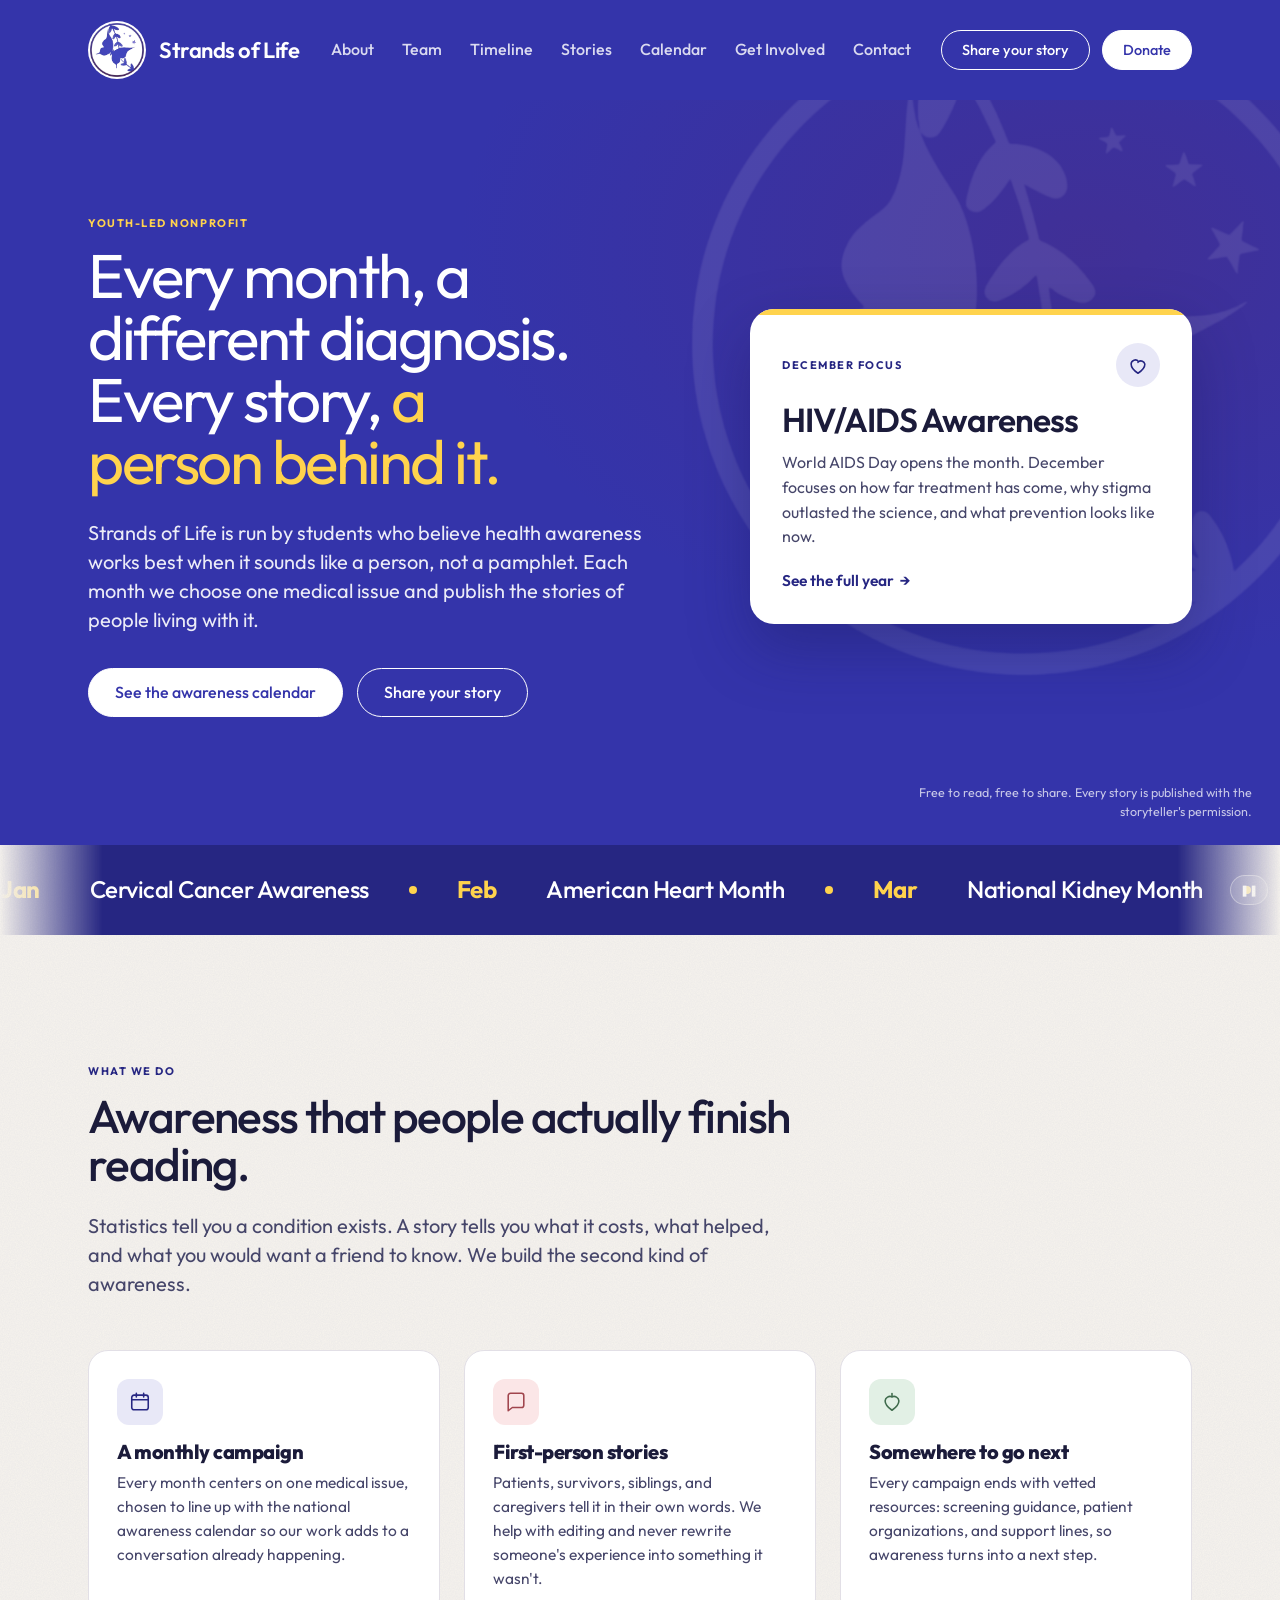
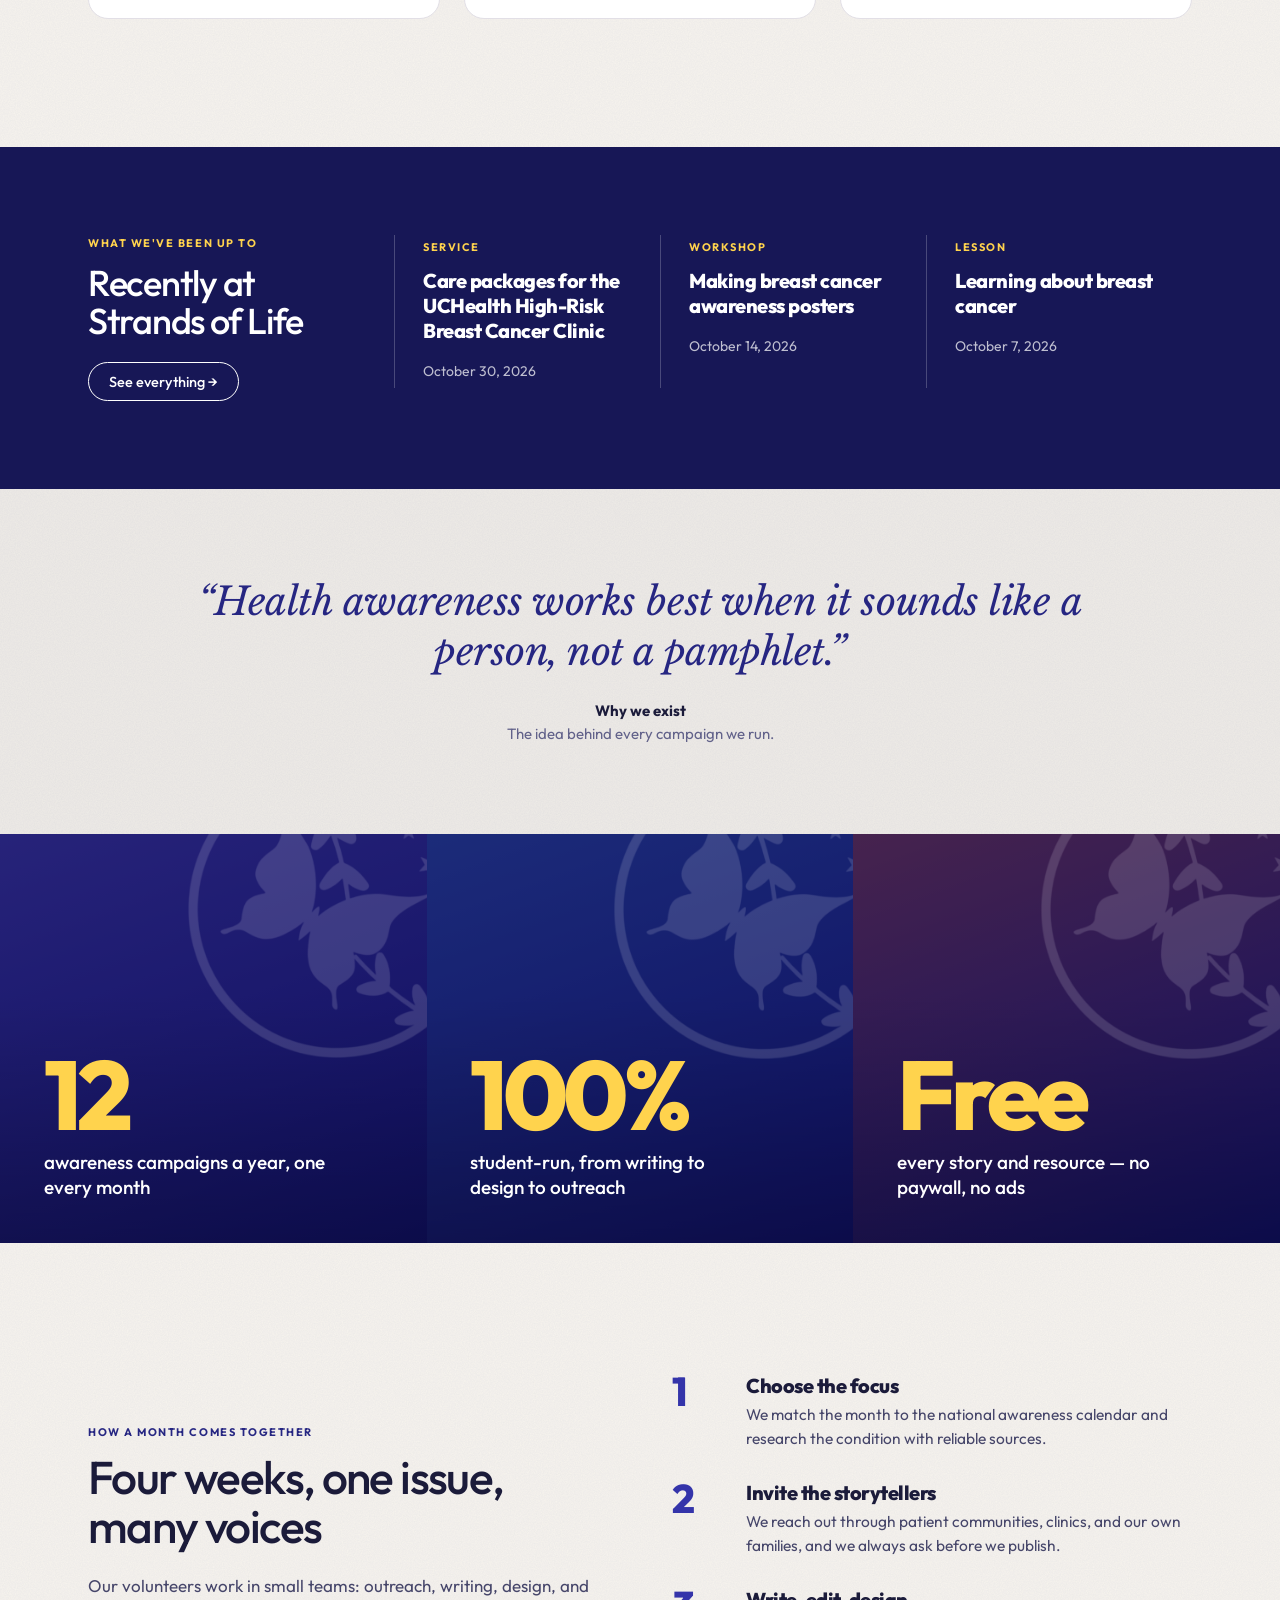
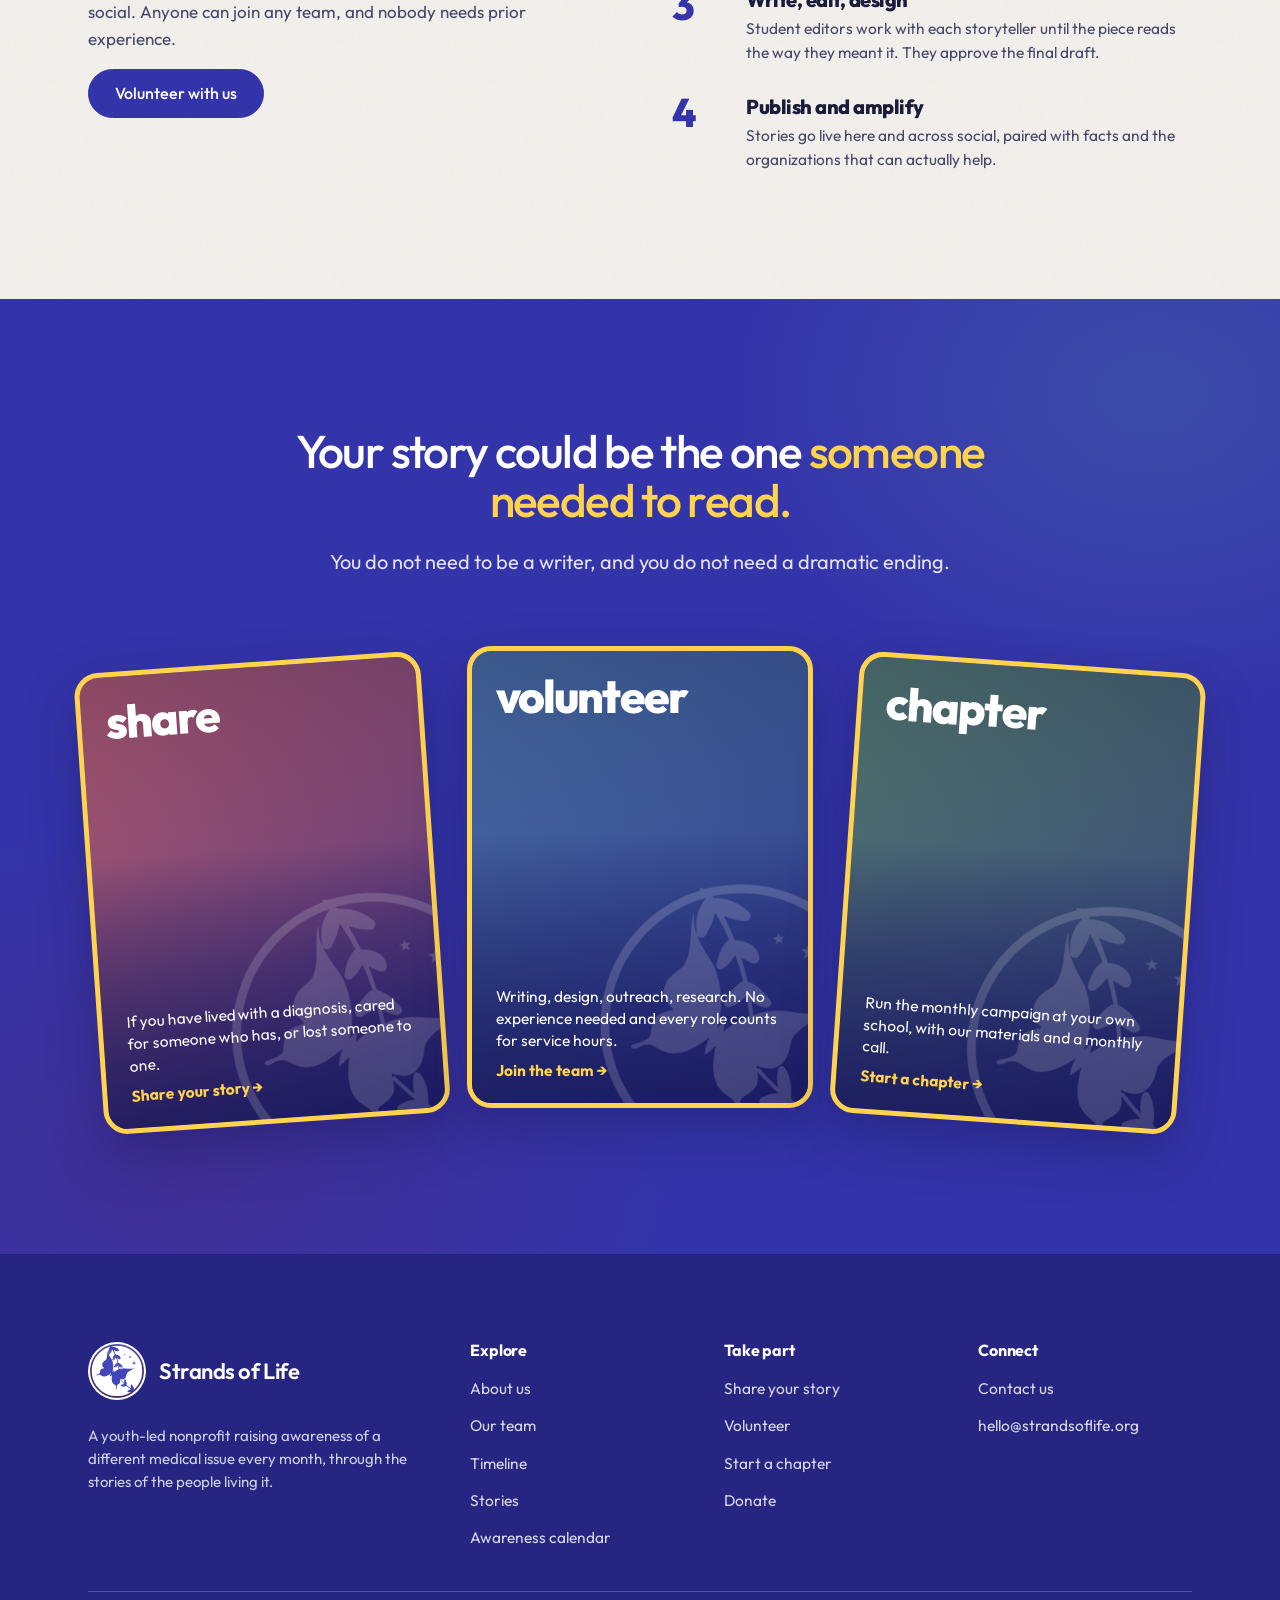
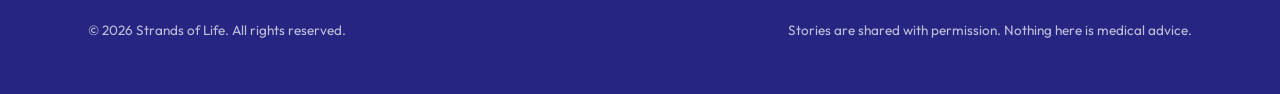
==== index.html @ f88068ee "Add the poster photos to the October 14 timeline entry The group photo with every poster leads the c" ====
<!DOCTYPE html>
<html lang="en">
<head>
<meta charset="UTF-8">
<meta name="viewport" content="width=device-width, initial-scale=1.0">
<title>Strands of Life · Health awareness through storytelling</title>
<meta name="description" content="Strands of Life is a youth-led nonprofit that raises awareness of a different medical issue every month through the stories of the people living it.">
<link rel="icon" type="image/png" href="assets/images/logo.png">
<link rel="apple-touch-icon" href="assets/images/logo.png">
<link rel="preconnect" href="https://fonts.googleapis.com">
<link rel="preconnect" href="https://fonts.gstatic.com" crossorigin>
<link href="https://fonts.googleapis.com/css2?family=Outfit:wght@400;500;600;700;800&family=Libre+Baskerville:ital@1&display=swap" rel="stylesheet">
<meta name="theme-color" content="#3434AA">
<link rel="stylesheet" href="assets/css/style.css?v=9">
</head>
<body>

<a class="skip-link" href="#main-content">Skip to main content</a>

<header class="site-header">
  <nav class="nav">
    <a href="index.html" class="brand">
      <span class="brand-mark" aria-hidden="true"><img src="assets/images/logo.png" alt=""></span>
      Strands of Life
    </a>
    <ul class="nav-links">
      <li><a href="about.html">About</a></li>
      <li><a href="team.html">Team</a></li>
      <li><a href="timeline.html">Timeline</a></li>
      <li><a href="stories.html">Stories</a></li>
      <li><a href="calendar.html">Calendar</a></li>
      <li><a href="get-involved.html">Get Involved</a></li>
      <li><a href="contact.html">Contact</a></li>
      <li class="nav-only-mobile"><a href="share-your-story.html">Share your story</a></li>
      <li class="nav-only-mobile"><a href="get-involved.html">Join us</a></li>
      <li class="nav-only-mobile"><a href="https://hcb.hackclub.com/donations/start/strands-of-life" target="_blank" rel="noopener">Donate</a></li>
    </ul>
    <div class="nav-actions">
      <a href="share-your-story.html" class="btn btn-sm">Share your story</a>
      <a href="https://hcb.hackclub.com/donations/start/strands-of-life" class="btn btn-sm btn-donate" target="_blank" rel="noopener">Donate</a>
      <button class="nav-toggle" aria-label="Toggle menu" aria-expanded="false"><span></span></button>
    </div>
  </nav>
</header>

<main id="main-content">

  <!-- HERO: an indigo band. There is no photography yet, so the mark itself,
       huge and faint, is the picture. -->
  <section class="hero-banner">
    <div class="hero-mark" aria-hidden="true"><img src="assets/images/logo.png" width="701" height="700" alt=""></div>
    <div class="container hero-grid">
      <div>
        <p class="eyebrow">Youth-led nonprofit</p>
        <h1>Every month, a different diagnosis. Every story, <em>a person behind it.</em></h1>
        <p class="lede">Strands of Life is run by students who believe health awareness works best when it sounds like a person, not a pamphlet. Each month we choose one medical issue and publish the stories of people living with it.</p>
        <div class="hero-actions">
          <a href="calendar.html" class="btn btn-on-image">See the awareness calendar</a>
          <a href="share-your-story.html" class="btn btn-outline">Share your story</a>
        </div>
      </div>

      <aside class="spotlight reveal" data-spotlight>
        <div class="spotlight-top">
          <span class="spotlight-month" data-spotlight-month>This month's focus</span>
          <span class="spotlight-ribbon" aria-hidden="true">
            <svg width="22" height="22" viewBox="0 0 24 24" fill="none" xmlns="http://www.w3.org/2000/svg">
              <path d="M12 21s-7.5-4.6-7.5-10a4.5 4.5 0 0 1 8.1-2.7l-.6.8.6-.8A4.5 4.5 0 0 1 19.5 11c0 5.4-7.5 10-7.5 10Z" stroke="currentColor" stroke-width="1.7" stroke-linejoin="round"/>
            </svg>
          </span>
        </div>
        <h2 data-spotlight-focus>This month in awareness</h2>
        <p data-spotlight-blurb>We spotlight one medical issue every month and build the month's stories, facts, and resources around it.</p>
        <a href="calendar.html" class="link-arrow">See the full year</a>
      </aside>
    </div>
    <p class="hero-fineprint">Free to read, free to share. Every story is published with the storyteller's permission.</p>
  </section>

  <!-- THE YEAR: one scrolling row of the twelve focuses, from AWARENESS_MONTHS -->
  <div class="month-marquee" data-month-marquee aria-label="The twelve awareness months">
    <ul class="marquee-track" data-marquee-track></ul>
  </div>

  <!-- WHAT WE DO -->
  <section class="section">
    <div class="container">
      <div class="section-head reveal">
        <span class="eyebrow">What we do</span>
        <h2>Awareness that people actually finish reading.</h2>
        <p class="lede">Statistics tell you a condition exists. A story tells you what it costs, what helped, and what you would want a friend to know. We build the second kind of awareness.</p>
      </div>
      <div class="grid cols-3">
        <article class="card card-hover reveal">
          <div class="card-icon" aria-hidden="true">
            <svg width="22" height="22" viewBox="0 0 24 24" fill="none" xmlns="http://www.w3.org/2000/svg">
              <rect x="3" y="4.5" width="18" height="16" rx="2.5" stroke="currentColor" stroke-width="1.7"/>
              <path d="M3 9.5h18M8 2.5v4M16 2.5v4" stroke="currentColor" stroke-width="1.7" stroke-linecap="round"/>
            </svg>
          </div>
          <h3>A monthly campaign</h3>
          <p>Every month centers on one medical issue, chosen to line up with the national awareness calendar so our work adds to a conversation already happening.</p>
        </article>

        <article class="card card-hover reveal">
          <div class="card-icon rose" aria-hidden="true">
            <svg width="22" height="22" viewBox="0 0 24 24" fill="none" xmlns="http://www.w3.org/2000/svg">
              <path d="M20.5 15.5a2.5 2.5 0 0 1-2.5 2.5H8l-4.5 3.5V5A2.5 2.5 0 0 1 6 2.5h12a2.5 2.5 0 0 1 2.5 2.5v10.5Z" stroke="currentColor" stroke-width="1.7" stroke-linejoin="round"/>
            </svg>
          </div>
          <h3>First-person stories</h3>
          <p>Patients, survivors, siblings, and caregivers tell it in their own words. We help with editing and never rewrite someone's experience into something it wasn't.</p>
        </article>

        <article class="card card-hover reveal">
          <div class="card-icon sage" aria-hidden="true">
            <svg width="22" height="22" viewBox="0 0 24 24" fill="none" xmlns="http://www.w3.org/2000/svg">
              <path d="M12 21c4.5-3.2 7.5-6.4 7.5-10.2A5.3 5.3 0 0 0 12 6.4a5.3 5.3 0 0 0-7.5 4.4C4.5 14.6 7.5 17.8 12 21Z" stroke="currentColor" stroke-width="1.7" stroke-linejoin="round"/>
              <path d="M12 6.4V2.8" stroke="currentColor" stroke-width="1.7" stroke-linecap="round"/>
            </svg>
          </div>
          <h3>Somewhere to go next</h3>
          <p>Every campaign ends with vetted resources: screening guidance, patient organizations, and support lines, so awareness turns into a next step.</p>
        </article>
      </div>
    </div>
  </section>

  <!-- RECENTLY: the latest three timeline entries, newest first. When a new
       entry goes on timeline.html, add it here and drop the oldest card. -->
  <section class="latest-band">
    <div class="container latest">
      <div class="latest-head">
        <span class="eyebrow">What we've been up to</span>
        <h2>Recently at Strands of Life</h2>
        <a href="timeline.html" class="btn btn-light btn-sm">See everything →</a>
      </div>
      <div class="latest-strip">
        <a class="latest-card" href="timeline.html#care-packages">
          <span class="eyebrow">Service</span>
          <h3>Care packages for the UCHealth High-Risk Breast Cancer Clinic</h3>
          <time datetime="2026-10-30">October 30, 2026</time>
        </a>
        <a class="latest-card" href="timeline.html#awareness-posters">
          <span class="eyebrow">Workshop</span>
          <h3>Making breast cancer awareness posters</h3>
          <time datetime="2026-10-14">October 14, 2026</time>
        </a>
        <a class="latest-card" href="timeline.html#breast-cancer-lesson">
          <span class="eyebrow">Lesson</span>
          <h3>Learning about breast cancer</h3>
          <time datetime="2026-10-07">October 7, 2026</time>
        </a>
      </div>
    </div>
  </section>

  <!-- WHY: the one line the whole organisation rests on, in the serif -->
  <section class="section-tight section-alt">
    <div class="container">
      <figure class="pullquote reveal">
        <blockquote>
          <p>“Health awareness works best when it sounds like a person, not a pamphlet.”</p>
        </blockquote>
        <figcaption><strong>Why we exist</strong>The idea behind every campaign we run.</figcaption>
      </figure>
    </div>
  </section>

  <!-- NUMBERS: three indigo tiles, gold figures. Add an <img> as the first
       child of a tile to put a photograph under it. -->
  <section class="stat-mosaic" aria-label="Strands of Life in numbers">
    <div class="stat-tile plum">
      <span class="tile-mark" aria-hidden="true"></span>
      <div class="stat-num">12</div>
      <p class="stat-label">awareness campaigns a year, one every month</p>
    </div>
    <div class="stat-tile sky">
      <span class="tile-mark" aria-hidden="true"></span>
      <div class="stat-num">100%</div>
      <p class="stat-label">student-run, from writing to design to outreach</p>
    </div>
    <div class="stat-tile rose">
      <span class="tile-mark" aria-hidden="true"></span>
      <div class="stat-num">Free</div>
      <p class="stat-label">every story and resource — no paywall, no ads</p>
    </div>
  </section>

  <!-- HOW A MONTH COMES TOGETHER -->
  <section class="section">
    <div class="container split">
      <div>
        <p class="eyebrow">How a month comes together</p>
        <h2>Four weeks, one issue, many voices</h2>
        <p>Our volunteers work in small teams: outreach, writing, design, and social. Anyone can join any team, and nobody needs prior experience.</p>
        <a href="get-involved.html" class="btn btn-primary">Volunteer with us</a>
      </div>

      <div class="steps reveal">
        <div class="step">
          <div class="step-num" aria-hidden="true"></div>
          <div>
            <h3>Choose the focus</h3>
            <p>We match the month to the national awareness calendar and research the condition with reliable sources.</p>
          </div>
        </div>
        <div class="step">
          <div class="step-num" aria-hidden="true"></div>
          <div>
            <h3>Invite the storytellers</h3>
            <p>We reach out through patient communities, clinics, and our own families, and we always ask before we publish.</p>
          </div>
        </div>
        <div class="step">
          <div class="step-num" aria-hidden="true"></div>
          <div>
            <h3>Write, edit, design</h3>
            <p>Student editors work with each storyteller until the piece reads the way they meant it. They approve the final draft.</p>
          </div>
        </div>
        <div class="step">
          <div class="step-num" aria-hidden="true"></div>
          <div>
            <h3>Publish and amplify</h3>
            <p>Stories go live here and across social, paired with facts and the organizations that can actually help.</p>
          </div>
        </div>
      </div>
    </div>
  </section>

  <!-- ACT: three ways in, laid out like a hand of cards -->
  <section class="section action-section">
    <div class="container">
      <div class="section-head center reveal">
        <h2>Your story could be the one <em>someone needed to read.</em></h2>
        <p class="lede">You do not need to be a writer, and you do not need a dramatic ending.</p>
      </div>
      <div class="action-cards reveal">
        <a class="action-card rose" href="share-your-story.html">
          <span class="tile-mark" aria-hidden="true"></span>
          <span class="action-card-word">share</span>
          <span class="action-card-text">If you have lived with a diagnosis, cared for someone who has, or lost someone to one.<span>Share your story →</span></span>
        </a>
        <a class="action-card sky" href="get-involved.html">
          <span class="tile-mark" aria-hidden="true"></span>
          <span class="action-card-word">volunteer</span>
          <span class="action-card-text">Writing, design, outreach, research. No experience needed and every role counts for service hours.<span>Join the team →</span></span>
        </a>
        <a class="action-card sage" href="get-involved.html#chapters">
          <span class="tile-mark" aria-hidden="true"></span>
          <span class="action-card-word">chapter</span>
          <span class="action-card-text">Run the monthly campaign at your own school, with our materials and a monthly call.<span>Start a chapter →</span></span>
        </a>
      </div>
    </div>
  </section>

</main>

<footer class="site-footer">
  <div class="container">
    <div class="footer-grid">
      <div>
        <a href="index.html" class="brand">
          <span class="brand-mark" aria-hidden="true"><img src="assets/images/logo.png" alt=""></span>
          Strands of Life
        </a>
        <p class="footer-blurb">A youth-led nonprofit raising awareness of a different medical issue every month, through the stories of the people living it.</p>
      </div>
      <div class="footer-col">
        <h4>Explore</h4>
        <ul>
          <li><a href="about.html">About us</a></li>
          <li><a href="team.html">Our team</a></li>
          <li><a href="timeline.html">Timeline</a></li>
          <li><a href="stories.html">Stories</a></li>
          <li><a href="calendar.html">Awareness calendar</a></li>
        </ul>
      </div>
      <div class="footer-col">
        <h4>Take part</h4>
        <ul>
          <li><a href="share-your-story.html">Share your story</a></li>
          <li><a href="get-involved.html">Volunteer</a></li>
          <li><a href="get-involved.html#chapters">Start a chapter</a></li>
          <li><a href="https://hcb.hackclub.com/donations/start/strands-of-life" target="_blank" rel="noopener">Donate</a></li>
        </ul>
      </div>
      <div class="footer-col">
        <h4>Connect</h4>
        <ul>
          <li><a href="contact.html">Contact us</a></li>
          <li><a href="mailto:hello@strandsoflife.org">hello@strandsoflife.org</a></li>
        </ul>
      </div>
    </div>
    <div class="footer-bottom">
      <p>&copy; <span data-year>2026</span> Strands of Life. All rights reserved.</p>
      <p>Stories are shared with permission. Nothing here is medical advice.</p>
    </div>
  </div>
</footer>

<script src="assets/js/main.js?v=3" defer></script>
<script src="assets/js/analytics.js?v=2" defer></script>
</body>
</html>
---- assets/css/style.css ----
/* ==========================================================================
   Strands of Life — stylesheet

   One geometric sans (Outfit) from the 62px hero down to 11px labels, a serif
   italic (Libre Baskerville) for pull quotes and nothing else, pill buttons,
   and a page built as a sequence of full-bleed colour bands: indigo, paper,
   indigo, paper. The indigo is the logo's own — sampled from the butterfly —
   and the gold is the one loud accent, spent on big numbers, one word in a
   heading and the outline of the action cards.

   Everything colour lives in :root; retoning the site is an edit to the three
   --brand lines. The month tones (rose / sage / sky / plum) are deliberately
   outside the brand palette: a story tag and a calendar card need to be
   tellable apart at a glance.
   ========================================================================== */

:root {
  /* ---------- palette ---------- */
  /* Sampled from the mark: the butterfly is #3030A8, the ring runs to violet. */
  --brand: #3434AA;
  --brand-deep: #262682;
  --brand-darkest: #171756;
  /* The ring's violet, for the deeper sweep behind the action cards. */
  --violet: #4A2C86;
  /* Gold: numbers, the highlighted word in a heading, the card outlines. Rare
     on purpose — it stops working the moment it is a texture. */
  --gold: #FFD34D;
  --gold-deep: #E6B33F;

  /* Warm paper with a faint grain, so the light sections read as paper next
     to the indigo rather than as a blank screen. */
  --bg: #F7F4EE;
  --bg-alt: #EFEBE2;
  --paper: #FFFFFF;
  --ink: #1B1B3A;
  --ink-soft: #46466A;
  /* 5.2:1 on --bg: dates, captions, hints. */
  --muted: #62628A;
  --line: #E2DFE6;
  --line-strong: #CBC8D4;

  --accent: var(--brand);
  --accent-dark: var(--brand-deep);
  --accent-tint: #E8E8F7;

  /* Amber is kept for notices only — placeholder warnings and the crisis
     line — so a warning never reads as brand decoration. Distinct from the
     gold: darker, oranger, and always behind an icon in a bordered box. */
  --warn: #D99423;
  --warn-tint: #FBEDD3;
  --warn-line: #E6CFA3;
  --warn-ink: #6E4E12;

  /* Month tones. Each -ink clears 4.5:1 on its tint. */
  --rose: #C9636B;  --rose-tint: #FBE6E7;  --rose-ink: #A0454D;
  --sage: #5C8A6A;  --sage-tint: #E2F0E5;  --sage-ink: #3F6B4C;
  --sky: #4E7BA8;   --sky-tint: #E3EDF6;   --sky-ink: #3A5F85;
  --plum: #6E63A8;  --plum-tint: #E9E6F5;  --plum-ink: #5E4877;

  /* Rounder than before, and one big radius for anything photographic. */
  --radius-sm: 8px;
  --radius-md: 14px;
  --radius-lg: 20px;
  --radius-photo: 24px;
  --radius-pill: 30px;

  --shadow-sm: 0 1px 2px rgba(27, 27, 58, 0.04), 0 2px 8px rgba(27, 27, 58, 0.05);
  --shadow-md: 0 2px 6px rgba(27, 27, 58, 0.05), 0 12px 30px rgba(27, 27, 58, 0.08);
  --shadow-lg: 0 4px 10px rgba(27, 27, 58, 0.06), 0 24px 56px rgba(27, 27, 58, 0.12);

  --container: 1160px;

  --font-display: "Outfit", -apple-system, BlinkMacSystemFont, "Segoe UI", sans-serif;
  --font-body: "Outfit", -apple-system, BlinkMacSystemFont, "Segoe UI", sans-serif;
  /* The counterpoint. Italic, and only ever on a pull quote. */
  --font-serif: "Libre Baskerville", Georgia, "Times New Roman", serif;
}

* { box-sizing: border-box; }
html { scroll-behavior: smooth; }

/* ---------- accessibility ---------- */
:focus-visible { outline: 3px solid var(--gold); outline-offset: 3px; border-radius: 4px; }
.skip-link {
  position: absolute; left: 12px; top: -100px; z-index: 200;
  background: var(--brand-deep); color: #fff; padding: 12px 20px;
  border-radius: var(--radius-sm); font-size: 14.5px; font-weight: 600; transition: top 0.15s ease;
}
.skip-link:focus { top: 12px; }

@media (prefers-reduced-motion: reduce) {
  html { scroll-behavior: auto; }
  *, *::before, *::after {
    animation-duration: 0.01ms !important; animation-iteration-count: 1 !important;
    transition-duration: 0.01ms !important; scroll-behavior: auto !important;
  }
  .reveal { opacity: 1; transform: none; }
}

body {
  margin: 0;
  background-color: var(--bg);
  /* The grain: tiled fractal noise at ~7% over the paper. Only ever visible
     on the light sections; the indigo bands paint over it. */
  background-image: url("data:image/svg+xml,%3Csvg xmlns='http://www.w3.org/2000/svg' width='220' height='220'%3E%3Cfilter id='n'%3E%3CfeTurbulence type='fractalNoise' baseFrequency='0.85' numOctaves='2' stitchTiles='stitch'/%3E%3CfeColorMatrix values='0 0 0 0 0.1 0 0 0 0 0.1 0 0 0 0 0.25 0 0 0 0.07 0'/%3E%3C/filter%3E%3Crect width='100%25' height='100%25' filter='url(%23n)'/%3E%3C/svg%3E");
  color: var(--ink-soft);
  font-family: var(--font-body);
  font-size: 17px;
  line-height: 1.55;
  -webkit-font-smoothing: antialiased;
}
img { max-width: 100%; display: block; }

/* Big headings are light, not heavy: at 40–60px a regular weight with tight
   tracking reads as big and airy. Weight comes back as size drops, so card
   titles at 18–21px are extrabold. */
h1, h2, h3, h4 { font-family: var(--font-display); color: var(--ink); line-height: 1.05; margin: 0 0 0.5em; letter-spacing: -0.03em; }
h1 { font-size: clamp(38px, 5.2vw, 60px); font-weight: 400; letter-spacing: -0.04em; line-height: 1.0; }
h2 { font-size: clamp(30px, 4vw, 46px); font-weight: 500; letter-spacing: -0.035em; }
h3 { font-size: 20px; font-weight: 800; letter-spacing: -0.025em; }
h4 { font-weight: 700; letter-spacing: -0.02em; }
p { margin: 0 0 1em; }
a { color: inherit; text-decoration: none; }

.container { max-width: var(--container); margin: 0 auto; padding: 0 28px; }
.container-narrow { max-width: 800px; }

/* ---------- utility ---------- */
/* A small caps label above a card title or block: "OUR MISSION", "CHAPTERS". */
.eyebrow {
  display: block; font-family: var(--font-display); font-size: 11px; font-weight: 700;
  letter-spacing: 0.14em; text-transform: uppercase; color: var(--accent-dark); margin: 0 0 12px;
}
.lede { font-size: 20px; line-height: 1.45; color: var(--ink-soft); max-width: 62ch; }

/* Sections are tall. The alternation of indigo / paper does the separating,
   so there are no rules between them. */
.section { padding: clamp(80px, 10vw, 140px) 0; }
.section-tight { padding: clamp(56px, 7vw, 88px) 0; }
.section-alt { background: rgba(27, 27, 58, 0.04); }
.section-paper { background: var(--paper); }
/* Indigo band: everything on it is white. */
.section-brand { background: var(--brand); color: #fff; }
.section-brand h1, .section-brand h2, .section-brand h3, .section-brand h4 { color: #fff; }
.section-brand p, .section-brand .lede { color: rgba(255, 255, 255, 0.88); }
.section-brand .eyebrow { color: var(--gold); }
/* One word in gold, per heading, on dark grounds only. Plain <em>. */
.hero-banner h1 em, .section-brand h2 em, .page-hero h1 em, .cta-band h2 em, .action-section h2 em { font-style: normal; color: var(--gold); }

.section-head { max-width: 720px; margin-bottom: 52px; }
.section-head.center { margin-left: auto; margin-right: auto; text-align: center; }
.section-head p:last-child { margin-bottom: 0; }
.text-center { text-align: center; }

/* ---------- buttons ---------- */
/* Pills, all of them. 1px border on every variant so filled and outlined sit
   at the same height; no shadow, no hover lift. */
.btn {
  display: inline-flex; align-items: center; justify-content: center; gap: 8px;
  padding: 14px 26px; border-radius: var(--radius-pill);
  font-family: var(--font-display); font-weight: 500; font-size: 16px; line-height: 1.2;
  border: 1px solid transparent; cursor: pointer; white-space: nowrap;
  transition: background 0.15s ease, border-color 0.15s ease, color 0.15s ease;
}
.btn-primary, .btn-accent { background: var(--accent); color: #fff; border-color: var(--accent); }
.btn-primary:hover, .btn-accent:hover { background: var(--accent-dark); border-color: var(--accent-dark); }
.btn-outline { background: transparent; color: var(--ink); border-color: var(--ink); }
.btn-outline:hover { background: var(--ink); color: #fff; }
/* On a dark ground: outlined white, and solid white with indigo text. */
.btn-light, .btn-on-dark { background: transparent; color: #fff; border-color: #fff; }
.btn-light:hover, .btn-on-dark:hover { background: #fff; color: var(--brand); }
.btn-on-image { background: #fff; color: var(--brand); border-color: #fff; }
.btn-on-image:hover { background: var(--gold); border-color: var(--gold); color: var(--brand-darkest); }
.section-brand .btn-outline { color: #fff; border-color: #fff; }
.section-brand .btn-outline:hover { background: #fff; color: var(--brand); }
.section-brand .btn-primary, .section-brand .btn-accent { background: #fff; color: var(--brand); border-color: #fff; }
.section-brand .btn-primary:hover, .section-brand .btn-accent:hover { background: var(--gold); border-color: var(--gold); color: var(--brand-darkest); }
.btn-sm { padding: 10px 20px; font-size: 14.5px; }
.btn-block { width: 100%; white-space: normal; text-align: center; }

.link-arrow { display: inline-flex; align-items: center; gap: 6px; font-weight: 600; font-size: 15.5px; color: var(--accent-dark); }
.link-arrow::after { content: "\2192"; transition: transform 0.16s ease; }
.link-arrow:hover::after { transform: translateX(3px); }

/* ---------- header / nav ---------- */
/* Solid indigo bar, 100px, white throughout. */
.site-header { position: sticky; top: 0; z-index: 100; background: var(--brand); }
.nav { max-width: var(--container); margin: 0 auto; padding: 21px 28px; display: flex; align-items: center; gap: 24px; }
.brand { display: inline-flex; align-items: center; gap: 13px; font-family: var(--font-display); font-weight: 600; font-size: 22px; letter-spacing: -0.02em; color: #fff; white-space: nowrap; }
/* The mark's outer edge is its violet ring, so the cropped PNG is itself the
   disc: it fills the box with a 2px inset that keeps antialiasing off the
   edge, and the white behind it fills the ring's interior. Never recolour it. */
.brand-mark { width: 58px; height: 58px; border-radius: 50%; background: #fff; display: grid; place-items: center; flex: none; overflow: hidden; position: relative; }
.brand-mark img { position: absolute; inset: 0; width: 100%; height: 100%; object-fit: contain; padding: 2px; max-width: none; }
.nav-links { list-style: none; display: flex; gap: 28px; margin: 0 auto 0 8px; padding: 0; }
.nav-links a { display: inline-flex; align-items: center; padding: 8px 0; border-bottom: 2px solid transparent; font-size: 16px; font-weight: 500; color: rgba(255, 255, 255, 0.82); transition: color 0.15s ease, border-color 0.15s ease; }
.nav-links a:hover, .nav-links a.is-active { color: #fff; border-color: var(--gold); }
.nav-actions { display: flex; align-items: center; gap: 12px; }
.nav-actions .btn { color: #fff; border-color: #fff; background: transparent; }
.nav-actions .btn:hover { background: #fff; color: var(--brand); }
.nav-toggle { display: none; width: 42px; height: 42px; border: 1px solid rgba(255, 255, 255, 0.5); border-radius: var(--radius-sm); background: transparent; cursor: pointer; position: relative; }
.nav-toggle span, .nav-toggle span::before, .nav-toggle span::after {
  position: absolute; left: 50%; width: 18px; height: 2px; background: #fff; border-radius: 2px;
  transform: translateX(-50%); transition: transform 0.18s ease, opacity 0.18s ease;
}
.nav-toggle span { top: 50%; margin-top: -1px; }
.nav-toggle span::before { content: ""; top: -6px; left: 0; transform: none; }
.nav-toggle span::after { content: ""; top: 6px; left: 0; transform: none; }
.nav-open .nav-toggle span { background: transparent; }
.nav-open .nav-toggle span::before { transform: translateY(6px) rotate(45deg); }
.nav-open .nav-toggle span::after { transform: translateY(-6px) rotate(-45deg); }
.nav-only-mobile { display: none; }

/* ---------- the mark as a watermark ---------- */
/* The one image the site has, used faint and white behind the dark bands.
   A background rather than an <img>, so it never collides with the tile
   rules that position a real photograph. */
.tile-mark {
  position: absolute; z-index: -1; pointer-events: none; user-select: none;
  background: url("../images/logo.png") center / contain no-repeat;
  filter: brightness(0) invert(1);
}

/* ---------- homepage hero (indigo band, no photograph) ---------- */
.hero-banner {
  position: relative; isolation: isolate; overflow: hidden;
  background: var(--brand); color: #fff;
  padding: clamp(72px, 9vw, 120px) 0 clamp(88px, 10vw, 128px);
}
.hero-mark {
  position: absolute; z-index: -1; right: -6%; top: -12%;
  width: clamp(420px, 52vw, 760px); aspect-ratio: 1; opacity: 0.09;
  filter: brightness(0) invert(1); pointer-events: none; user-select: none;
}
.hero-mark img { width: 100%; height: 100%; object-fit: contain; }
.hero-banner::after {
  content: ""; position: absolute; inset: 0; z-index: -2; pointer-events: none;
  background: radial-gradient(900px 600px at 85% 20%, rgba(74, 44, 134, 0.55), transparent 70%);
}
.hero-grid { position: relative; display: grid; grid-template-columns: 1.15fr 0.85fr; gap: clamp(36px, 5vw, 72px); align-items: center; }
.hero-banner h1 { color: #fff; font-size: clamp(40px, 5.4vw, 62px); margin-bottom: 26px; text-wrap: balance; }
.hero-banner .eyebrow { color: var(--gold); }
.hero-banner .lede { color: rgba(255, 255, 255, 0.9); margin-bottom: 34px; }
.hero-actions { display: flex; flex-wrap: wrap; gap: 14px; }
.hero-banner .btn-outline { color: #fff; border-color: #fff; }
.hero-banner .btn-outline:hover { background: #fff; color: var(--brand); }
.hero-fineprint { position: absolute; right: 28px; bottom: 24px; margin: 0; font-size: 12.5px; color: rgba(255, 255, 255, 0.72); max-width: 340px; text-align: right; }
@media (max-width: 900px) {
  .hero-banner { display: flex; flex-wrap: wrap; }
  .hero-banner > .container { flex-basis: 100%; }
  .hero-fineprint { position: static; flex-basis: 100%; text-align: left; max-width: none; margin: 28px 0 0; padding: 0 28px; }
}

/* ---------- spotlight (this month's focus) ---------- */
/* Sits in the hero, on white, with the gold rule along its top edge. */
.spotlight { position: relative; background: var(--paper); color: var(--ink-soft); border-radius: var(--radius-photo); padding: 34px 32px 30px; box-shadow: 0 24px 60px rgba(23, 23, 86, 0.35); overflow: hidden; }
.spotlight::before { content: ""; position: absolute; left: 0; right: 0; top: 0; height: 6px; background: var(--gold); }
.spotlight-top { display: flex; align-items: center; justify-content: space-between; gap: 14px; margin-bottom: 16px; }
.spotlight-month { font-family: var(--font-display); font-size: 11px; font-weight: 700; letter-spacing: 0.14em; text-transform: uppercase; color: var(--accent-dark); }
.spotlight h2 { font-size: clamp(26px, 2.6vw, 34px); font-weight: 600; letter-spacing: -0.03em; margin-bottom: 12px; color: var(--ink); }
.spotlight p { font-size: 16px; margin-bottom: 18px; }
.spotlight-ribbon { width: 44px; height: 44px; border-radius: 50%; display: grid; place-items: center; background: var(--accent-tint); color: var(--accent-dark); flex: none; }

/* ---------- inner page header ---------- */
/* Every inner page opens on an indigo band, so the nav runs straight into it. */
.page-hero { background: var(--brand); color: #fff; padding: clamp(72px, 9vw, 120px) 0 clamp(64px, 8vw, 96px); }
.page-hero h1 { color: #fff; margin-bottom: 16px; max-width: 20ch; text-wrap: balance; }
.page-hero .lede { color: rgba(255, 255, 255, 0.88); }
.page-hero .eyebrow { color: var(--gold); }

/* ---------- badges & pills ---------- */
.pill { display: inline-flex; align-items: center; gap: 6px; padding: 5px 12px; border-radius: var(--radius-pill); font-family: var(--font-display); font-size: 11.5px; font-weight: 700; letter-spacing: 0.06em; text-transform: uppercase; background: var(--accent-tint); color: var(--accent-dark); }
.pill-rose { background: var(--rose-tint); color: var(--rose-ink); }
.pill-sage { background: var(--sage-tint); color: var(--sage-ink); }
.pill-sky { background: var(--sky-tint); color: var(--sky-ink); }
.pill-plum { background: var(--plum-tint); color: var(--plum-ink); }
.pill-quiet { background: var(--bg-alt); color: var(--ink-soft); }

/* ---------- grids & cards ---------- */
.grid { display: grid; gap: 24px; }
.cols-2 { grid-template-columns: repeat(2, 1fr); }
.cols-3 { grid-template-columns: repeat(3, 1fr); }
.cols-4 { grid-template-columns: repeat(4, 1fr); }
.card { background: var(--paper); border: 1px solid var(--line); border-radius: var(--radius-lg); padding: 28px; transition: transform 0.2s ease, box-shadow 0.2s ease, border-color 0.2s ease; }
.card h3 { margin-bottom: 8px; }
.card p { font-size: 15.5px; }
.card p:last-child { margin-bottom: 0; }
.card-hover:hover { transform: translateY(-3px); box-shadow: var(--shadow-md); border-color: var(--line-strong); }
.card-icon { width: 46px; height: 46px; border-radius: 12px; display: grid; place-items: center; background: var(--accent-tint); color: var(--accent-dark); margin-bottom: 16px; }
.card-icon.rose { background: var(--rose-tint); color: var(--rose-ink); }
.card-icon.sage { background: var(--sage-tint); color: var(--sage-ink); }
.card-icon.sky { background: var(--sky-tint); color: var(--sky-ink); }
.card-icon.plum { background: var(--plum-tint); color: var(--plum-ink); }

/* ---------- pull quote (serif italic; the one place the second face appears) ---------- */
.pullquote { max-width: 900px; margin: 0 auto; text-align: center; }
.pullquote blockquote { margin: 0 0 22px; }
.pullquote blockquote p { font-family: var(--font-serif); font-style: italic; font-size: clamp(24px, 3vw, 40px); line-height: 1.3; letter-spacing: -0.012em; color: var(--brand-deep); margin: 0; text-wrap: pretty; }
.pullquote figcaption { font-size: 15px; color: var(--muted); }
.pullquote figcaption strong { display: block; color: var(--ink); font-weight: 700; }
.quote-card { background: var(--paper); border: 1px solid var(--line); border-radius: var(--radius-photo); padding: 36px 40px; }
.quote-card blockquote { margin: 0 0 14px; font-family: var(--font-serif); font-style: italic; font-size: clamp(20px, 2.2vw, 26px); line-height: 1.4; color: var(--brand-deep); }
.quote-card cite { font-style: normal; font-size: 14px; color: var(--muted); }

/* ---------- stat mosaic (indigo tiles, huge gold numbers) ---------- */
/* Edge to edge, no gaps. There is no photography yet, so each tile carries a
   month tone under the indigo and the mark as a watermark. To put a
   photograph under a tile, add an <img> as its first child; the overlay is
   the same either way. */
.stat-mosaic { display: grid; grid-template-columns: repeat(3, 1fr); background: var(--brand-deep); }
.stat-tile { position: relative; isolation: isolate; min-height: clamp(280px, 32vw, 420px); display: flex; flex-direction: column; justify-content: flex-end; padding: clamp(28px, 3.4vw, 48px); color: #fff; overflow: hidden; }
.stat-tile > img { position: absolute; inset: 0; width: 100%; height: 100%; object-fit: cover; z-index: -3; }
.stat-tile::before { content: ""; position: absolute; inset: 0; z-index: -4; background: linear-gradient(160deg, var(--tone, var(--violet)), var(--brand-deep)); }
.stat-tile::after { content: ""; position: absolute; inset: 0; z-index: -2; background: linear-gradient(to top, rgba(23, 23, 86, 0.6), rgba(23, 23, 86, 0) 60%), var(--brand); mix-blend-mode: multiply; opacity: 0.82; }
.stat-tile.rose { --tone: var(--rose); } .stat-tile.sage { --tone: var(--sage); } .stat-tile.sky { --tone: var(--sky); } .stat-tile.plum { --tone: var(--plum); }
.stat-tile .tile-mark { right: -14%; top: -18%; width: 70%; aspect-ratio: 1; opacity: 0.14; }
.stat-num { font-family: var(--font-display); font-size: clamp(64px, 7.6vw, 104px); font-weight: 800; line-height: 0.9; letter-spacing: -0.05em; color: var(--gold); margin-bottom: 12px; }
.stat-label { font-size: clamp(16px, 1.5vw, 19px); font-weight: 500; line-height: 1.3; max-width: 24ch; margin: 0; color: #fff; }
/* The older figures strip, kept for any page still using it. */
.stat-strip { display: grid; gap: 24px; }
.stat-cell .stat-num { font-size: clamp(42px, 5vw, 58px); color: var(--brand-deep); }
.stat-cell .stat-label { color: var(--muted); font-size: 15px; }

/* ---------- steps ---------- */
/* Plain numerals, set large: the order is real information, so the number
   stays, but not in a circle. */
.steps { counter-reset: step; display: grid; gap: 28px; }
.step { display: grid; grid-template-columns: 56px 1fr; gap: 18px; align-items: start; }
.step-num { counter-increment: step; font-family: var(--font-display); font-size: 40px; font-weight: 800; line-height: 1; letter-spacing: -0.04em; color: var(--brand); }
.step-num::before { content: counter(step); }
.step h3 { margin: 4px 0 6px; }
.step p { margin-bottom: 0; font-size: 15.5px; }
.section-brand .step-num { color: var(--gold); }

/* ---------- twelve-month marquee (indigo strip) ---------- */
/* One scrolling row of the year's focuses, rendered from AWARENESS_MONTHS by
   main.js, which also clones the set and sets .is-live. Until then the names
   wrap as a centred row. */
.month-marquee { position: relative; padding: 26px 0; background: var(--brand-deep); color: #fff; }
.month-marquee .marquee-track { display: flex; flex-wrap: wrap; justify-content: center; gap: 16px 40px; margin: 0; padding: 0; list-style: none; }
.month-marquee .marquee-track li { font-family: var(--font-display); font-size: clamp(17px, 2vw, 24px); font-weight: 500; letter-spacing: -0.02em; white-space: nowrap; display: flex; align-items: center; gap: 40px; }
.month-marquee .marquee-track li b { font-weight: 700; color: var(--gold); margin-right: 10px; }
.month-marquee .marquee-track li::after { content: ""; width: 8px; height: 8px; border-radius: 50%; background: var(--gold); flex: none; }
.month-marquee.is-live { overflow: hidden; -webkit-mask-image: linear-gradient(to right, transparent, #000 8%, #000 92%, transparent); mask-image: linear-gradient(to right, transparent, #000 8%, #000 92%, transparent); }
.month-marquee.is-live .marquee-track { flex-wrap: nowrap; justify-content: flex-start; width: max-content; gap: 40px; animation: marquee-drift 60s linear infinite; will-change: transform; }
@keyframes marquee-drift { from { transform: translate3d(0, 0, 0); } to { transform: translate3d(calc(-100% / 3), 0, 0); } }
.month-marquee.is-live:hover .marquee-track, .month-marquee.is-live:focus-within .marquee-track, .month-marquee.is-live.is-paused .marquee-track { animation-play-state: paused; }
.marquee-pause { position: absolute; top: 50%; right: 12px; transform: translateY(-50%); z-index: 3; min-width: 30px; height: 30px; padding: 0 9px; border-radius: 999px; border: 1px solid rgba(255, 255, 255, 0.4); background: rgba(255, 255, 255, 0.14); color: #fff; font-size: 11px; line-height: 1; cursor: pointer; display: flex; align-items: center; justify-content: center; }
.marquee-pause:hover { background: rgba(255, 255, 255, 0.24); border-color: #fff; }
@media (prefers-reduced-motion: reduce) { .month-marquee.is-live .marquee-track { animation: none; } .month-marquee.is-live { overflow-x: auto; } }

/* ---------- awareness calendar ---------- */
.month-grid { display: grid; grid-template-columns: repeat(3, 1fr); gap: 22px; }
.month-card { position: relative; background: var(--paper); border: 1px solid var(--line); border-radius: var(--radius-lg); padding: 26px; transition: transform 0.2s ease, box-shadow 0.2s ease; }
.month-card:hover { transform: translateY(-3px); box-shadow: var(--shadow-md); }
.month-card .month-name { font-family: var(--font-display); font-size: 11px; font-weight: 700; letter-spacing: 0.14em; text-transform: uppercase; color: var(--muted); margin-bottom: 10px; }
.month-card h3 { font-size: 19px; margin-bottom: 8px; }
.month-card p { font-size: 15px; margin-bottom: 12px; }
.month-card .month-also { font-size: 13px; color: var(--muted); margin: 0; }
.month-card.is-current { border: 3px solid var(--gold); padding: 24px; }
.month-flag { display: none; position: absolute; top: -12px; left: 22px; padding: 4px 12px; border-radius: var(--radius-pill); background: var(--gold); color: var(--ink); font-family: var(--font-display); font-size: 11px; font-weight: 700; letter-spacing: 0.12em; text-transform: uppercase; }
.month-card.is-current .month-flag { display: block; }

/* ---------- stories ---------- */
.story-grid { display: grid; grid-template-columns: repeat(3, 1fr); gap: 24px; }
.story-card { display: flex; flex-direction: column; background: var(--paper); border: 1px solid var(--line); border-radius: var(--radius-photo); overflow: hidden; transition: transform 0.2s ease, box-shadow 0.2s ease; }
.story-card:hover { transform: translateY(-4px); box-shadow: var(--shadow-md); }
.story-thumb { height: 170px; background: linear-gradient(135deg, var(--accent-tint), var(--bg-alt)); display: grid; place-items: center; color: var(--accent-dark); }
.story-thumb.rose { background: linear-gradient(135deg, var(--rose-tint), var(--bg-alt)); color: var(--rose-ink); }
.story-thumb.sage { background: linear-gradient(135deg, var(--sage-tint), var(--bg-alt)); color: var(--sage-ink); }
.story-thumb.sky { background: linear-gradient(135deg, var(--sky-tint), var(--bg-alt)); color: var(--sky-ink); }
.story-thumb.plum { background: linear-gradient(135deg, var(--plum-tint), var(--bg-alt)); color: var(--plum-ink); }
.story-body { padding: 22px 24px 24px; display: flex; flex-direction: column; flex: 1; }
.story-body h3 { font-size: 19px; margin: 12px 0 8px; }
.story-body p { font-size: 15px; }
.story-meta { margin-top: auto; padding-top: 14px; font-size: 13.5px; color: var(--muted); border-top: 1px solid var(--line); }

/* ---------- notice ---------- */
.notice { display: flex; gap: 14px; align-items: flex-start; background: var(--warn-tint); border: 1px solid var(--warn-line); border-radius: var(--radius-md); padding: 16px 20px; font-size: 14.5px; color: var(--warn-ink); }
.notice svg { flex: none; margin-top: 2px; color: var(--warn); }
.notice p { margin: 0; }
.notice strong { color: #5A3F0C; }

/* ---------- lists ---------- */
.check-list { list-style: none; padding: 0; margin: 0; display: grid; gap: 12px; }
.check-list li { display: grid; grid-template-columns: 22px 1fr; gap: 12px; align-items: start; font-size: 15.5px; }
.check-list li::before { content: ""; width: 20px; height: 20px; margin-top: 3px; border-radius: 50%; background: var(--accent-tint) url("data:image/svg+xml,%3Csvg xmlns='http://www.w3.org/2000/svg' width='12' height='12' viewBox='0 0 24 24' fill='none' stroke='%23262682' stroke-width='3.4' stroke-linecap='round' stroke-linejoin='round'%3E%3Cpolyline points='20 6 9 17 4 12'/%3E%3C/svg%3E") center / 12px no-repeat; }

/* ---------- split feature ---------- */
.split { display: grid; grid-template-columns: 1fr 1fr; gap: clamp(36px, 5vw, 72px); align-items: center; }
.split-media { border-radius: var(--radius-photo); background: linear-gradient(140deg, var(--accent-tint), var(--bg-alt)); min-height: 360px; display: grid; place-items: center; padding: 32px; text-align: center; color: var(--accent-dark); }
.split-media p { font-size: 14px; color: var(--ink-soft); margin: 14px 0 0; max-width: 32ch; }
.split-media code { font-size: 12.5px; background: rgba(255, 255, 255, 0.7); padding: 2px 6px; border-radius: 4px; }

/* ---------- action cards (three tilted, gold-outlined cards on indigo) ---------- */
.action-section { position: relative; isolation: isolate; background: var(--brand); color: #fff; overflow: hidden; }
.action-section::before { content: ""; position: absolute; inset: 0; z-index: -1; background: radial-gradient(700px 500px at 15% 90%, rgba(74, 44, 134, 0.6), transparent 70%), radial-gradient(600px 450px at 90% 10%, rgba(78, 123, 168, 0.35), transparent 70%); }
.action-section h2 { color: #fff; }
.action-section .lede { color: rgba(255, 255, 255, 0.86); margin-left: auto; margin-right: auto; }
.action-cards { display: grid; grid-template-columns: repeat(3, 1fr); gap: 32px; padding: 24px 0 12px; }
.action-card { position: relative; display: block; aspect-ratio: 3 / 4; border-radius: var(--radius-photo); border: 5px solid var(--gold); overflow: hidden; color: #fff; isolation: isolate; box-shadow: 0 22px 50px rgba(23, 23, 86, 0.4); transition: transform 0.35s cubic-bezier(0.2, 0.7, 0.2, 1), box-shadow 0.35s ease; background: linear-gradient(160deg, var(--tone, var(--violet)), var(--brand-deep)); }
.action-card.rose { --tone: var(--rose); } .action-card.sage { --tone: var(--sage); } .action-card.sky { --tone: var(--sky); } .action-card.plum { --tone: var(--plum); }
.action-card:nth-child(1) { transform: rotate(-4deg) translateY(10px); }
.action-card:nth-child(2) { transform: rotate(0deg) translateY(-6px); }
.action-card:nth-child(3) { transform: rotate(4deg) translateY(10px); }
.action-card:hover, .action-card:focus-visible { transform: rotate(0deg) translateY(-14px) scale(1.03); box-shadow: 0 32px 64px rgba(23, 23, 86, 0.5); }
.action-card > img { position: absolute; inset: 0; width: 100%; height: 100%; object-fit: cover; z-index: -3; }
.action-card .tile-mark { right: -22%; bottom: -14%; width: 84%; aspect-ratio: 1; opacity: 0.16; }
.action-card::after { content: ""; position: absolute; inset: 0; z-index: -2; background: linear-gradient(to bottom, rgba(23, 23, 86, 0.35) 0%, rgba(23, 23, 86, 0) 40%, rgba(23, 23, 86, 0.75) 100%); }
.action-card-word { position: absolute; top: 22px; left: 24px; font-family: var(--font-display); font-size: clamp(34px, 3.6vw, 48px); font-weight: 800; letter-spacing: -0.04em; line-height: 1; text-transform: lowercase; color: #fff; }
.action-card-text { position: absolute; left: 24px; right: 24px; bottom: 22px; font-size: 15.5px; line-height: 1.4; color: #fff; }
.action-card-text span { display: block; color: var(--gold); font-weight: 700; margin-top: 8px; }

/* ---------- CTA band (inner pages) ---------- */
.cta-band { background: var(--brand); color: rgba(255, 255, 255, 0.86); border-radius: var(--radius-photo); padding: 60px 52px; text-align: center; position: relative; overflow: hidden; }
.cta-band::before { content: ""; position: absolute; inset: auto -10% -60% -10%; height: 320px; background: radial-gradient(ellipse at center, rgba(74, 44, 134, 0.6), rgba(74, 44, 134, 0) 70%); pointer-events: none; }
.cta-band h2 { color: #fff; position: relative; }
.cta-band p { position: relative; max-width: 56ch; margin: 0 auto 26px; font-size: 17px; }
.cta-actions { position: relative; display: flex; flex-wrap: wrap; gap: 12px; justify-content: center; }
.cta-band .btn-accent { background: #fff; color: var(--brand); border-color: #fff; }
.cta-band .btn-accent:hover { background: var(--gold); border-color: var(--gold); color: var(--brand-darkest); }

/* ---------- forms ---------- */
.form-card { background: var(--paper); border: 1px solid var(--line); border-radius: var(--radius-photo); padding: 32px; }
.field { margin-bottom: 18px; }
.field label { display: block; font-size: 14px; font-weight: 600; color: var(--ink); margin-bottom: 6px; }
.field .hint { font-size: 13px; color: var(--muted); margin: 6px 0 0; }
.field input, .field select, .field textarea { width: 100%; padding: 12px 14px; border: 1px solid var(--line-strong); border-radius: var(--radius-sm); background: var(--bg); font-family: var(--font-body); font-size: 15.5px; color: var(--ink); }
.field input:focus, .field select:focus, .field textarea:focus { outline: none; border-color: var(--accent); box-shadow: 0 0 0 3px var(--accent-tint); }
.field textarea { min-height: 150px; resize: vertical; }
.field-row { display: grid; grid-template-columns: 1fr 1fr; gap: 18px; }
.checkbox { display: grid; grid-template-columns: 20px 1fr; gap: 10px; align-items: start; font-size: 14.5px; }
.checkbox input { width: 18px; height: 18px; margin-top: 3px; accent-color: var(--brand); }

/* ---------- FAQ ---------- */
.faq { display: grid; gap: 12px; }
.faq details { background: var(--paper); border: 1px solid var(--line); border-radius: var(--radius-lg); padding: 18px 22px; }
.faq summary { cursor: pointer; font-family: var(--font-display); font-weight: 700; color: var(--ink); font-size: 16.5px; list-style: none; display: flex; justify-content: space-between; gap: 16px; }
.faq summary::-webkit-details-marker { display: none; }
.faq summary::after { content: "+"; color: var(--accent-dark); font-size: 22px; line-height: 1; }
.faq details[open] summary::after { content: "\2013"; }
.faq details p { margin: 12px 0 0; font-size: 15.5px; }

/* ---------- footer ---------- */
/* Deep indigo, so a band just above it still reads as its own block. */
.site-footer { background: var(--brand-deep); color: rgba(255, 255, 255, 0.78); padding: 88px 0 40px; margin-top: 0; }
.footer-grid { display: grid; grid-template-columns: 1.6fr 1fr 1fr 1fr; gap: 40px; padding-bottom: 40px; border-bottom: 1px solid rgba(255, 255, 255, 0.2); }
.site-footer .brand { color: #fff; }
.footer-blurb { margin: 16px 0 0; font-size: 15px; max-width: 34ch; }
.footer-col h4 { color: #fff; font-family: var(--font-display); font-size: 16px; font-weight: 700; letter-spacing: -0.01em; margin-bottom: 16px; }
.footer-col ul { list-style: none; margin: 0; padding: 0; display: grid; gap: 11px; }
.footer-col a { font-size: 15.5px; color: rgba(255, 255, 255, 0.82); }
.footer-col a:hover { color: var(--gold); }
.footer-bottom { padding-top: 28px; display: flex; flex-wrap: wrap; gap: 12px; justify-content: space-between; font-size: 13.5px; color: rgba(255, 255, 255, 0.7); }

/* ---------- reveal ---------- */
.reveal { opacity: 0; transform: translateY(24px); transition: opacity 0.65s cubic-bezier(0.2, 0.7, 0.2, 1), transform 0.65s cubic-bezier(0.2, 0.7, 0.2, 1); }
.reveal.in-view { opacity: 1; transform: none; }

/* ---------- story filters ---------- */
[hidden] { display: none !important; }
.filter-bar { display: flex; flex-wrap: wrap; gap: 10px; margin-bottom: 28px; }
.filter-btn { padding: 9px 18px; border-radius: var(--radius-pill); border: 1px solid var(--ink); background: transparent; font-family: var(--font-display); font-size: 14.5px; font-weight: 500; color: var(--ink); cursor: pointer; transition: background 0.16s ease, color 0.16s ease, border-color 0.16s ease; }
.filter-btn:hover { background: var(--accent-tint); }
.filter-btn.is-active { background: var(--brand); border-color: var(--brand); color: #fff; }
.empty-state { text-align: center; color: var(--muted); padding: 44px 0; font-size: 15.5px; }
.empty-state a { color: var(--accent-dark); font-weight: 600; }

/* ---------- responsive ---------- */
@media (max-width: 1000px) {
  .hero-grid, .split { grid-template-columns: 1fr; gap: 36px; }
  .cols-4 { grid-template-columns: repeat(2, 1fr); }
  .month-grid, .story-grid { grid-template-columns: repeat(2, 1fr); }
  .footer-grid { grid-template-columns: 1fr 1fr; gap: 32px; }
  .hero-mark { right: -30%; top: auto; bottom: -20%; width: 70vw; opacity: 0.07; }
}
@media (max-width: 860px) {
  .stat-mosaic { grid-template-columns: 1fr; }
  .stat-tile { min-height: 240px; }
  .action-cards { grid-template-columns: 1fr; max-width: 360px; margin: 0 auto; gap: 26px; }
  .action-card { aspect-ratio: 4 / 3; }
  .action-card:nth-child(1) { transform: rotate(-2deg); }
  .action-card:nth-child(3) { transform: rotate(2deg); }
}
@media (max-width: 1080px) {
  .nav-links { display: none; position: absolute; top: 100%; left: 0; right: 0; flex-direction: column; gap: 0; margin: 0; padding: 8px 20px 16px; background: var(--brand-deep); border-top: 1px solid rgba(255, 255, 255, 0.18); box-shadow: var(--shadow-md); }
  .nav-open .nav-links { display: flex; }
  .nav { position: relative; }
  .nav-links a { display: block; width: 100%; padding: 14px 0; border-bottom: 1px solid rgba(255, 255, 255, 0.18); font-size: 17px; color: #fff; }
  .nav-links li:last-child a { border-bottom: none; }
  .nav-toggle { display: block; }
  .nav-actions .btn { display: none; }
  .nav-only-mobile { display: list-item; }
  .nav-only-mobile a { font-weight: 600; }
}
@media (max-width: 680px) {
  .container { padding: 0 20px; }
  .cols-2, .cols-3, .cols-4, .month-grid, .story-grid, .field-row { grid-template-columns: 1fr; }
  .stat-strip { grid-template-columns: 1fr !important; }
  .cta-band { padding: 42px 26px; }
  .footer-grid { grid-template-columns: 1fr; }
  .hero-fineprint { padding: 0 20px; }
}
@media (max-width: 560px) {
  .nav { padding: 14px 18px; }
  .brand { font-size: 18px; }
  .brand-mark { width: 48px; height: 48px; }
}

/* ---------- Team page ---------- */
/* Same layout as the ABLE Initiatives team page: a ruled heading per group,
   then a grid of square headshots with name and role underneath. Members
   without a headshot get their initials on a month tone; dropping an <img>
   into the .avatar replaces them with no other change. */
.team-section-title { display: flex; align-items: center; gap: 16px; margin: 0 0 26px; font-size: 26px; font-weight: 600; line-height: 1.2; }
.team-section-title::before { content: ""; flex: none; width: 28px; height: 4px; border-radius: 2px; background: var(--gold); }
.team-section-title::after { content: ""; flex: 1; height: 1px; background: var(--line-strong); }
.team-grid + .team-section-title { margin-top: 72px; }
.team-grid { display: grid; grid-template-columns: repeat(4, 1fr); gap: 24px; }
.team-card { margin: 0; }
.avatar { position: relative; aspect-ratio: 1; border-radius: var(--radius-md); overflow: hidden; background: var(--accent-tint); color: var(--accent-dark); display: grid; place-items: center; margin-bottom: 14px; font-family: var(--font-display); font-size: 34px; font-weight: 600; letter-spacing: 0.04em; }
.avatar img { position: absolute; inset: 0; width: 100%; height: 100%; object-fit: cover; }
.avatar-initials.rose { background: var(--rose-tint); color: var(--rose-ink); }
.avatar-initials.sage { background: var(--sage-tint); color: var(--sage-ink); }
.avatar-initials.sky { background: var(--sky-tint); color: var(--sky-ink); }
.avatar-initials.plum { background: var(--plum-tint); color: var(--plum-ink); }
.team-name { font-size: 18px; font-weight: 700; margin: 0 0 2px; }
.team-role { font-size: 14.5px; color: var(--accent-dark); margin: 0; }
@media (max-width: 900px) { .team-grid { grid-template-columns: repeat(3, 1fr); } }
@media (max-width: 600px) {
  .team-grid { grid-template-columns: repeat(2, 1fr); gap: 18px; }
  .team-section-title { font-size: 21px; gap: 12px; }
  .team-section-title::before { width: 20px; }
}

/* Donate sits beside "Share your story" in the nav as the one filled pill, so
   the two read as different actions. */
.nav-actions .btn-donate { background: #fff; color: var(--brand); }
.nav-actions .btn-donate:hover { background: var(--gold); border-color: var(--gold); color: var(--brand-darkest); }
/* The Team link and Donate button made the nav one item longer; keep every
   label on one line and tighten the spacing before the mobile menu takes over. */
.nav-links a { white-space: nowrap; }
@media (max-width: 1240px) and (min-width: 1081px) {
  .nav-links { gap: 18px; }
  .nav-actions { gap: 8px; }
  .nav-actions .btn-sm { padding: 9px 15px; }
}

/* ---------- Timeline page ---------- */
/* One spine, a month label wherever the month changes, and a card per entry
   in date order, oldest first, with the newest flagged "Latest". */
.tl { list-style: none; position: relative; max-width: 820px; margin: 0 auto; padding: 0; }
.tl::before { content: ""; position: absolute; left: 11px; top: 8px; bottom: 8px; width: 2px; background: var(--line-strong); }
.tl-month { position: relative; padding-left: 44px; margin: 0 0 18px; font-size: 11px; font-weight: 700; letter-spacing: 0.14em; text-transform: uppercase; color: var(--brand); }
.tl-month::before { content: ""; position: absolute; left: 4px; top: 50%; width: 16px; height: 16px; margin-top: -8px; border-radius: 50%; background: var(--brand); }
.tl-entry { position: relative; padding-left: 44px; margin-bottom: 24px; }
.tl-entry::before { content: ""; position: absolute; left: 5px; top: 30px; width: 14px; height: 14px; border-radius: 50%; background: var(--paper); border: 3px solid var(--brand); }
.tl-entry.is-latest::before { background: var(--gold); border-color: var(--gold); }
.tl-card { position: relative; background: var(--paper); border: 1px solid var(--line); border-radius: var(--radius-lg); padding: 24px 28px; }
.tl-entry.is-latest .tl-card { border-color: var(--brand); box-shadow: var(--shadow-md); }
.tl-meta { display: flex; flex-wrap: wrap; align-items: center; gap: 10px 14px; margin-bottom: 12px; }
.tl-meta time { font-size: 14px; color: var(--muted); }
.tl-card h3 { font-size: 21px; margin-bottom: 6px; }
.tl-card p { font-size: 16px; margin: 0; }
.tl-flag { position: absolute; top: -12px; right: 22px; padding: 4px 12px; border-radius: var(--radius-pill); background: var(--gold); color: var(--brand-darkest); font-size: 11px; font-weight: 800; letter-spacing: 0.12em; text-transform: uppercase; }
@media (max-width: 600px) { .tl-card { padding: 22px 20px; } .tl-card h3 { font-size: 19px; } }

/* ---------- Recently at Strands of Life (homepage) ---------- */
/* The ABLE Initiatives homepage strip: a heading block, then the latest three
   timeline entries split by hairlines, on the darkest indigo. */
.latest-band { background: var(--brand-darkest); color: #fff; padding: clamp(56px, 7vw, 88px) 0; }
.latest { display: grid; grid-template-columns: minmax(220px, 1fr) 3fr; gap: 40px; align-items: start; }
.latest-head .eyebrow, .latest-card .eyebrow { color: var(--gold); }
.latest-head h2 { color: #fff; font-size: clamp(28px, 3vw, 36px); margin: 10px 0 22px; }
.latest-strip { display: grid; grid-template-columns: repeat(3, 1fr); }
.latest-card { display: block; padding: 4px 28px; border-left: 1px solid rgba(255, 255, 255, 0.22); color: #fff; text-decoration: none; }
.latest-card h3 { color: #fff; font-size: 20px; line-height: 1.25; margin: 10px 0 14px; transition: color 0.16s ease; }
.latest-card:hover h3 { color: var(--gold); }
.latest-card time { font-size: 14px; color: rgba(255, 255, 255, 0.72); }
@media (max-width: 900px) {
  .latest { grid-template-columns: 1fr; gap: 28px; }
  .latest-strip { grid-template-columns: 1fr; gap: 26px; }
  .latest-card { padding: 2px 0 2px 22px; }
}
/* An entry with photos: the lead photo runs edge to edge across the top of the
   card, and any others sit underneath as a row of thumbnails that open full
   size. */
.tl-photo { display: block; width: calc(100% + 56px); max-width: none; height: auto; aspect-ratio: 16 / 9; object-fit: cover; object-position: center 30%; margin: -24px -28px 20px; border-radius: var(--radius-lg) var(--radius-lg) 0 0; }
.tl-thumbs { display: grid; grid-template-columns: repeat(4, 1fr); gap: 10px; margin-top: 18px; }
.tl-thumbs a { display: block; border-radius: var(--radius-sm); overflow: hidden; }
.tl-thumbs img { display: block; width: 100%; height: auto; aspect-ratio: 3 / 4; object-fit: cover; transition: transform 0.3s ease; }
.tl-thumbs a:hover img { transform: scale(1.04); }
@media (max-width: 600px) {
  .tl-photo { width: calc(100% + 40px); margin: -22px -20px 18px; }
  .tl-thumbs { grid-template-columns: repeat(2, 1fr); }
}
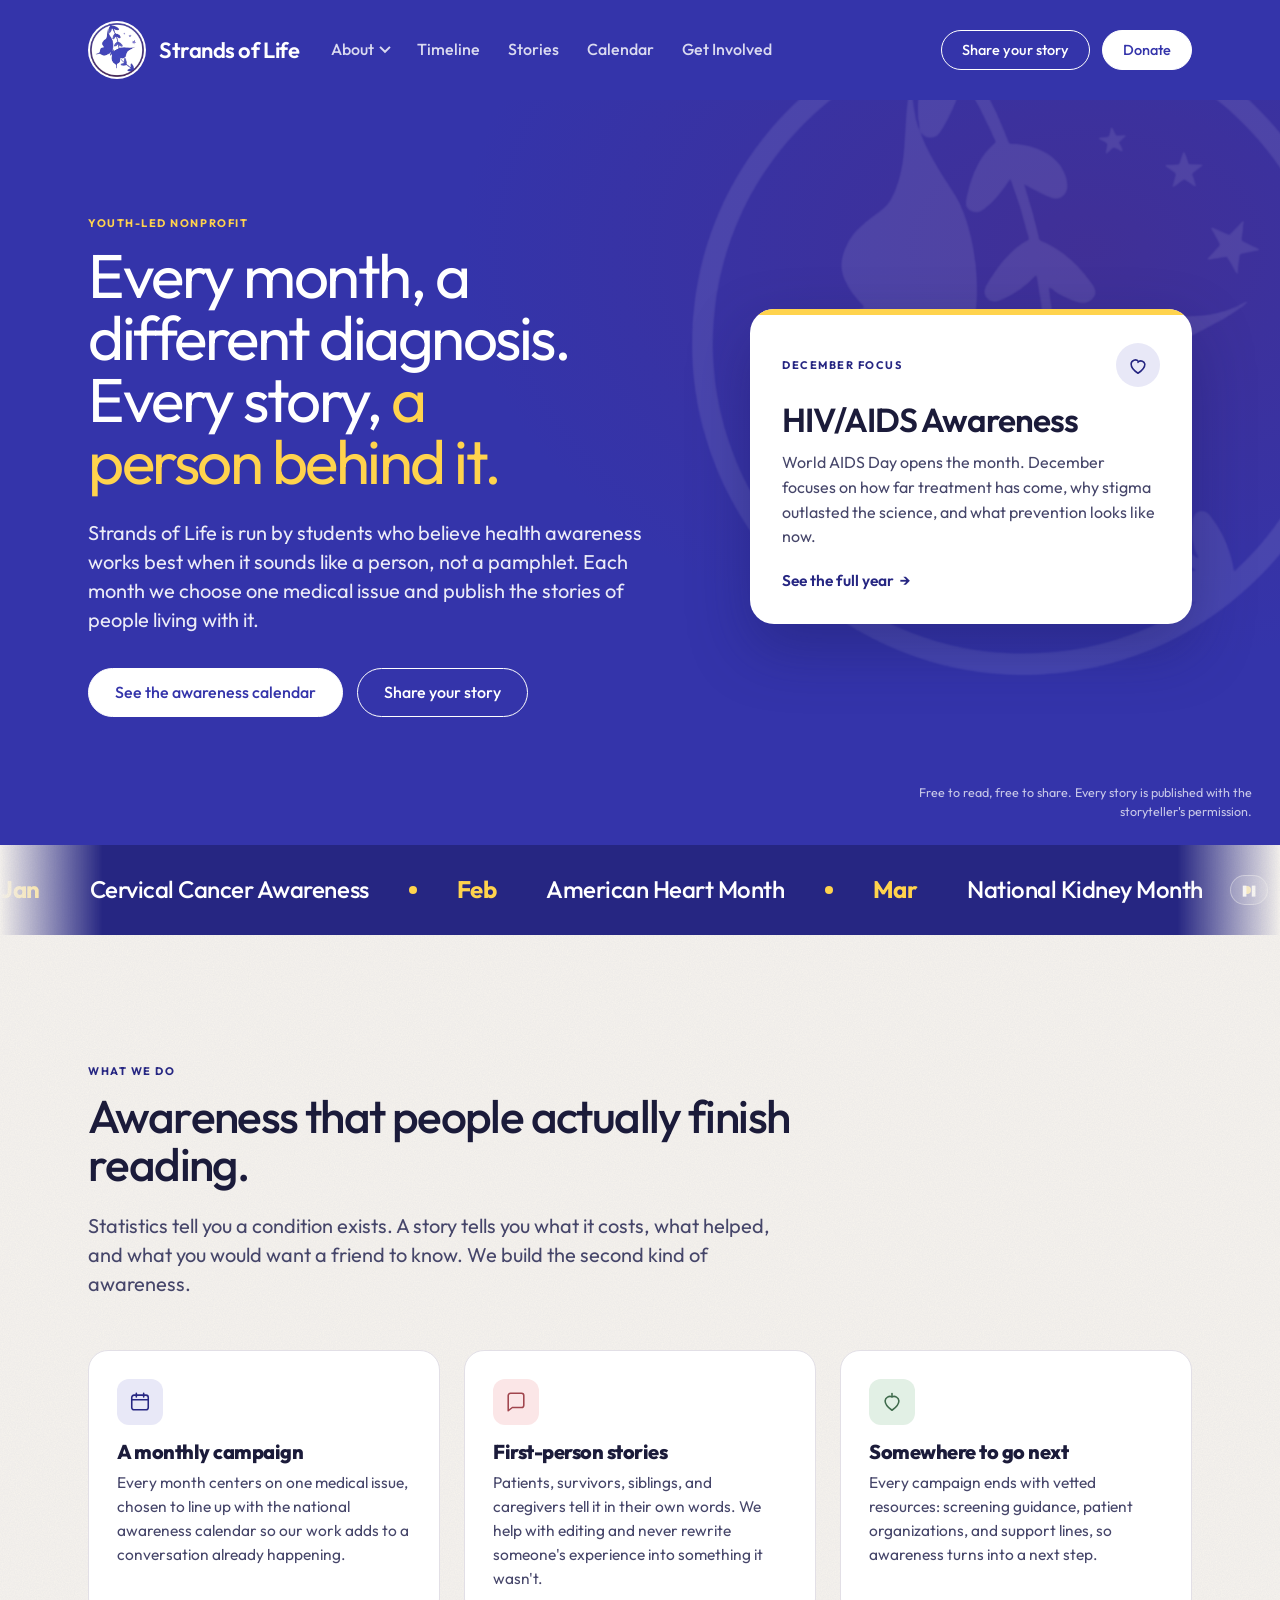
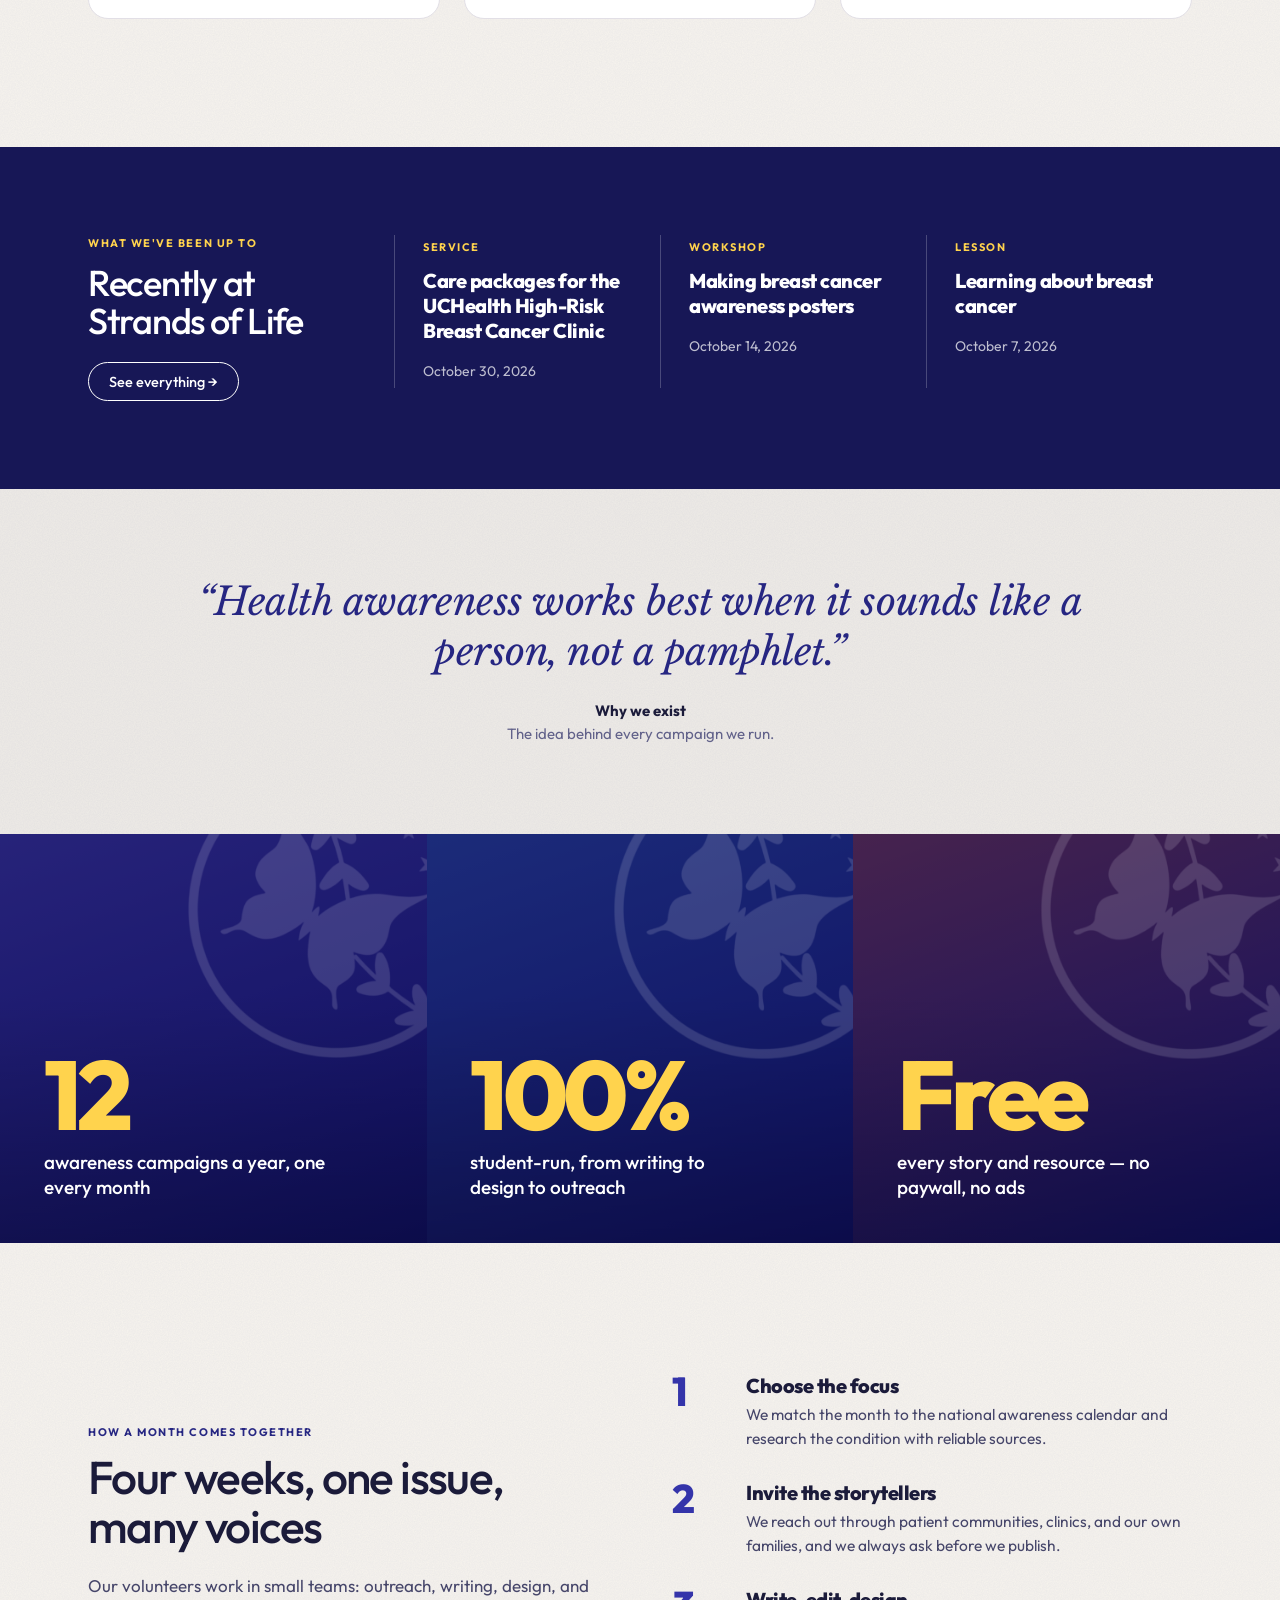
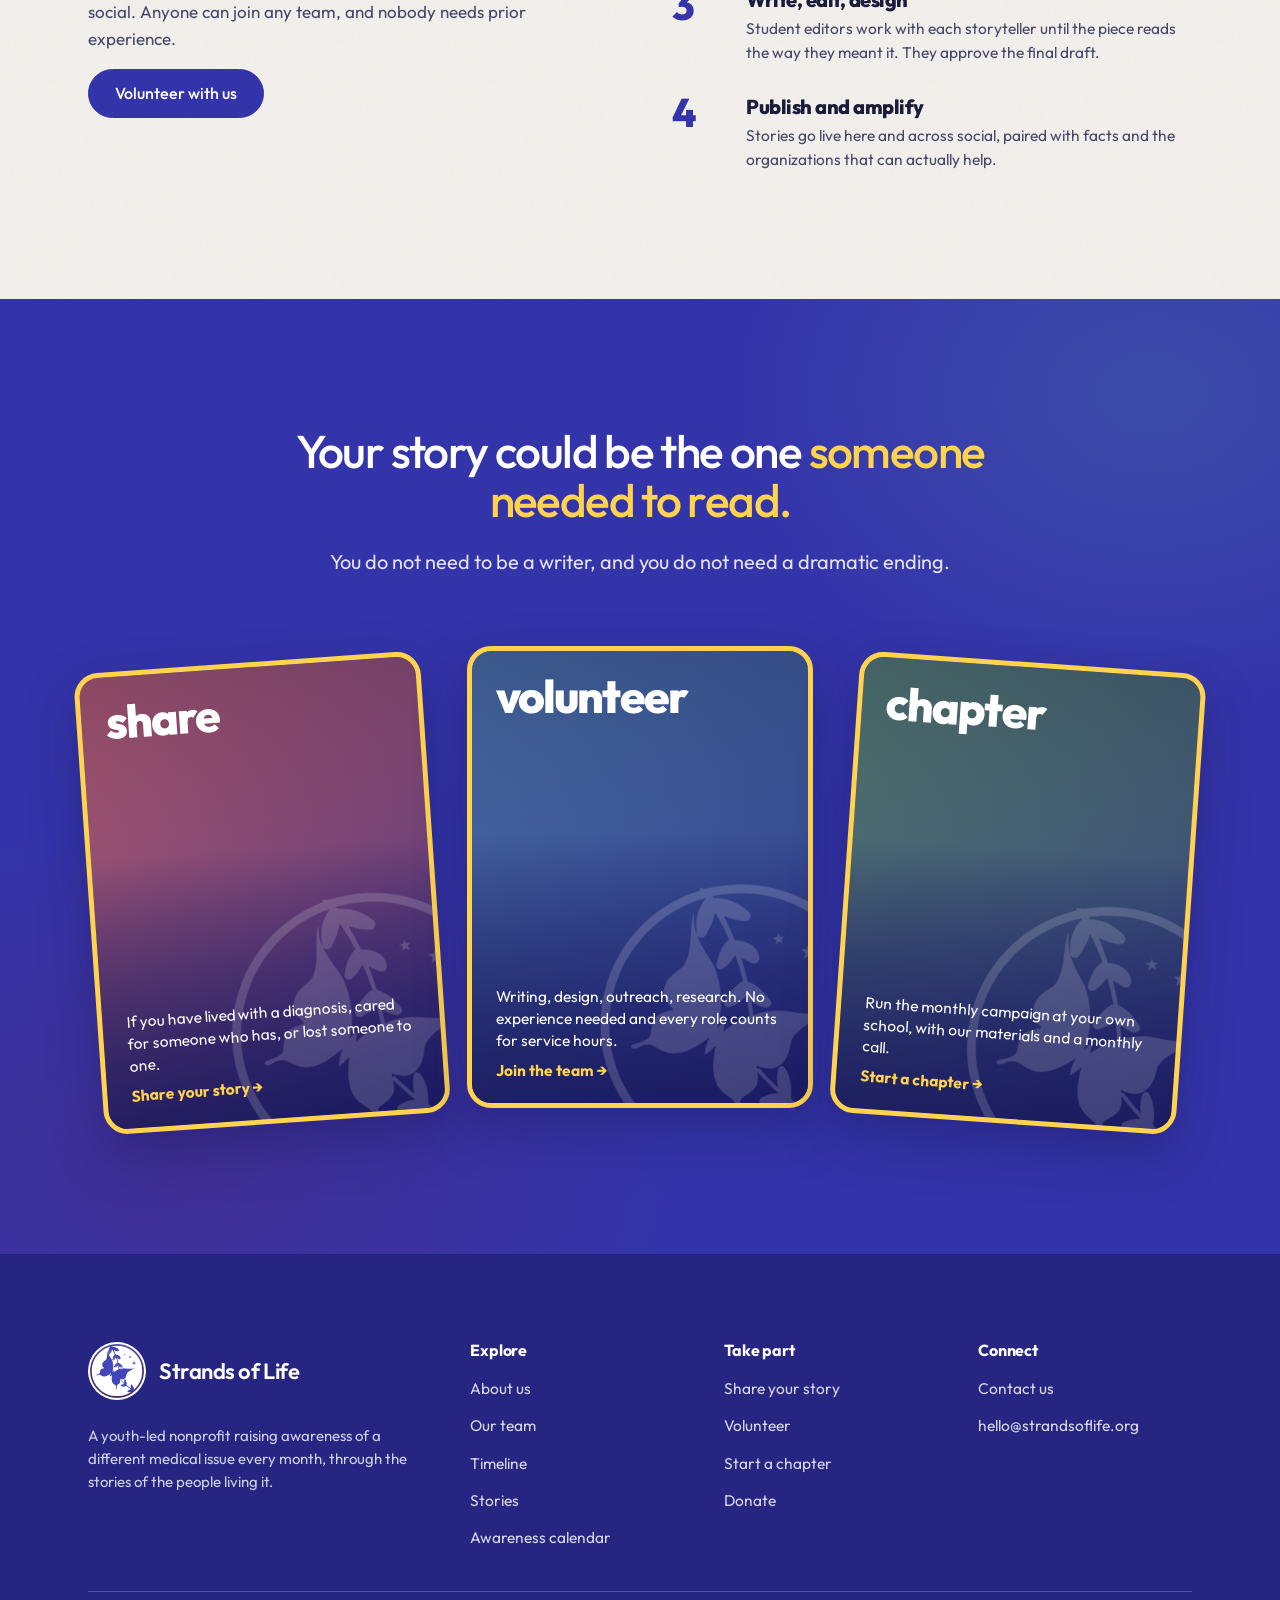
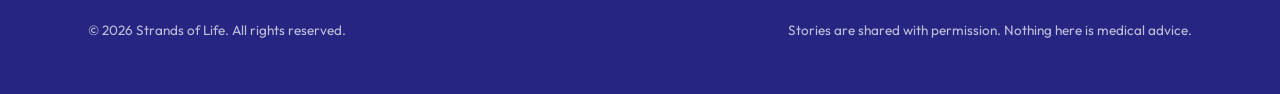
==== commit 0328b628: "Put Team under an About menu and take Contact out of the top bar About is now a dropdown (About us, " ====
--- a/index.html
+++ b/index.html
@@ -11,7 +11,7 @@
 <link rel="preconnect" href="https://fonts.gstatic.com" crossorigin>
 <link href="https://fonts.googleapis.com/css2?family=Outfit:wght@400;500;600;700;800&family=Libre+Baskerville:ital@1&display=swap" rel="stylesheet">
 <meta name="theme-color" content="#3434AA">
-<link rel="stylesheet" href="assets/css/style.css?v=9">
+<link rel="stylesheet" href="assets/css/style.css?v=11">
 </head>
 <body>
 
@@ -24,13 +24,17 @@
       Strands of Life
     </a>
     <ul class="nav-links">
-      <li><a href="about.html">About</a></li>
-      <li><a href="team.html">Team</a></li>
+      <li class="has-submenu">
+        <button type="button" class="nav-parent" aria-expanded="false" aria-controls="about-submenu">About</button>
+        <ul class="submenu" id="about-submenu">
+          <li><a href="about.html">About us</a></li>
+          <li><a href="team.html">Our team</a></li>
+        </ul>
+      </li>
       <li><a href="timeline.html">Timeline</a></li>
       <li><a href="stories.html">Stories</a></li>
       <li><a href="calendar.html">Calendar</a></li>
       <li><a href="get-involved.html">Get Involved</a></li>
-      <li><a href="contact.html">Contact</a></li>
       <li class="nav-only-mobile"><a href="share-your-story.html">Share your story</a></li>
       <li class="nav-only-mobile"><a href="get-involved.html">Join us</a></li>
       <li class="nav-only-mobile"><a href="https://hcb.hackclub.com/donations/start/strands-of-life" target="_blank" rel="noopener">Donate</a></li>
@@ -303,7 +307,7 @@
   </div>
 </footer>
 
-<script src="assets/js/main.js?v=3" defer></script>
+<script src="assets/js/main.js?v=4" defer></script>
 <script src="assets/js/analytics.js?v=2" defer></script>
 </body>
 </html>
--- a/assets/css/style.css
+++ b/assets/css/style.css
@@ -482,12 +482,12 @@
   .action-card:nth-child(1) { transform: rotate(-2deg); }
   .action-card:nth-child(3) { transform: rotate(2deg); }
 }
-@media (max-width: 1080px) {
+@media (max-width: 960px) {
   .nav-links { display: none; position: absolute; top: 100%; left: 0; right: 0; flex-direction: column; gap: 0; margin: 0; padding: 8px 20px 16px; background: var(--brand-deep); border-top: 1px solid rgba(255, 255, 255, 0.18); box-shadow: var(--shadow-md); }
   .nav-open .nav-links { display: flex; }
   .nav { position: relative; }
   .nav-links a { display: block; width: 100%; padding: 14px 0; border-bottom: 1px solid rgba(255, 255, 255, 0.18); font-size: 17px; color: #fff; }
-  .nav-links li:last-child a { border-bottom: none; }
+  .nav-links > li:last-child > a { border-bottom: none; }
   .nav-toggle { display: block; }
   .nav-actions .btn { display: none; }
   .nav-only-mobile { display: list-item; }
@@ -540,7 +540,7 @@
 /* The Team link and Donate button made the nav one item longer; keep every
    label on one line and tighten the spacing before the mobile menu takes over. */
 .nav-links a { white-space: nowrap; }
-@media (max-width: 1240px) and (min-width: 1081px) {
+@media (max-width: 1240px) and (min-width: 961px) {
   .nav-links { gap: 18px; }
   .nav-actions { gap: 8px; }
   .nav-actions .btn-sm { padding: 9px 15px; }
@@ -594,3 +594,30 @@
   .tl-photo { width: calc(100% + 40px); margin: -22px -20px 18px; }
   .tl-thumbs { grid-template-columns: repeat(2, 1fr); }
 }
+
+/* ---------- About submenu ---------- */
+/* "About" is a <button> that opens About us / Our team, styled to match the
+   links beside it. On desktop the menu is a white card under the bar; inside
+   the mobile menu it becomes an indented list. */
+.nav-parent { font: inherit; font-size: 16px; font-weight: 500; color: rgba(255, 255, 255, 0.82); background: none; border: none; border-bottom: 2px solid transparent; padding: 8px 0; cursor: pointer; display: inline-flex; align-items: center; gap: 7px; white-space: nowrap; transition: color 0.15s ease, border-color 0.15s ease; }
+.nav-parent::after { content: ""; width: 6px; height: 6px; border-right: 2px solid currentColor; border-bottom: 2px solid currentColor; transform: rotate(45deg) translate(-1px, -1px); transition: transform 0.18s ease; }
+.nav-parent:hover, .has-submenu.is-open .nav-parent { color: #fff; }
+.has-submenu.is-current .nav-parent { color: #fff; border-bottom-color: var(--gold); }
+.has-submenu.is-open .nav-parent::after { transform: rotate(-135deg) translate(-2px, -2px); }
+.has-submenu { position: relative; }
+.submenu { position: absolute; top: calc(100% + 10px); left: -14px; min-width: 180px; list-style: none; margin: 0; padding: 8px; background: var(--paper); border: 1px solid var(--line); border-radius: var(--radius-md); box-shadow: var(--shadow-md); opacity: 0; visibility: hidden; transform: translateY(-6px); transition: opacity 0.16s ease 0.2s, transform 0.16s ease 0.2s, visibility 0s linear 0.36s; z-index: 20; }
+/* Bridges the 10px gap so moving the pointer down from "About" doesn't close it. */
+.submenu::before { content: ""; position: absolute; left: 0; right: 0; top: -14px; height: 14px; }
+.has-submenu.is-open .submenu, .has-submenu:hover .submenu, .has-submenu:focus-within .submenu { opacity: 1; visibility: visible; transform: translateY(0); transition: opacity 0.16s ease 0s, transform 0.16s ease 0s, visibility 0s linear 0s; }
+.nav-links .submenu a { display: block; padding: 9px 12px; border-radius: var(--radius-sm); border-bottom: none; font-size: 15px; color: var(--ink); }
+.nav-links .submenu a:hover, .nav-links .submenu a[aria-current="page"] { background: var(--accent-tint); color: var(--accent-dark); }
+@media (max-width: 960px) {
+  .has-submenu { width: 100%; }
+  .nav-parent { width: 100%; justify-content: space-between; padding: 14px 0; border-bottom: 1px solid rgba(255, 255, 255, 0.18); font-size: 17px; color: #fff; }
+  .has-submenu.is-current .nav-parent { border-bottom-color: rgba(255, 255, 255, 0.18); }
+  .submenu::before { display: none; }
+  .submenu { position: static; display: none; opacity: 1; visibility: visible; transform: none; transition: none; min-width: 0; background: none; border: none; box-shadow: none; padding: 0 0 0 16px; }
+  .has-submenu.is-open .submenu { display: block; }
+  .nav-links .submenu a { font-size: 15.5px; padding: 12px 0; border-bottom: 1px solid rgba(255, 255, 255, 0.18); border-radius: 0; color: rgba(255, 255, 255, 0.85); }
+  .nav-links .submenu a:hover, .nav-links .submenu a[aria-current="page"] { background: none; color: #fff; }
+}
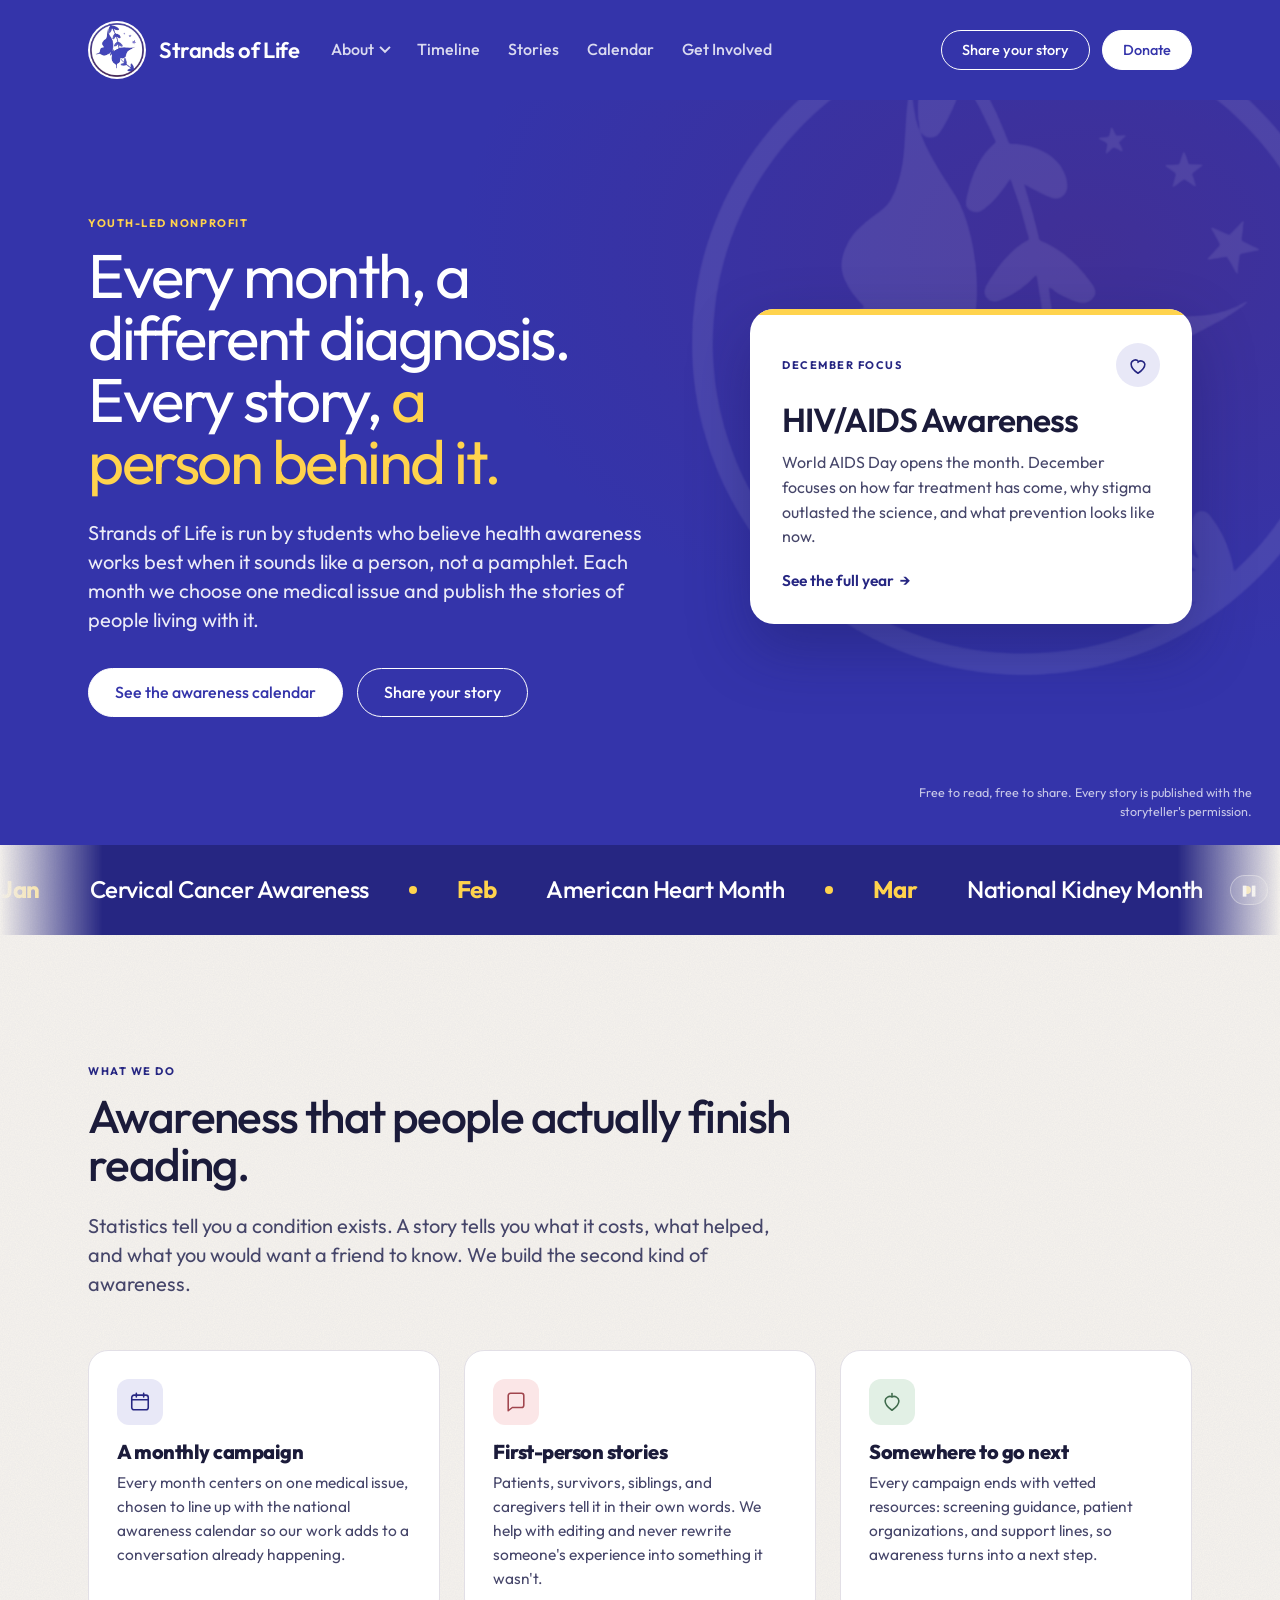
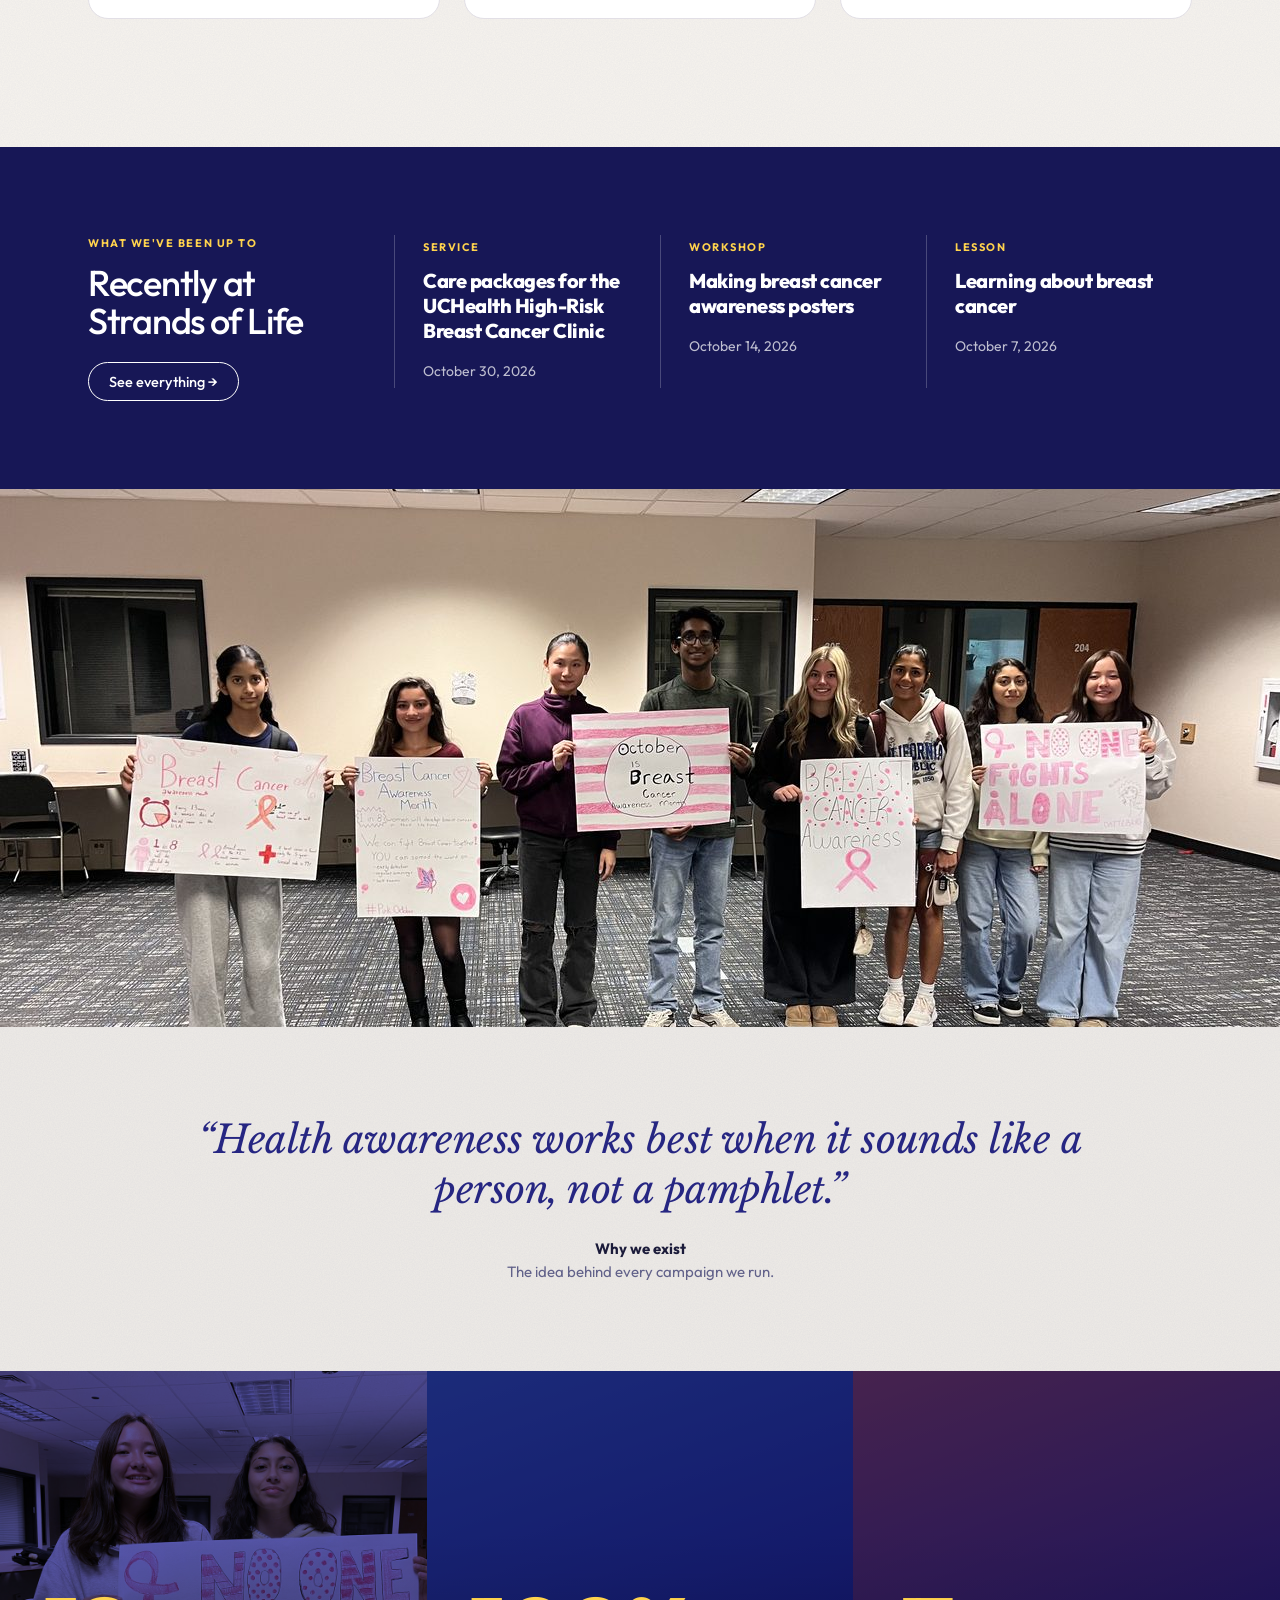
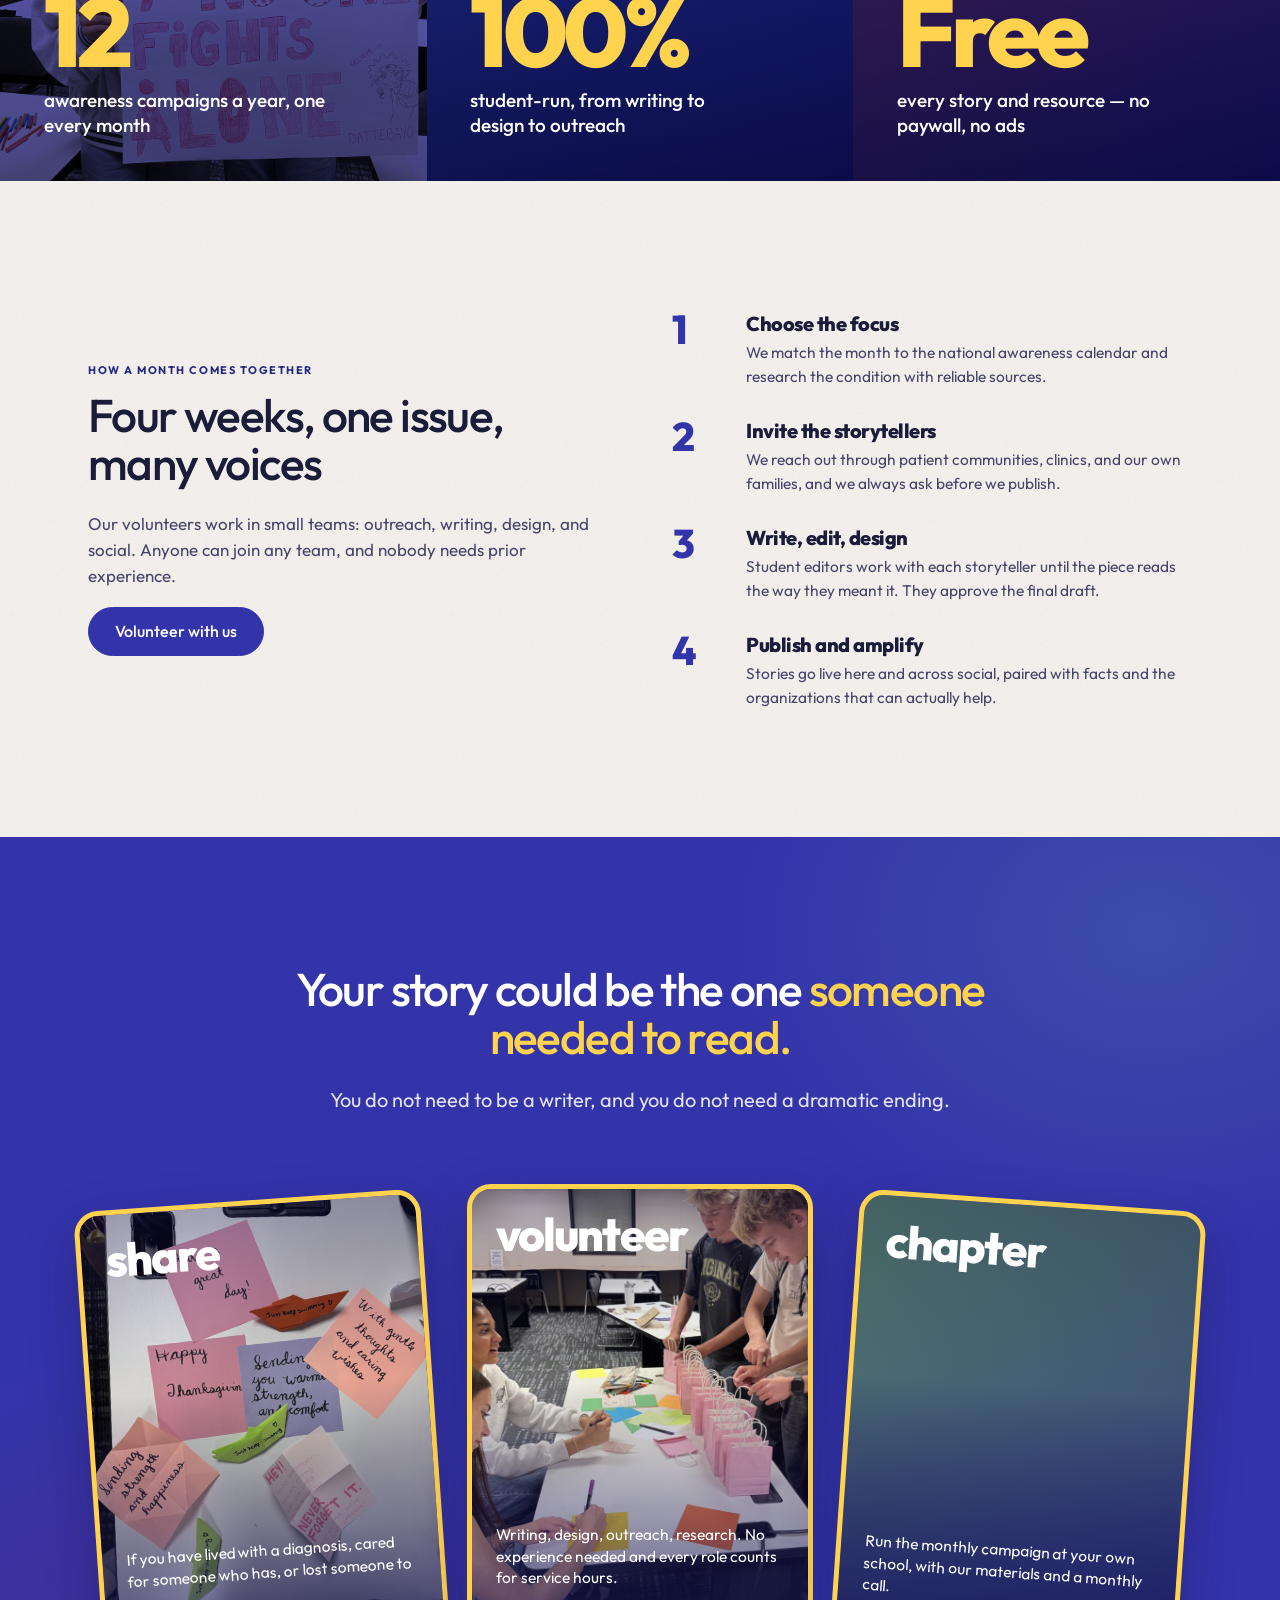
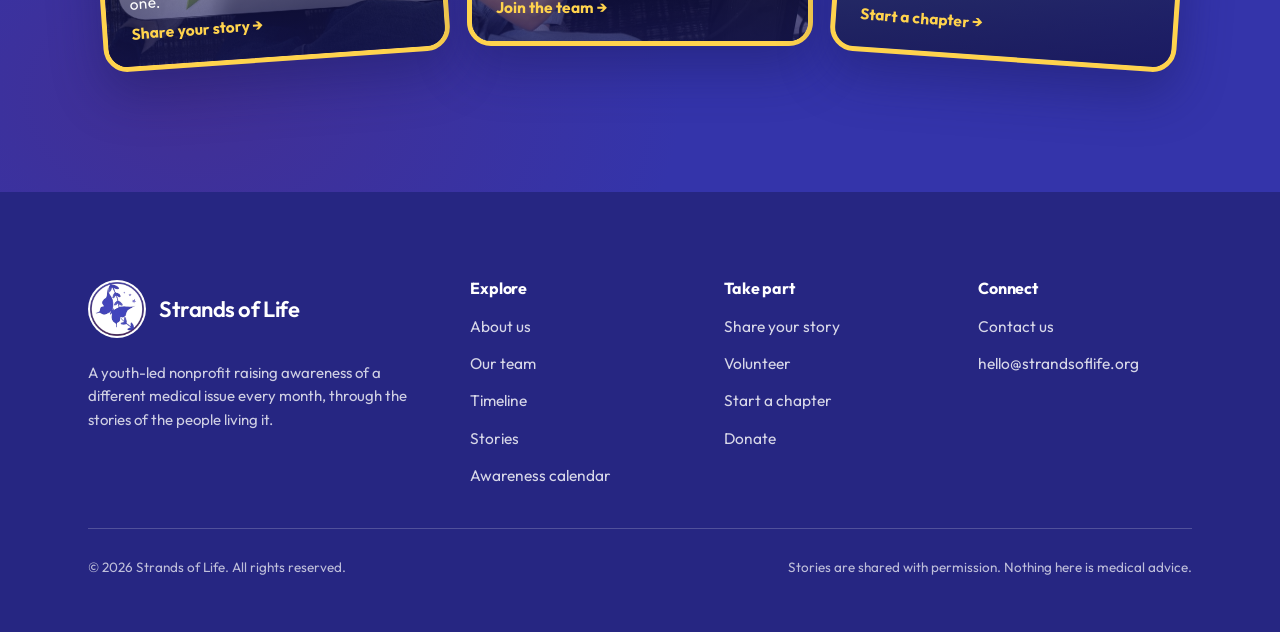
==== commit d00a5270: "Add club photos across the site, Marlow's headshot, and click-to-read bios - Team: Marlow Ryberg's h" ====
--- a/index.html
+++ b/index.html
@@ -11,7 +11,7 @@
 <link rel="preconnect" href="https://fonts.gstatic.com" crossorigin>
 <link href="https://fonts.googleapis.com/css2?family=Outfit:wght@400;500;600;700;800&family=Libre+Baskerville:ital@1&display=swap" rel="stylesheet">
 <meta name="theme-color" content="#3434AA">
-<link rel="stylesheet" href="assets/css/style.css?v=11">
+<link rel="stylesheet" href="assets/css/style.css?v=15">
 </head>
 <body>
 
@@ -159,6 +159,11 @@
     </div>
   </section>
 
+  <!-- PHOTO BREAK: one full-width photograph between the strip and the quote. -->
+  <figure class="photo-break">
+    <img src="assets/images/timeline/posters/1.jpg" width="1280" height="960" loading="lazy" decoding="async" alt="Strands of Life club members holding the breast cancer awareness posters they made">
+  </figure>
+
   <!-- WHY: the one line the whole organisation rests on, in the serif -->
   <section class="section-tight section-alt">
     <div class="container">
@@ -171,21 +176,21 @@
     </div>
   </section>
 
-  <!-- NUMBERS: three indigo tiles, gold figures. Add an <img> as the first
-       child of a tile to put a photograph under it. -->
+  <!-- NUMBERS: three indigo tiles, gold figures, each over a club photo
+       (decorative, so alt=""). The overlay tints the photo indigo. -->
   <section class="stat-mosaic" aria-label="Strands of Life in numbers">
     <div class="stat-tile plum">
-      <span class="tile-mark" aria-hidden="true"></span>
+      <img src="assets/images/timeline/posters/5.jpg" width="1280" height="960" loading="lazy" decoding="async" alt="">
       <div class="stat-num">12</div>
       <p class="stat-label">awareness campaigns a year, one every month</p>
     </div>
     <div class="stat-tile sky">
-      <span class="tile-mark" aria-hidden="true"></span>
+      <img src="assets/images/timeline/care-packages/2.jpg" width="1280" height="960" loading="lazy" decoding="async" alt="">
       <div class="stat-num">100%</div>
       <p class="stat-label">student-run, from writing to design to outreach</p>
     </div>
     <div class="stat-tile rose">
-      <span class="tile-mark" aria-hidden="true"></span>
+      <img src="assets/images/timeline/care-packages/8.jpg" width="1280" height="960" loading="lazy" decoding="async" alt="">
       <div class="stat-num">Free</div>
       <p class="stat-label">every story and resource — no paywall, no ads</p>
     </div>
@@ -243,17 +248,17 @@
       </div>
       <div class="action-cards reveal">
         <a class="action-card rose" href="share-your-story.html">
-          <span class="tile-mark" aria-hidden="true"></span>
+          <img src="assets/images/timeline/care-packages/7.jpg" width="960" height="1280" loading="lazy" decoding="async" alt="" style="object-position:center;">
           <span class="action-card-word">share</span>
           <span class="action-card-text">If you have lived with a diagnosis, cared for someone who has, or lost someone to one.<span>Share your story →</span></span>
         </a>
         <a class="action-card sky" href="get-involved.html">
-          <span class="tile-mark" aria-hidden="true"></span>
+          <img src="assets/images/timeline/care-packages/5.jpg" width="1280" height="960" loading="lazy" decoding="async" alt="" style="object-position:40% center;">
           <span class="action-card-word">volunteer</span>
           <span class="action-card-text">Writing, design, outreach, research. No experience needed and every role counts for service hours.<span>Join the team →</span></span>
         </a>
         <a class="action-card sage" href="get-involved.html#chapters">
-          <span class="tile-mark" aria-hidden="true"></span>
+          <img src="assets/images/timeline/posters/4.jpg" width="960" height="1280" loading="lazy" decoding="async" alt="" style="object-position:center 30%;">
           <span class="action-card-word">chapter</span>
           <span class="action-card-text">Run the monthly campaign at your own school, with our materials and a monthly call.<span>Start a chapter →</span></span>
         </a>
@@ -307,7 +312,7 @@
   </div>
 </footer>
 
-<script src="assets/js/main.js?v=4" defer></script>
+<script src="assets/js/main.js?v=5" defer></script>
 <script src="assets/js/analytics.js?v=2" defer></script>
 </body>
 </html>
--- a/assets/css/style.css
+++ b/assets/css/style.css
@@ -621,3 +621,49 @@
   .nav-links .submenu a { font-size: 15.5px; padding: 12px 0; border-bottom: 1px solid rgba(255, 255, 255, 0.18); border-radius: 0; color: rgba(255, 255, 255, 0.85); }
   .nav-links .submenu a:hover, .nav-links .submenu a[aria-current="page"] { background: none; color: #fff; }
 }
+/* A member's bio, in their own words, printed under their role. */
+.team-bio { margin-top: 10px; }
+.team-bio p { font-size: 14.5px; line-height: 1.55; color: var(--ink-soft); margin: 0; }
+/* For a mix of portrait and landscape photos: square thumbnails crop both evenly. */
+.tl-thumbs-square img { aspect-ratio: 1; }
+
+/* ---------- Photos ---------- */
+/* A photograph in a .split, in place of the old .split-media panel. */
+.split-photo { display: block; width: 100%; height: auto; aspect-ratio: 4 / 3; object-fit: cover; border-radius: var(--radius-photo); box-shadow: var(--shadow-md); }
+/* Homepage photo break: one full-bleed photograph, nothing written on it. */
+.photo-break { margin: 0; }
+.photo-break img { display: block; width: 100%; height: clamp(260px, 42vw, 560px); object-fit: cover; object-position: center 35%; }
+
+/* ---------- Team bios (click the photo) ---------- */
+/* Ported from the ABLE Initiatives team page. main.js wraps each photo that
+   has a bio in a .bio-trigger button and hides the printed bio. */
+.team-card.bio-live .team-bio { display: none; }
+.bio-trigger { display: block; width: 100%; padding: 0; border: none; background: none; font: inherit; color: inherit; text-align: inherit; cursor: pointer; }
+.bio-trigger .avatar::after { content: "Read bio"; position: absolute; left: 0; right: 0; bottom: 0; padding: 22px 8px 10px; background: linear-gradient(to top, rgba(23, 23, 86, 0.9), rgba(23, 23, 86, 0)); color: #fff; font-family: var(--font-body); font-size: 13px; font-weight: 600; letter-spacing: 0; text-align: center; opacity: 0; transition: opacity 0.18s ease; }
+.bio-trigger:hover .avatar::after, .bio-trigger:focus-visible .avatar::after { opacity: 1; }
+.bio-trigger .avatar img { transition: transform 0.3s ease; }
+.bio-trigger:hover .avatar img { transform: scale(1.04); }
+@media (hover: none) { .bio-trigger .avatar::after { opacity: 1; } }
+
+.bio-dialog { width: 100%; max-width: min(460px, calc(100vw - 32px)); max-height: 94vh; padding: 0; border: none; background: transparent; overflow: visible; }
+.bio-dialog::backdrop { background: rgba(23, 23, 86, 0.62); }
+/* The panel's colour is what the photo fades into, so it matches the
+   gradient's end stop on .bio-content. */
+.bio-panel { position: relative; overflow: hidden; border-radius: var(--radius-lg); background: var(--brand-darkest); box-shadow: 0 24px 60px rgba(23, 23, 86, 0.45); max-height: 94vh; overflow-y: auto; }
+.bio-media { display: block; font-size: 0; }
+.bio-photo { display: block; width: 100%; height: auto; max-height: 62vh; object-fit: contain; }
+.bio-initials { display: flex; aspect-ratio: 1; align-items: center; justify-content: center; font-family: var(--font-display); font-size: 150px; font-weight: 700; line-height: 1; color: rgba(255, 255, 255, 0.16); }
+.bio-content { position: relative; margin-top: -210px; padding: 150px 34px 34px; background: linear-gradient(to bottom, rgba(23, 23, 86, 0) 0px, rgba(23, 23, 86, 0.5) 62px, rgba(23, 23, 86, 0.88) 112px, #171756 150px); }
+.bio-panel.no-art .bio-content { margin-top: 0; padding-top: 38px; background: none; }
+.bio-name { color: var(--gold); font-size: 27px; margin: 0 0 4px; }
+.bio-role { color: rgba(255, 255, 255, 0.85); font-size: 12.5px; font-weight: 600; letter-spacing: 0.1em; text-transform: uppercase; margin: 0 0 18px; }
+.bio-text { color: rgba(255, 255, 255, 0.9); font-size: 15.5px; line-height: 1.7; }
+.bio-text p { margin: 0 0 0.9em; color: inherit; font-size: inherit; line-height: inherit; }
+.bio-text p:last-child { margin-bottom: 0; }
+.bio-close { position: absolute; top: 14px; right: 14px; z-index: 2; width: 32px; height: 32px; border-radius: 50%; border: none; background: rgba(23, 23, 86, 0.6); color: #fff; font-size: 19px; line-height: 1; cursor: pointer; display: flex; align-items: center; justify-content: center; transition: background 0.15s ease; }
+.bio-close:hover { background: rgba(23, 23, 86, 0.85); }
+@media (max-width: 560px) {
+  .bio-content { padding: 140px 24px 28px; }
+  .bio-name { font-size: 23px; }
+  .bio-initials { font-size: 120px; }
+}
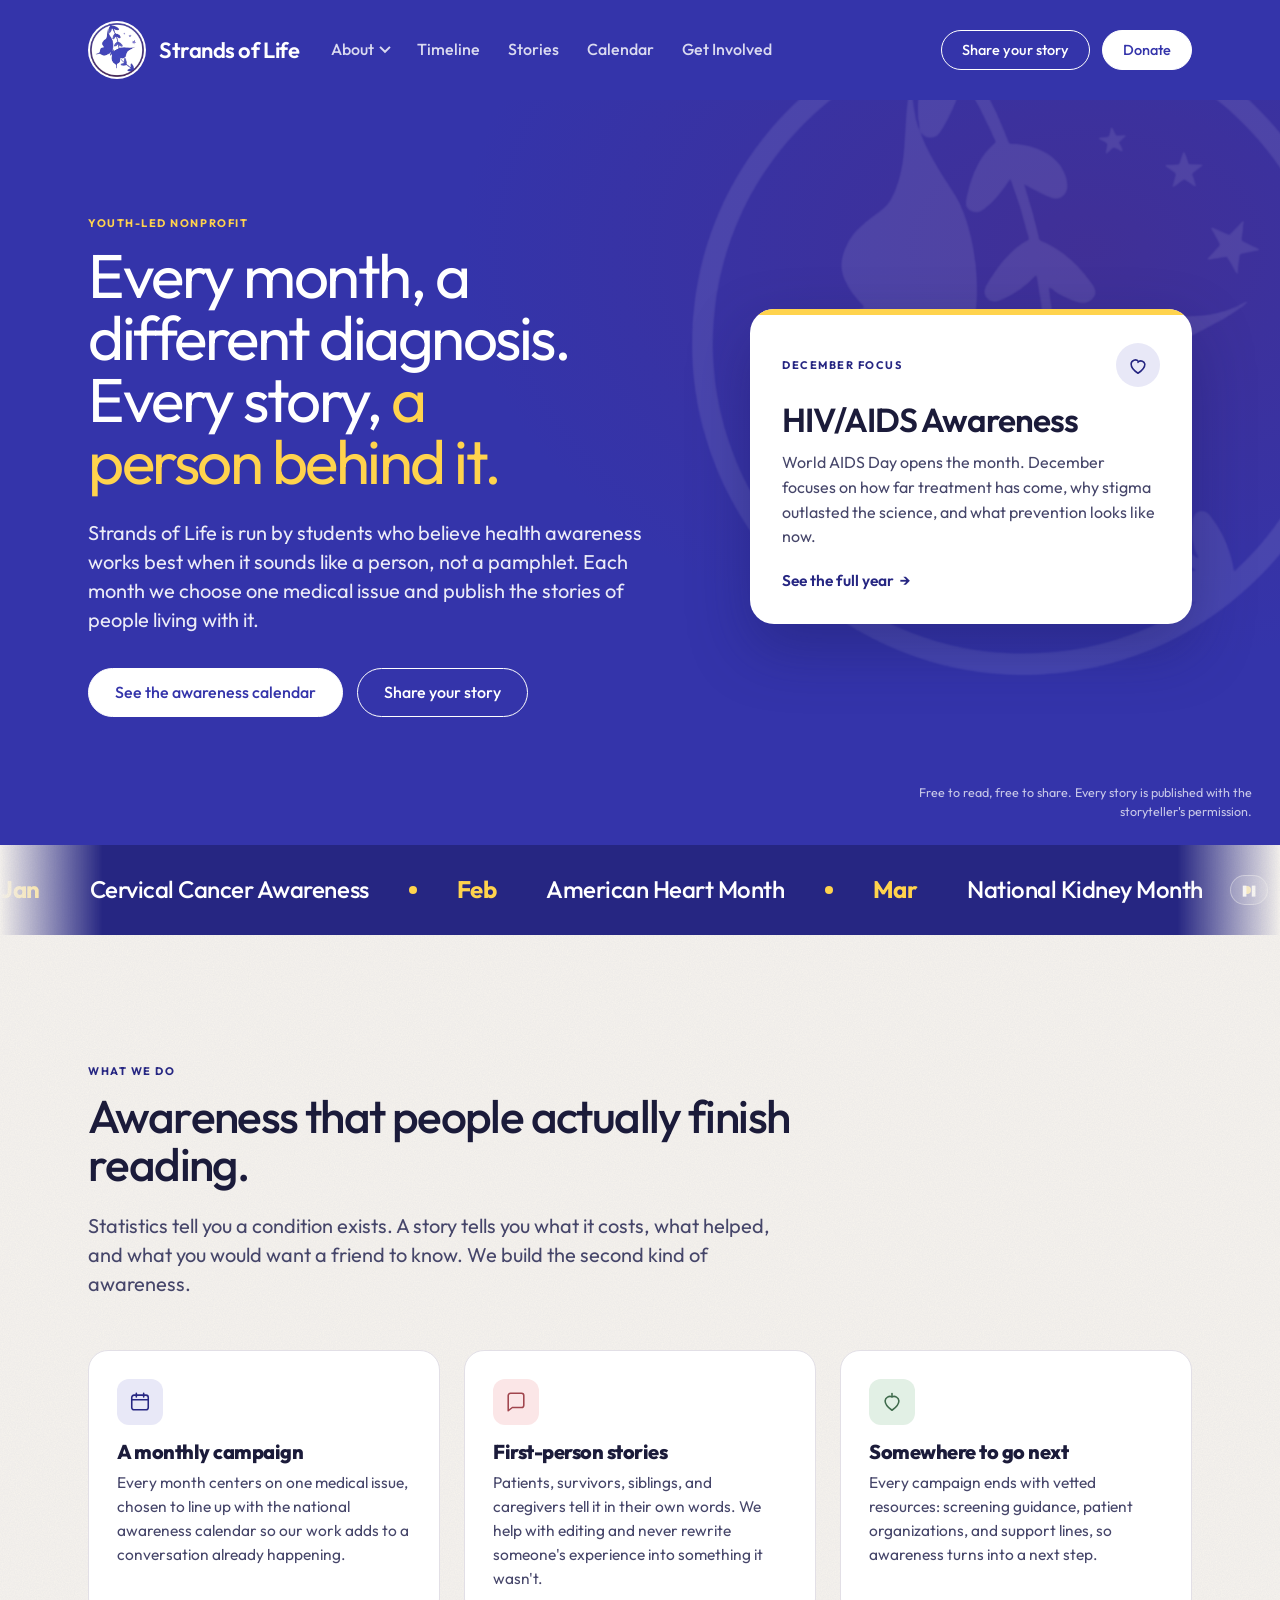
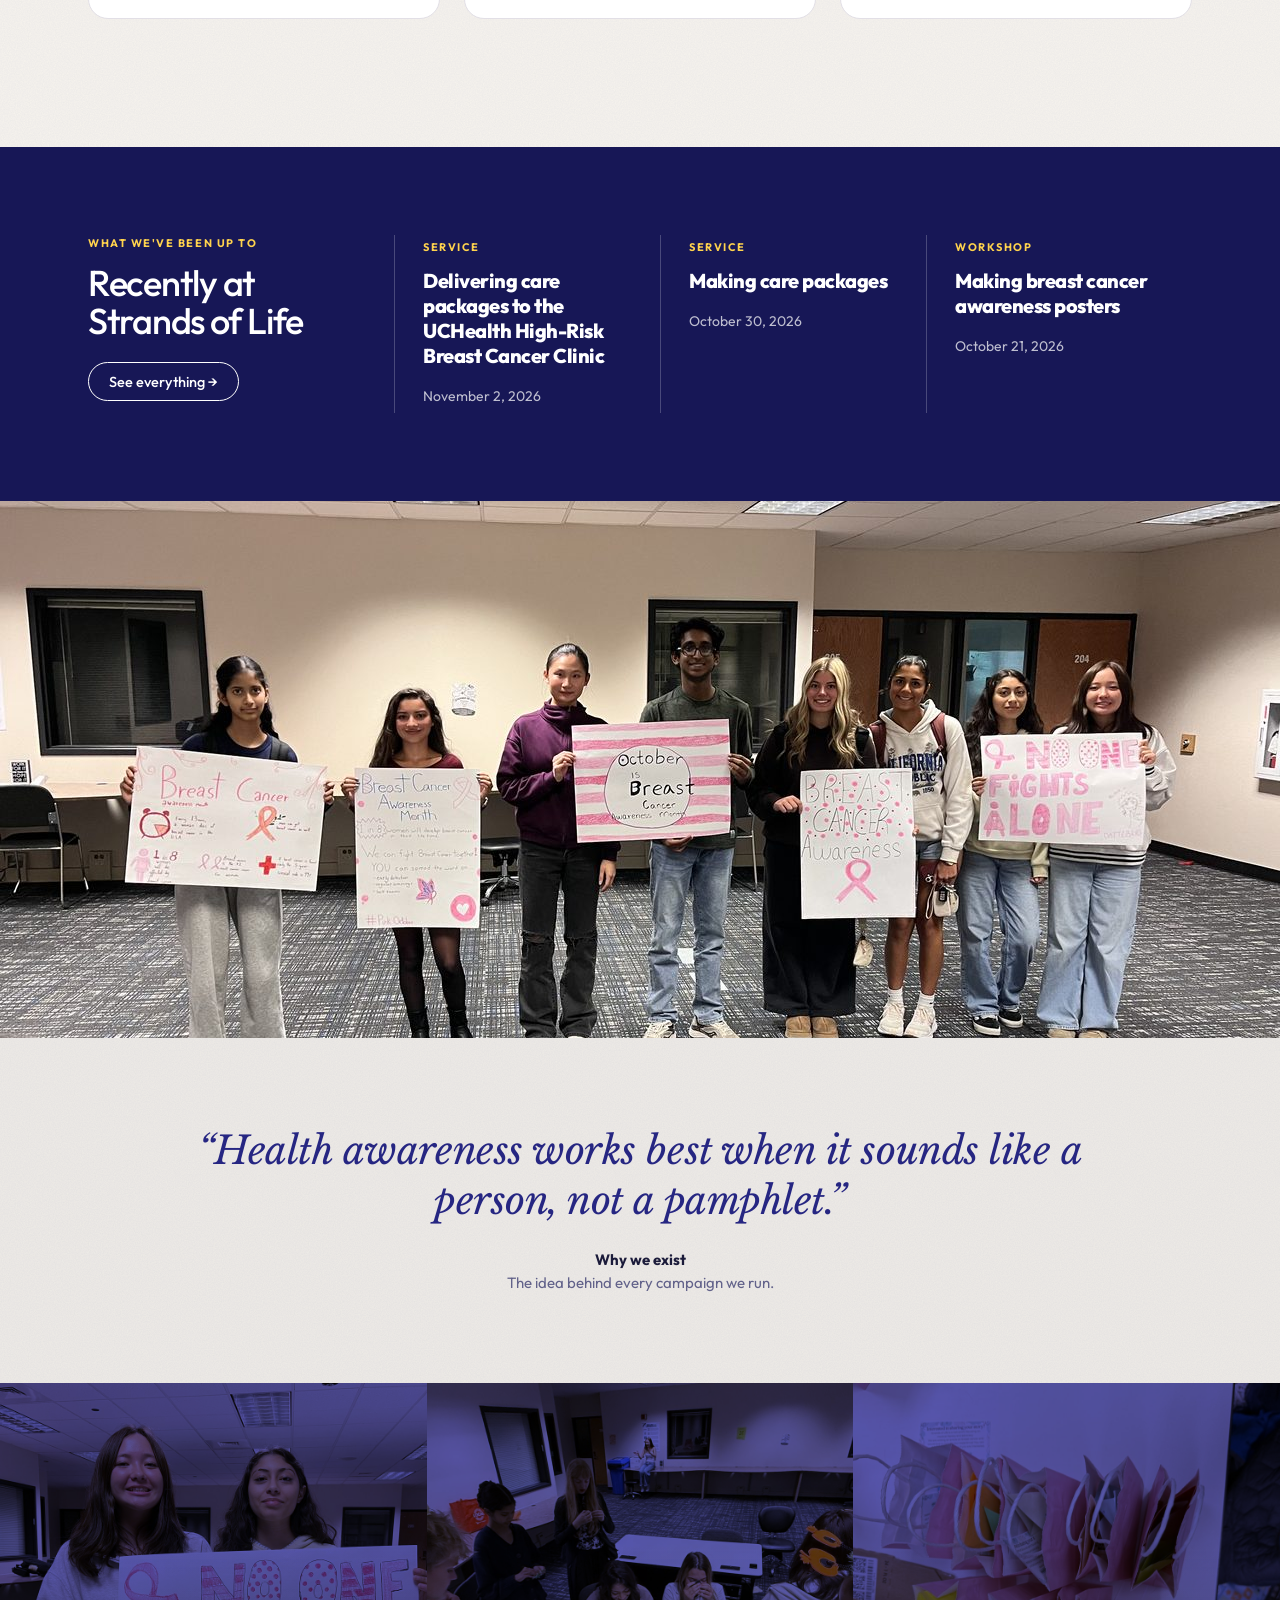
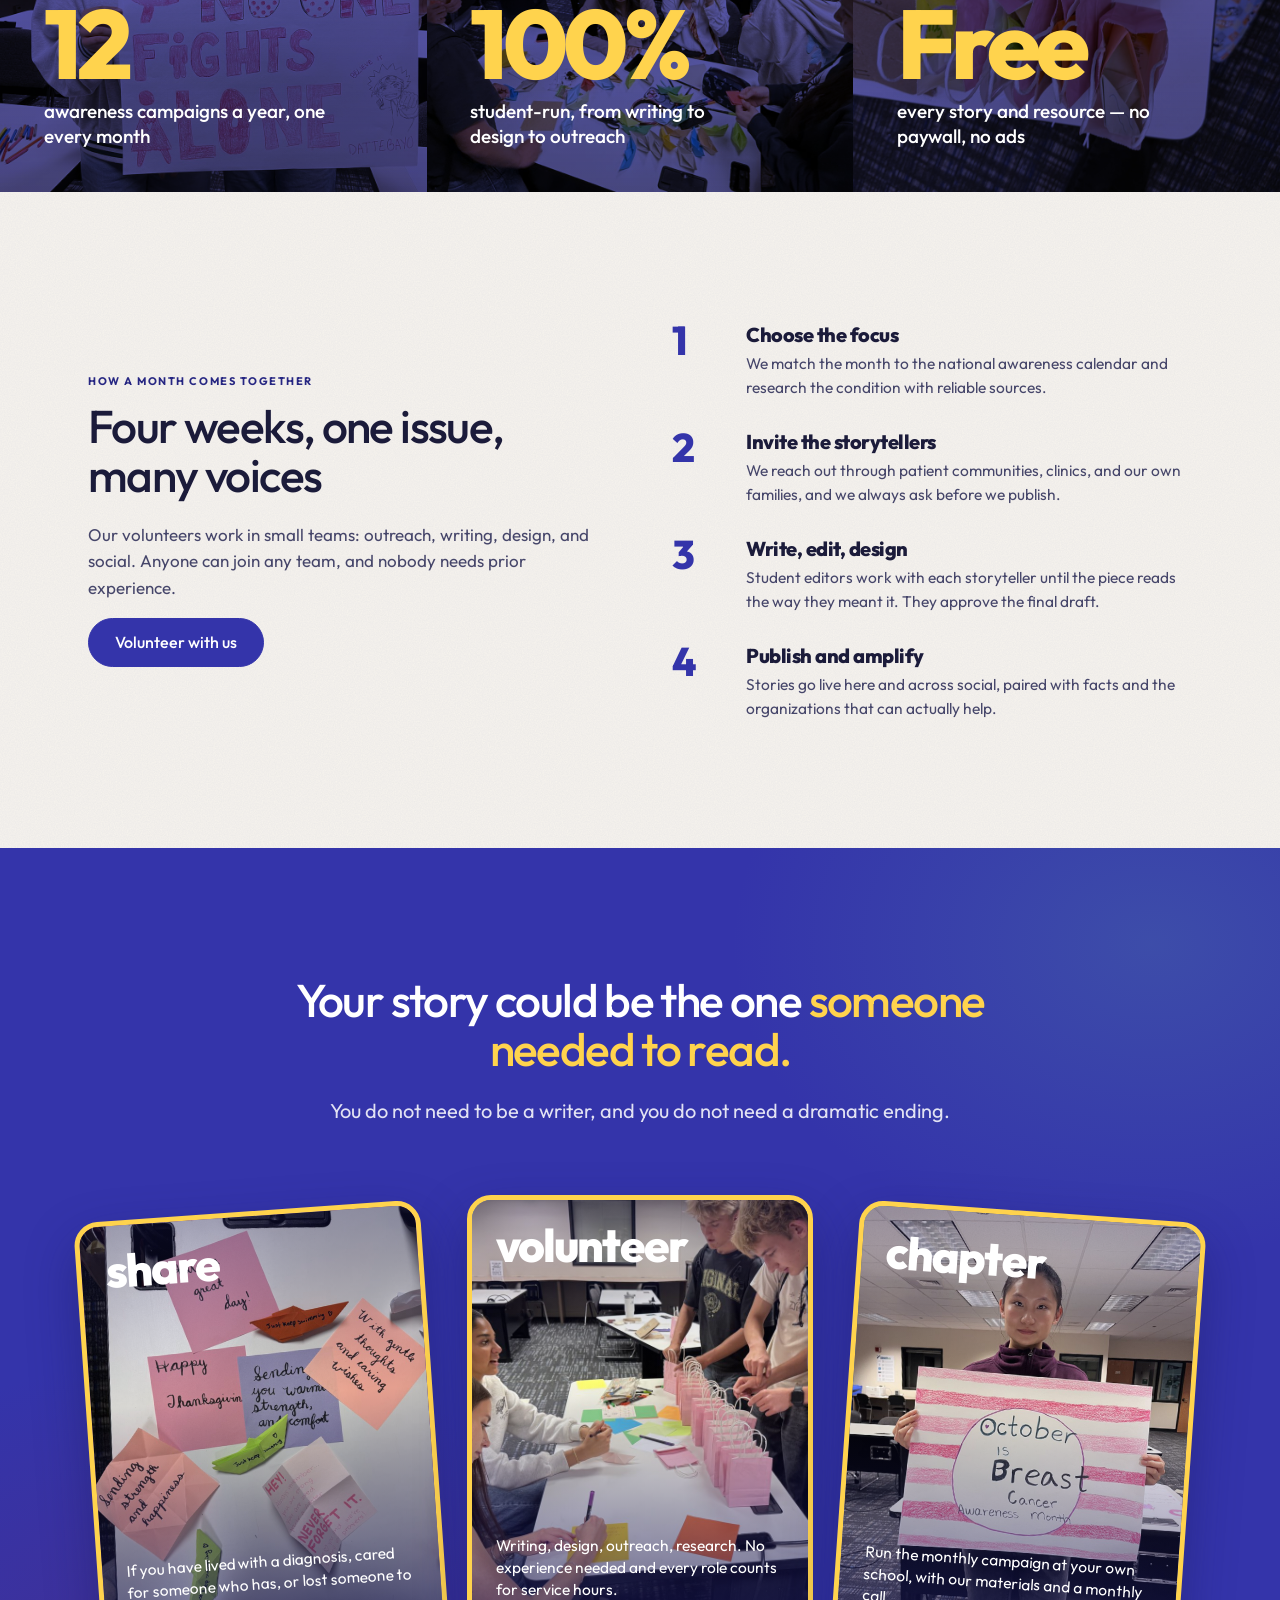
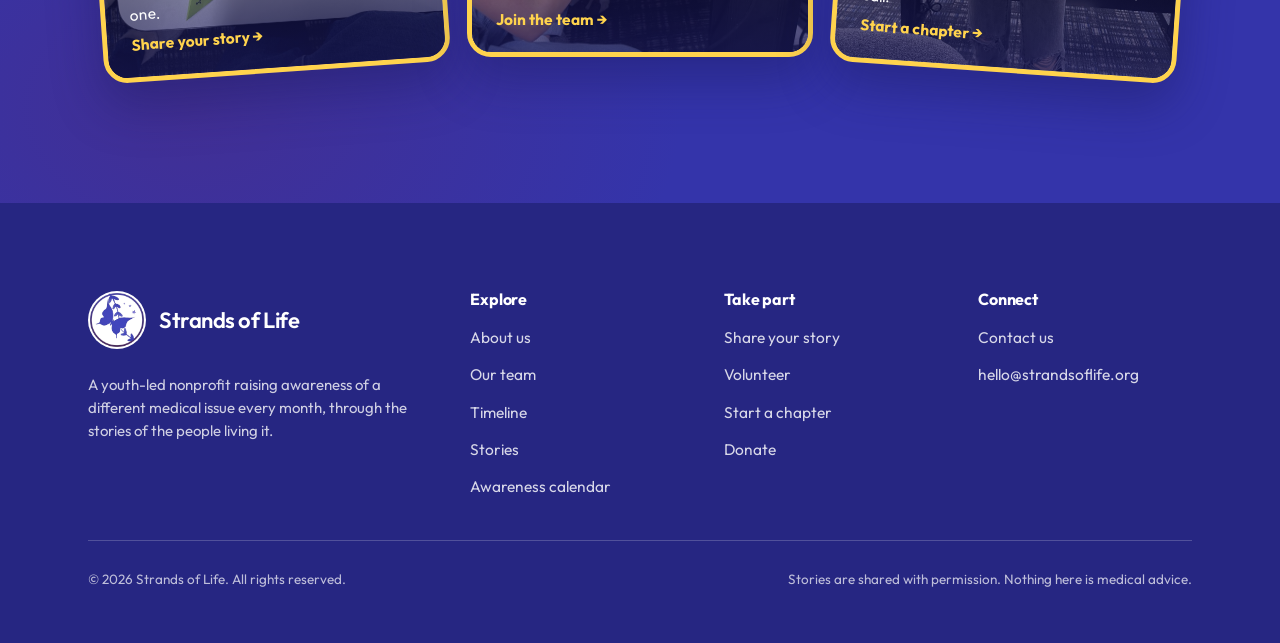
==== commit b1fcbac7: "Rebuild the timeline in the ABLE layout and correct the dates - timeline.html now matches the ABLE I" ====
--- a/index.html
+++ b/index.html
@@ -11,7 +11,7 @@
 <link rel="preconnect" href="https://fonts.gstatic.com" crossorigin>
 <link href="https://fonts.googleapis.com/css2?family=Outfit:wght@400;500;600;700;800&family=Libre+Baskerville:ital@1&display=swap" rel="stylesheet">
 <meta name="theme-color" content="#3434AA">
-<link rel="stylesheet" href="assets/css/style.css?v=15">
+<link rel="stylesheet" href="assets/css/style.css?v=18">
 </head>
 <body>
 
@@ -140,20 +140,20 @@
         <a href="timeline.html" class="btn btn-light btn-sm">See everything →</a>
       </div>
       <div class="latest-strip">
+        <a class="latest-card" href="timeline.html#care-package-delivery">
+          <span class="eyebrow">Service</span>
+          <h3>Delivering care packages to the UCHealth High-Risk Breast Cancer Clinic</h3>
+          <time datetime="2026-11-02">November 2, 2026</time>
+        </a>
         <a class="latest-card" href="timeline.html#care-packages">
           <span class="eyebrow">Service</span>
-          <h3>Care packages for the UCHealth High-Risk Breast Cancer Clinic</h3>
+          <h3>Making care packages</h3>
           <time datetime="2026-10-30">October 30, 2026</time>
         </a>
         <a class="latest-card" href="timeline.html#awareness-posters">
           <span class="eyebrow">Workshop</span>
           <h3>Making breast cancer awareness posters</h3>
-          <time datetime="2026-10-14">October 14, 2026</time>
-        </a>
-        <a class="latest-card" href="timeline.html#breast-cancer-lesson">
-          <span class="eyebrow">Lesson</span>
-          <h3>Learning about breast cancer</h3>
-          <time datetime="2026-10-07">October 7, 2026</time>
+          <time datetime="2026-10-21">October 21, 2026</time>
         </a>
       </div>
     </div>
@@ -312,7 +312,7 @@
   </div>
 </footer>
 
-<script src="assets/js/main.js?v=5" defer></script>
+<script src="assets/js/main.js?v=6" defer></script>
 <script src="assets/js/analytics.js?v=2" defer></script>
 </body>
 </html>
--- a/assets/css/style.css
+++ b/assets/css/style.css
@@ -546,25 +546,6 @@
   .nav-actions .btn-sm { padding: 9px 15px; }
 }
 
-/* ---------- Timeline page ---------- */
-/* One spine, a month label wherever the month changes, and a card per entry
-   in date order, oldest first, with the newest flagged "Latest". */
-.tl { list-style: none; position: relative; max-width: 820px; margin: 0 auto; padding: 0; }
-.tl::before { content: ""; position: absolute; left: 11px; top: 8px; bottom: 8px; width: 2px; background: var(--line-strong); }
-.tl-month { position: relative; padding-left: 44px; margin: 0 0 18px; font-size: 11px; font-weight: 700; letter-spacing: 0.14em; text-transform: uppercase; color: var(--brand); }
-.tl-month::before { content: ""; position: absolute; left: 4px; top: 50%; width: 16px; height: 16px; margin-top: -8px; border-radius: 50%; background: var(--brand); }
-.tl-entry { position: relative; padding-left: 44px; margin-bottom: 24px; }
-.tl-entry::before { content: ""; position: absolute; left: 5px; top: 30px; width: 14px; height: 14px; border-radius: 50%; background: var(--paper); border: 3px solid var(--brand); }
-.tl-entry.is-latest::before { background: var(--gold); border-color: var(--gold); }
-.tl-card { position: relative; background: var(--paper); border: 1px solid var(--line); border-radius: var(--radius-lg); padding: 24px 28px; }
-.tl-entry.is-latest .tl-card { border-color: var(--brand); box-shadow: var(--shadow-md); }
-.tl-meta { display: flex; flex-wrap: wrap; align-items: center; gap: 10px 14px; margin-bottom: 12px; }
-.tl-meta time { font-size: 14px; color: var(--muted); }
-.tl-card h3 { font-size: 21px; margin-bottom: 6px; }
-.tl-card p { font-size: 16px; margin: 0; }
-.tl-flag { position: absolute; top: -12px; right: 22px; padding: 4px 12px; border-radius: var(--radius-pill); background: var(--gold); color: var(--brand-darkest); font-size: 11px; font-weight: 800; letter-spacing: 0.12em; text-transform: uppercase; }
-@media (max-width: 600px) { .tl-card { padding: 22px 20px; } .tl-card h3 { font-size: 19px; } }
-
 /* ---------- Recently at Strands of Life (homepage) ---------- */
 /* The ABLE Initiatives homepage strip: a heading block, then the latest three
    timeline entries split by hairlines, on the darkest indigo. */
@@ -582,19 +563,6 @@
   .latest-strip { grid-template-columns: 1fr; gap: 26px; }
   .latest-card { padding: 2px 0 2px 22px; }
 }
-/* An entry with photos: the lead photo runs edge to edge across the top of the
-   card, and any others sit underneath as a row of thumbnails that open full
-   size. */
-.tl-photo { display: block; width: calc(100% + 56px); max-width: none; height: auto; aspect-ratio: 16 / 9; object-fit: cover; object-position: center 30%; margin: -24px -28px 20px; border-radius: var(--radius-lg) var(--radius-lg) 0 0; }
-.tl-thumbs { display: grid; grid-template-columns: repeat(4, 1fr); gap: 10px; margin-top: 18px; }
-.tl-thumbs a { display: block; border-radius: var(--radius-sm); overflow: hidden; }
-.tl-thumbs img { display: block; width: 100%; height: auto; aspect-ratio: 3 / 4; object-fit: cover; transition: transform 0.3s ease; }
-.tl-thumbs a:hover img { transform: scale(1.04); }
-@media (max-width: 600px) {
-  .tl-photo { width: calc(100% + 40px); margin: -22px -20px 18px; }
-  .tl-thumbs { grid-template-columns: repeat(2, 1fr); }
-}
-
 /* ---------- About submenu ---------- */
 /* "About" is a <button> that opens About us / Our team, styled to match the
    links beside it. On desktop the menu is a white card under the bar; inside
@@ -624,9 +592,6 @@
 /* A member's bio, in their own words, printed under their role. */
 .team-bio { margin-top: 10px; }
 .team-bio p { font-size: 14.5px; line-height: 1.55; color: var(--ink-soft); margin: 0; }
-/* For a mix of portrait and landscape photos: square thumbnails crop both evenly. */
-.tl-thumbs-square img { aspect-ratio: 1; }
-
 /* ---------- Photos ---------- */
 /* A photograph in a .split, in place of the old .split-media panel. */
 .split-photo { display: block; width: 100%; height: auto; aspect-ratio: 4 / 3; object-fit: cover; border-radius: var(--radius-photo); box-shadow: var(--shadow-md); }
@@ -667,3 +632,92 @@
   .bio-name { font-size: 23px; }
   .bio-initials { font-size: 120px; }
 }
+
+/* ---------- Timeline page ---------- */
+/* Ported from the ABLE Initiatives timeline: cards alternate either side of a
+   central spine that fills as you scroll, a chip on the spine starts each
+   month, and a large outlined ghost of each date fills the empty half
+   opposite its card. One column on narrow screens. */
+.section-timeline { position: relative; isolation: isolate; overflow: hidden; }
+.section-timeline::before { content: ""; position: absolute; inset: 0; z-index: -1; pointer-events: none;
+  background:
+    radial-gradient(600px 460px at 8% 10%, rgba(201, 99, 107, 0.14), transparent 70%),
+    radial-gradient(560px 440px at 94% 40%, rgba(110, 99, 168, 0.13), transparent 70%),
+    radial-gradient(620px 480px at 6% 78%, rgba(201, 99, 107, 0.12), transparent 70%); }
+.timeline-rich { position: relative; max-width: 1000px; margin: 0 auto; }
+.timeline-entries { list-style: none; margin: 0; padding: 0; }
+.timeline-spine { position: absolute; left: 50%; top: 8px; bottom: 8px; width: 4px; margin-left: -2px; background: var(--line-strong); border-radius: 3px; }
+.timeline-spine::after { content: ""; position: absolute; left: 50%; bottom: -9px; width: 14px; height: 14px; margin-left: -7px; border-radius: 50%; background: var(--bg); border: 4px solid var(--line-strong); }
+/* Fully drawn by default; main.js shortens it only once it has taken over
+   (.is-live), so a failed or stale script still leaves a complete line. */
+.timeline-fill { display: block; position: relative; width: 100%; height: 100%; background: linear-gradient(to bottom, var(--brand-deep), var(--brand) 55%, var(--gold)); border-radius: 3px; }
+.timeline-rich.is-live .timeline-fill { height: 0; transition: height 0.15s linear; }
+.timeline-rich.is-live .timeline-fill::after { content: ""; position: absolute; left: 50%; bottom: -7px; width: 16px; height: 16px; margin-left: -8px; border-radius: 50%; background: var(--gold); box-shadow: 0 0 0 5px rgba(255, 211, 77, 0.28), 0 3px 10px rgba(23, 23, 86, 0.28); }
+
+.timeline-entry { position: relative; width: 50%; padding: 0 52px 64px 0; box-sizing: border-box; }
+.timeline-entry:nth-child(even) { margin-left: 50%; padding: 0 0 64px 52px; }
+.timeline-entry:last-child { padding-bottom: 0; }
+.timeline-entry.has-month { padding-top: 76px; }
+.entry-month { position: absolute; top: 8px; right: 0; transform: translateX(50%); z-index: 3; padding: 7px 18px; border-radius: var(--radius-pill); background: var(--brand); color: #fff; font-family: var(--font-display); font-size: 13px; font-weight: 700; letter-spacing: 0.04em; text-transform: uppercase; white-space: nowrap; box-shadow: 0 2px 10px rgba(23, 23, 86, 0.22); }
+.timeline-entry:nth-child(even) .entry-month { right: auto; left: 0; transform: translateX(-50%); }
+.entry-marker { position: absolute; top: 28px; right: -11px; width: 22px; height: 22px; border-radius: 50%; background: var(--paper); border: 4px solid var(--line-strong); z-index: 2; transition: border-color 0.35s ease, transform 0.35s ease, box-shadow 0.35s ease; }
+.timeline-entry.has-month .entry-marker { top: 104px; }
+.timeline-entry:nth-child(even) .entry-marker { right: auto; left: -11px; }
+/* Markers and card edges take the month's tone once the line reaches them. */
+.timeline-entry.is-reached .entry-marker { border-color: var(--brand); box-shadow: 0 0 0 7px var(--accent-tint); transform: scale(1.18); }
+.timeline-entry.rose.is-reached .entry-marker { border-color: var(--rose); box-shadow: 0 0 0 7px var(--rose-tint); }
+.timeline-entry.rose.is-reached .entry-card { border-color: var(--rose); }
+
+.entry-card { position: relative; background: var(--paper); border: 1px solid var(--line); border-radius: var(--radius-photo); overflow: hidden; box-shadow: var(--shadow-sm); transition: transform 0.25s ease, box-shadow 0.25s ease, border-color 0.35s ease; }
+/* Keyed off :last-child, so the flag moves on its own when an entry is added. */
+.timeline-entry:last-child .entry-card::after { content: "Latest"; position: absolute; top: 14px; right: 14px; z-index: 2; padding: 5px 13px; border-radius: var(--radius-pill); background: var(--gold); color: var(--brand-darkest); font-family: var(--font-display); font-size: 11px; font-weight: 800; letter-spacing: 0.12em; text-transform: uppercase; }
+.entry-card:hover { transform: translateY(-4px); box-shadow: var(--shadow-md); }
+.entry-photo { position: relative; aspect-ratio: 16 / 9; background: var(--bg-alt); border-bottom: 1px solid var(--line); overflow: hidden; }
+.entry-photo img { position: absolute; inset: 0; width: 100%; height: 100%; object-fit: cover; transition: transform 0.4s ease; }
+.entry-card:hover .entry-photo img { transform: scale(1.04); }
+/* A milestone with no photo: the mark on white is the picture. */
+.entry-photo-logo { background: #fff; }
+.entry-photo-logo img { object-fit: contain; padding: 22px; }
+.entry-card:hover .entry-photo-logo img { transform: none; }
+.entry-body { padding: 22px 24px 24px; }
+.entry-meta { display: flex; align-items: center; gap: 10px 12px; flex-wrap: wrap; margin-bottom: 10px; }
+.entry-date { font-family: var(--font-display); font-size: 13.5px; font-weight: 600; color: var(--muted); }
+.entry-body h3 { font-size: 21px; margin-bottom: 8px; }
+.entry-body p { font-size: 15.5px; margin-bottom: 0; }
+/* The rest of an event's photos, as thumbnails that open full size. */
+.entry-thumbs { display: grid; grid-template-columns: repeat(4, 1fr); gap: 8px; margin-top: 16px; }
+.entry-thumbs a { display: block; border-radius: var(--radius-sm); overflow: hidden; }
+.entry-thumbs img { display: block; width: 100%; height: auto; aspect-ratio: 1; object-fit: cover; transition: transform 0.3s ease; }
+.entry-thumbs a:hover img { transform: scale(1.05); }
+
+/* Entries slide in from their own side (overrides the plain .reveal rise). */
+.timeline-entry.reveal { transform: translateX(-28px); }
+.timeline-entry:nth-child(even).reveal { transform: translateX(28px); }
+.timeline-entry.reveal.in-view { transform: translateX(0); }
+
+.entry-ghost { position: absolute; top: 6px; left: 100%; width: 100%; padding-left: 56px; z-index: 0; font-family: var(--font-display); font-weight: 800; line-height: 0.8; letter-spacing: -0.05em; color: transparent; -webkit-text-stroke: 2px var(--line-strong); opacity: 0.85; user-select: none; pointer-events: none; transition: -webkit-text-stroke-color 0.5s ease, opacity 0.5s ease; }
+.entry-ghost .g-month { display: block; font-size: clamp(20px, 2.1vw, 28px); letter-spacing: 0.2em; text-transform: uppercase; -webkit-text-stroke-width: 1.2px; margin-bottom: 8px; }
+.entry-ghost .g-day { display: block; font-size: clamp(88px, 11vw, 148px); }
+.timeline-entry.has-month .entry-ghost { top: 82px; }
+.timeline-entry:nth-child(even) .entry-ghost { left: auto; right: 100%; padding: 0 56px 0 0; text-align: right; }
+.timeline-entry.rose.is-reached .entry-ghost { -webkit-text-stroke-color: var(--rose); opacity: 0.45; }
+@supports not ((-webkit-text-stroke: 1px red) or (text-stroke: 1px red)) { .entry-ghost { display: none; } }
+
+@media (max-width: 860px) {
+  .timeline-spine { left: 10px; margin-left: 0; }
+  .timeline-entry, .timeline-entry:nth-child(even) { width: 100%; margin-left: 0; padding: 0 0 40px 46px; }
+  .timeline-entry .entry-marker, .timeline-entry:nth-child(even) .entry-marker { left: 0; right: auto; }
+  .timeline-entry.has-month { padding-top: 58px; }
+  .timeline-entry .entry-month, .timeline-entry:nth-child(even) .entry-month { left: 46px; right: auto; top: 0; transform: none; }
+  .timeline-entry.has-month .entry-marker { top: 86px; }
+  .timeline-entry.reveal, .timeline-entry:nth-child(even).reveal { transform: translateY(16px); }
+  .timeline-entry.reveal.in-view { transform: none; }
+  .entry-ghost { display: none; }
+}
+@media (max-width: 480px) { .entry-thumbs { gap: 6px; } }
+@media (prefers-reduced-motion: reduce) {
+  .timeline-rich .timeline-fill, .timeline-rich.is-live .timeline-fill { height: 100%; transition: none; }
+  .timeline-rich.is-live .timeline-fill::after { display: none; }
+  .timeline-entry.reveal, .timeline-entry:nth-child(even).reveal { transform: none; }
+  .entry-card:hover, .entry-card:hover .entry-photo img { transform: none; }
+}
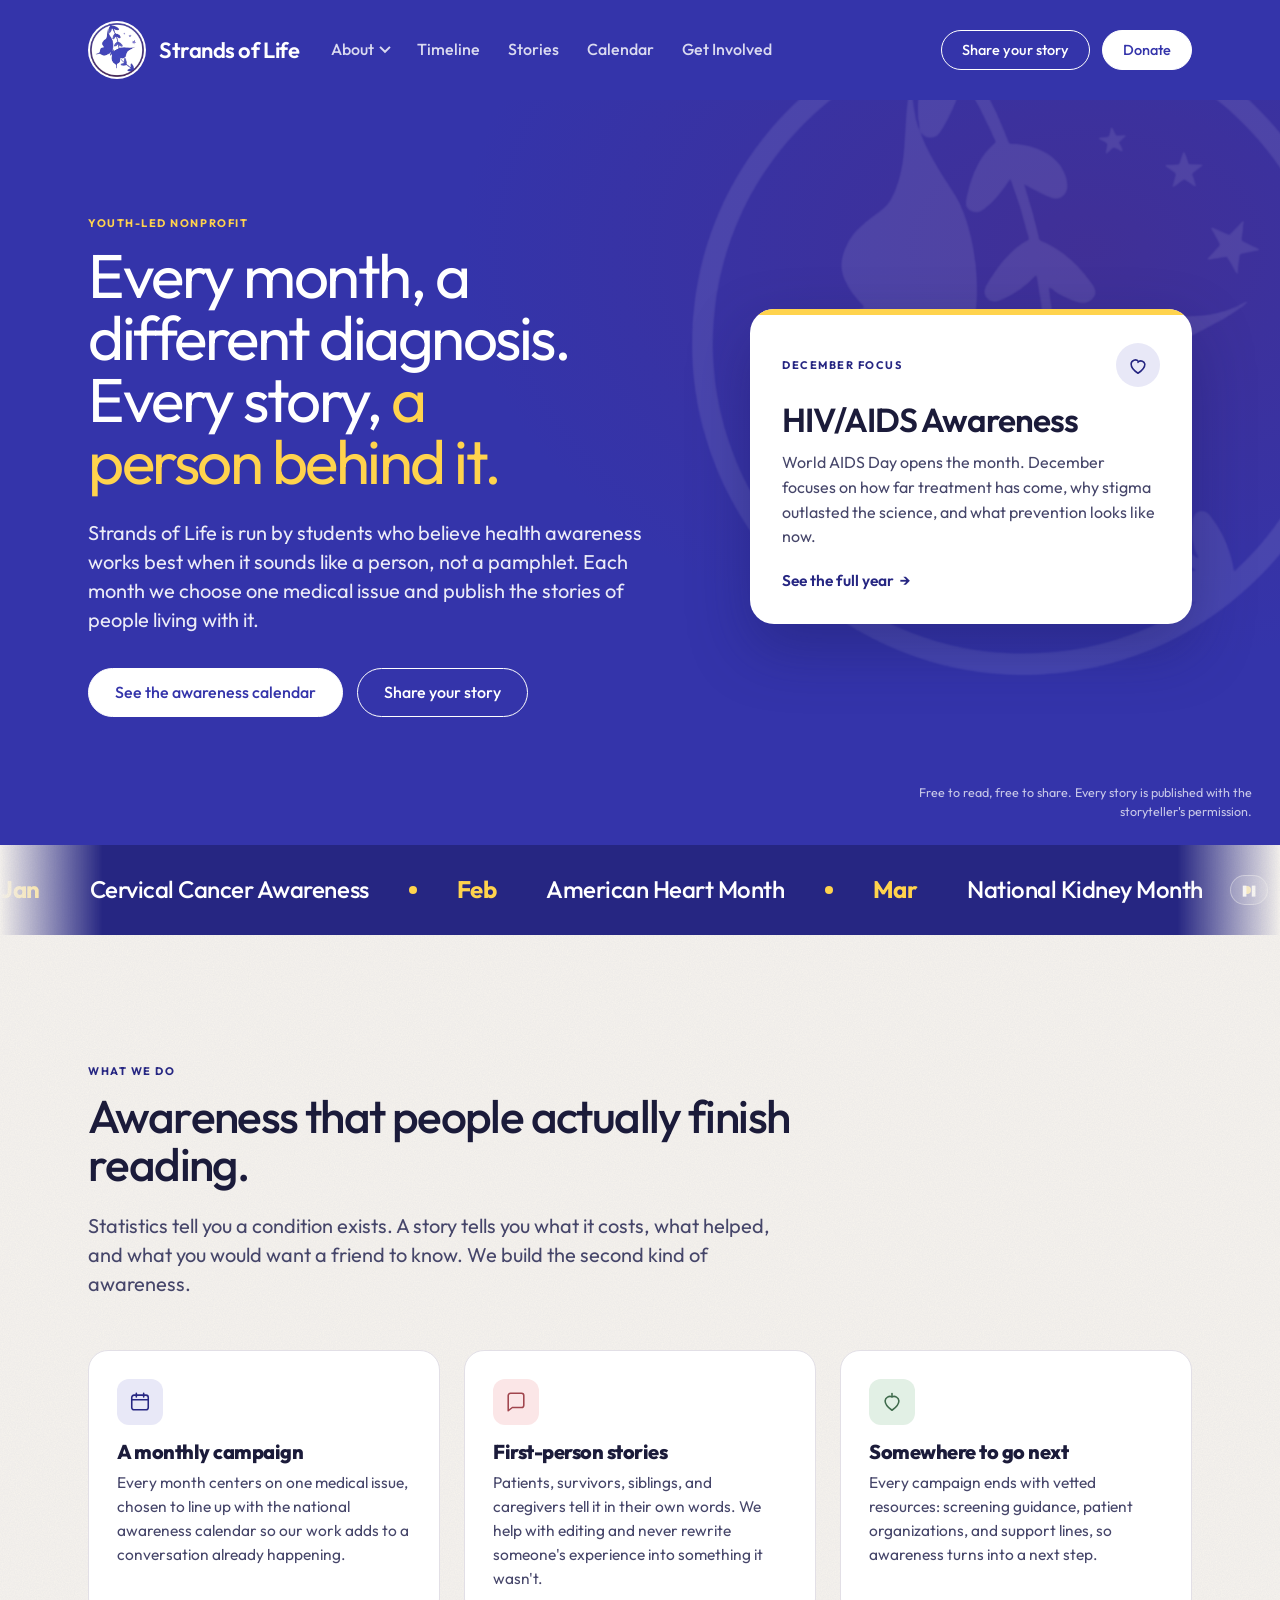
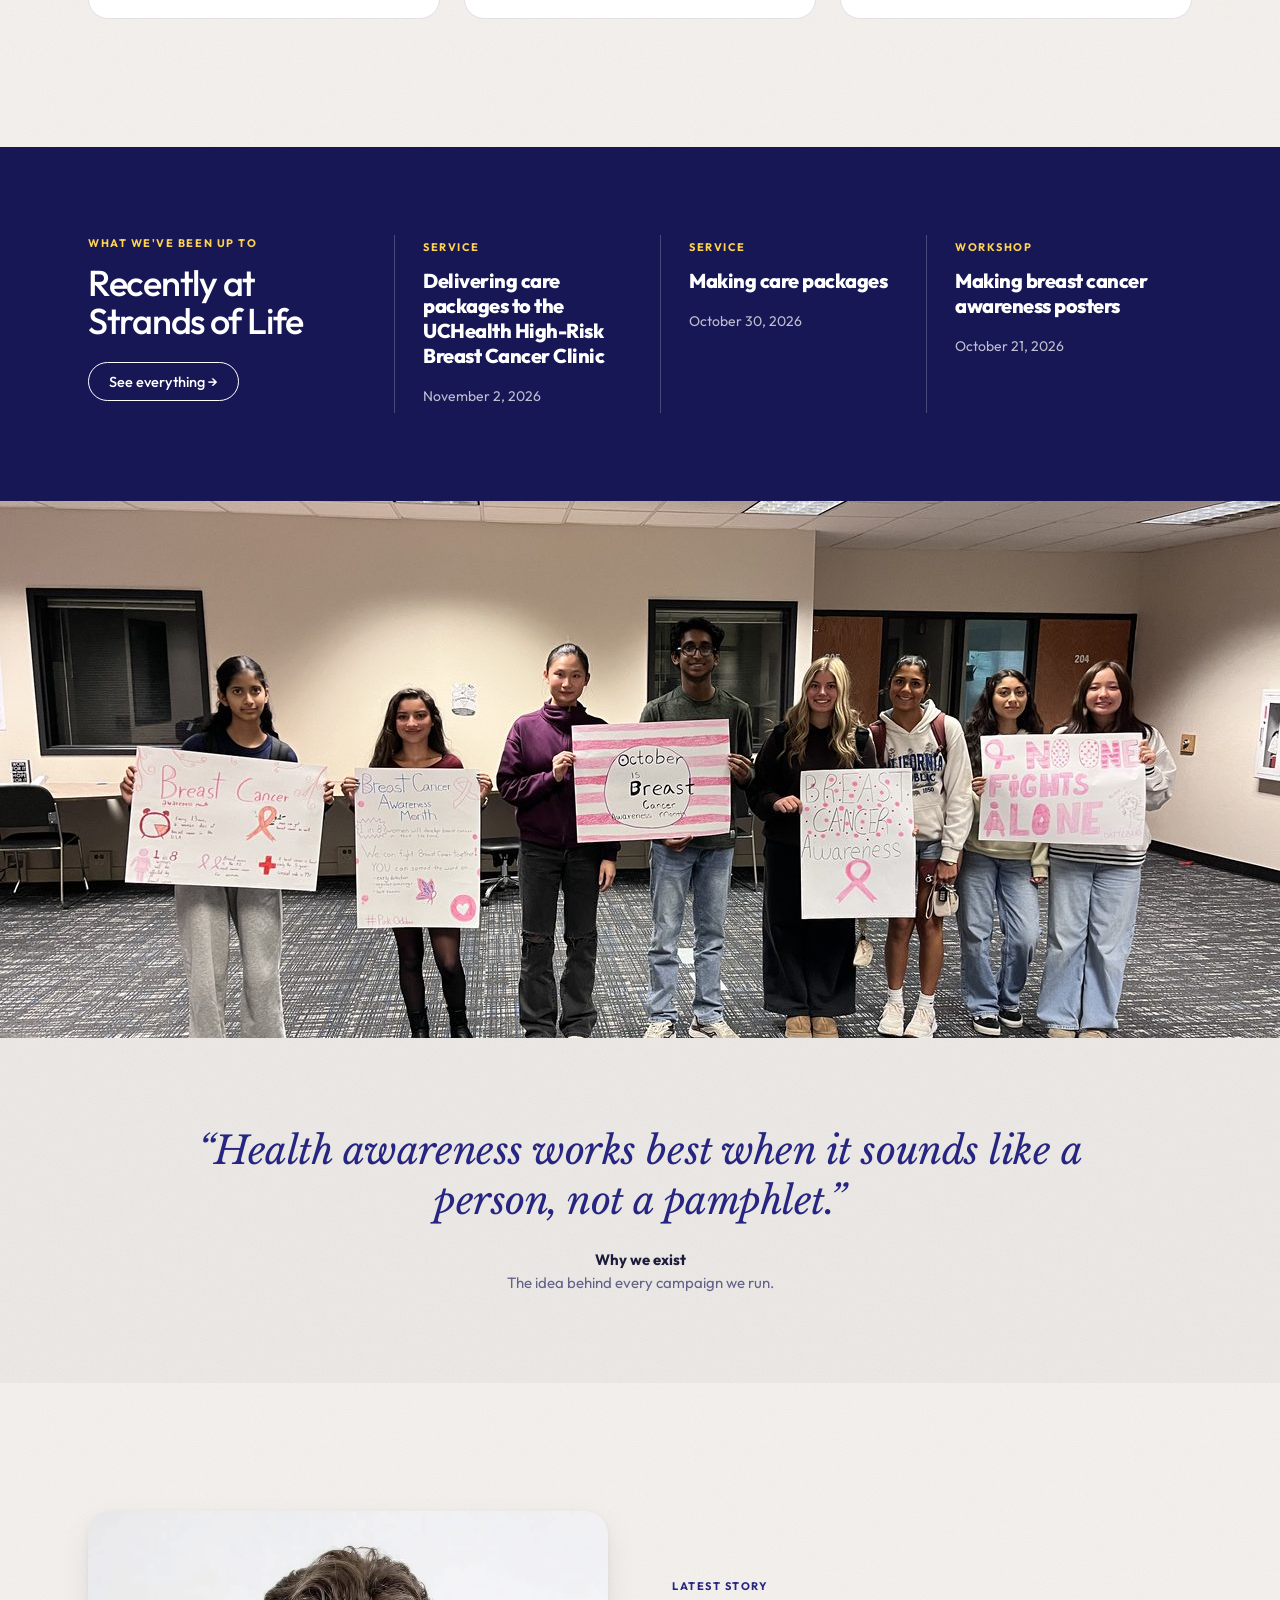
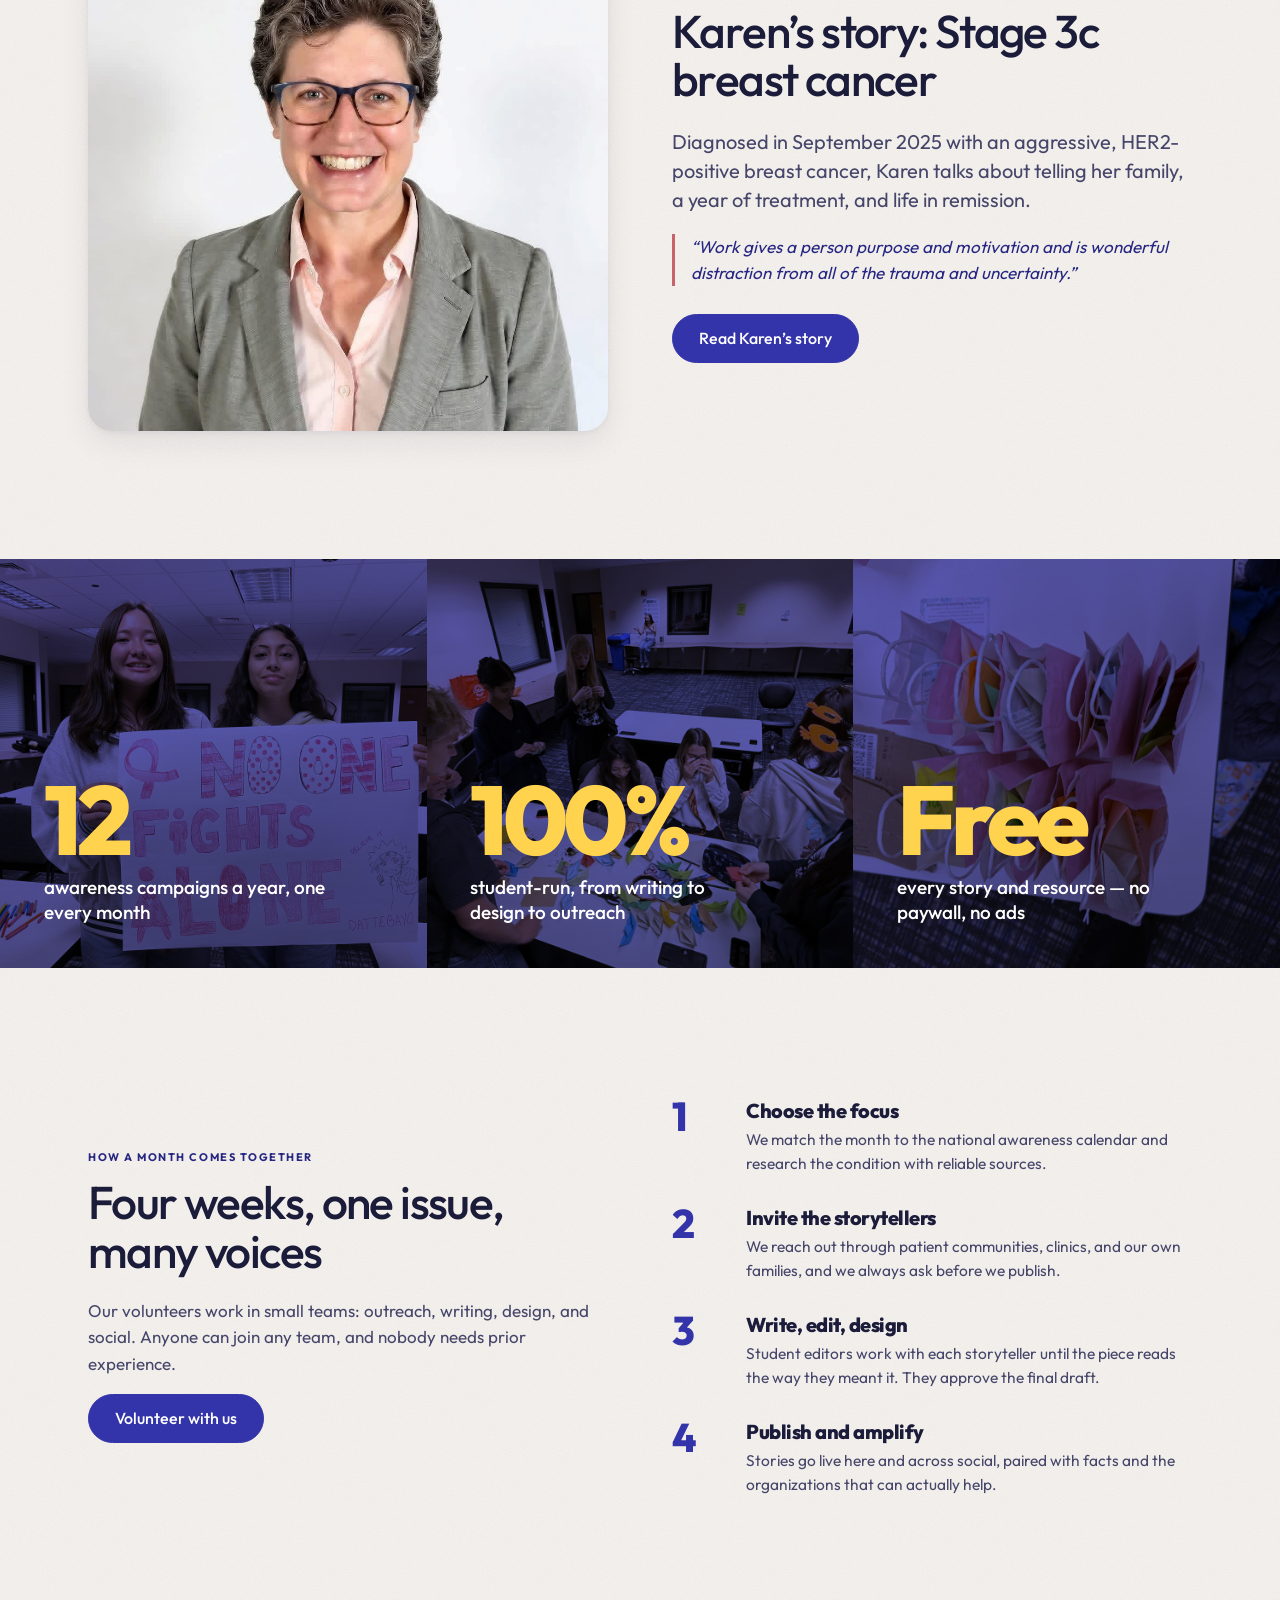
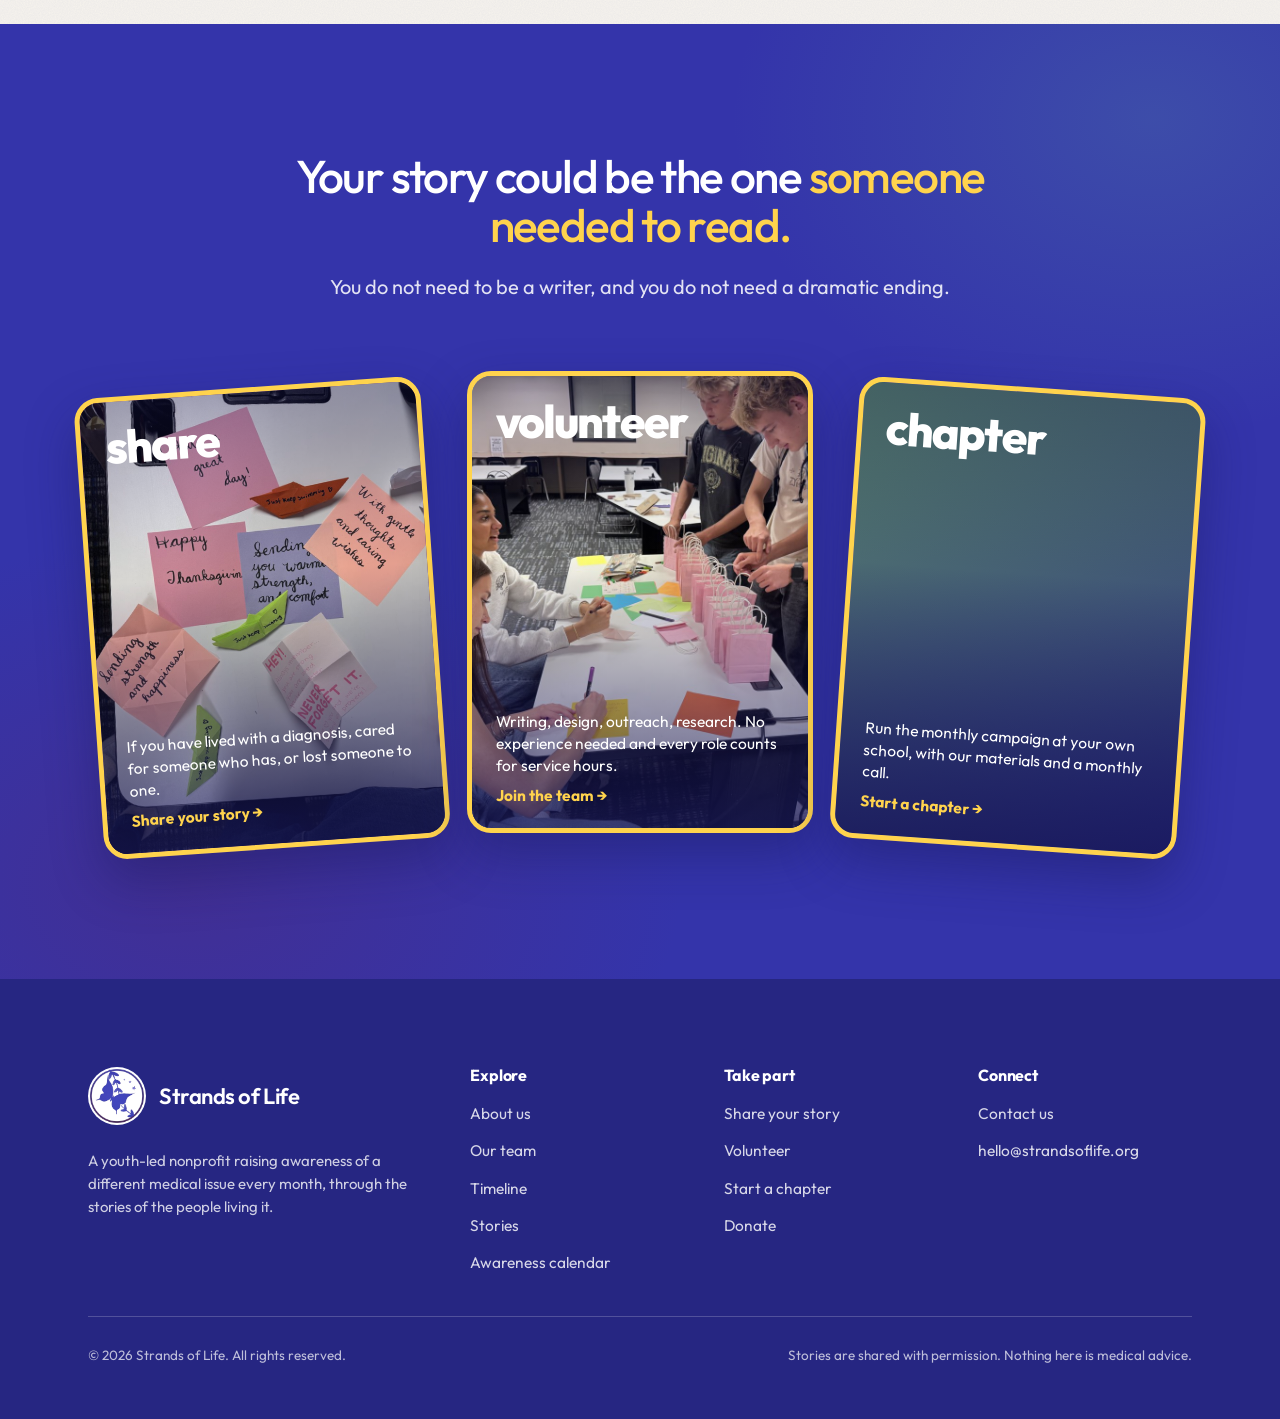
==== commit 5502727b: "Publish Karen Ryberg's breast cancer story - story-karen-ryberg.html: the article, with her headshot" ====
--- a/index.html
+++ b/index.html
@@ -11,7 +11,7 @@
 <link rel="preconnect" href="https://fonts.gstatic.com" crossorigin>
 <link href="https://fonts.googleapis.com/css2?family=Outfit:wght@400;500;600;700;800&family=Libre+Baskerville:ital@1&display=swap" rel="stylesheet">
 <meta name="theme-color" content="#3434AA">
-<link rel="stylesheet" href="assets/css/style.css?v=18">
+<link rel="stylesheet" href="assets/css/style.css?v=19">
 </head>
 <body>
 
@@ -176,6 +176,20 @@
     </div>
   </section>
 
+  <!-- LATEST STORY: the newest published story. Swap it when a new one goes up. -->
+  <section class="section">
+    <div class="container split">
+      <img class="split-photo" src="assets/images/stories/karen-ryberg/headshot.jpg" width="960" height="960" loading="lazy" decoding="async" alt="Karen Ryberg" style="aspect-ratio:1;">
+      <div>
+        <p class="eyebrow">Latest story</p>
+        <h2>Karen’s story: Stage 3c breast cancer</h2>
+        <p class="lede">Diagnosed in September 2025 with an aggressive, HER2-positive breast cancer, Karen talks about telling her family, a year of treatment, and life in remission.</p>
+        <p class="story-pull">“Work gives a person purpose and motivation and is wonderful distraction from all of the trauma and uncertainty.”</p>
+        <a href="story-karen-ryberg.html" class="btn btn-primary">Read Karen’s story</a>
+      </div>
+    </div>
+  </section>
+
   <!-- NUMBERS: three indigo tiles, gold figures, each over a club photo
        (decorative, so alt=""). The overlay tints the photo indigo. -->
   <section class="stat-mosaic" aria-label="Strands of Life in numbers">
--- a/assets/css/style.css
+++ b/assets/css/style.css
@@ -721,3 +721,33 @@
   .timeline-entry.reveal, .timeline-entry:nth-child(even).reveal { transform: none; }
   .entry-card:hover, .entry-card:hover .entry-photo img { transform: none; }
 }
+
+/* ---------- Stories ---------- */
+/* A story card is a link to its article; the thumb takes a photo. */
+a.story-card { color: inherit; text-decoration: none; }
+.story-thumb-photo { position: relative; height: 220px; overflow: hidden; }
+.story-thumb-photo img { position: absolute; inset: 0; width: 100%; height: 100%; object-fit: cover; object-position: center 30%; transition: transform 0.4s ease; }
+a.story-card:hover .story-thumb-photo img { transform: scale(1.04); }
+a.story-card:hover h3 { color: var(--brand); }
+
+/* A story's own page: one readable column, big body type, a photo up top and
+   one beside the text further down. */
+.article { max-width: 720px; }
+.article p { font-size: 18.5px; line-height: 1.75; color: var(--ink-soft); margin: 0 0 1.15em; }
+.article h2 { font-size: clamp(24px, 2.6vw, 30px); font-weight: 600; margin: 52px 0 16px; }
+.article-figure { margin: 0 0 36px; }
+.article-figure img { display: block; width: 100%; height: auto; border-radius: var(--radius-photo); }
+.article-figure figcaption { font-size: 14px; color: var(--muted); margin-top: 10px; }
+.article-lead { max-width: 420px; }
+.article-side { float: right; width: 42%; margin: 8px 0 24px 32px; }
+.article-quote { margin: 48px 0; padding: 32px 0; border-top: 1px solid var(--line-strong); border-bottom: 1px solid var(--line-strong); }
+.article-quote blockquote p { font-size: clamp(22px, 2.6vw, 30px); color: var(--brand-deep); margin: 0; }
+.article .article-note { clear: both; margin-top: 44px; padding: 18px 22px; border-radius: var(--radius-md); background: var(--bg-alt); font-size: 15px; line-height: 1.6; }
+.article-back { margin-top: 28px; }
+.article-back a { font-size: 16px; }
+@media (max-width: 680px) {
+  .article p { font-size: 17px; }
+  .article-side { float: none; width: 100%; margin: 0 0 32px; }
+  .article-lead { max-width: none; }
+}
+.story-pull { font-size: 17px; font-style: italic; color: var(--brand-deep); border-left: 3px solid var(--rose); padding-left: 16px; margin: 0 0 28px; }
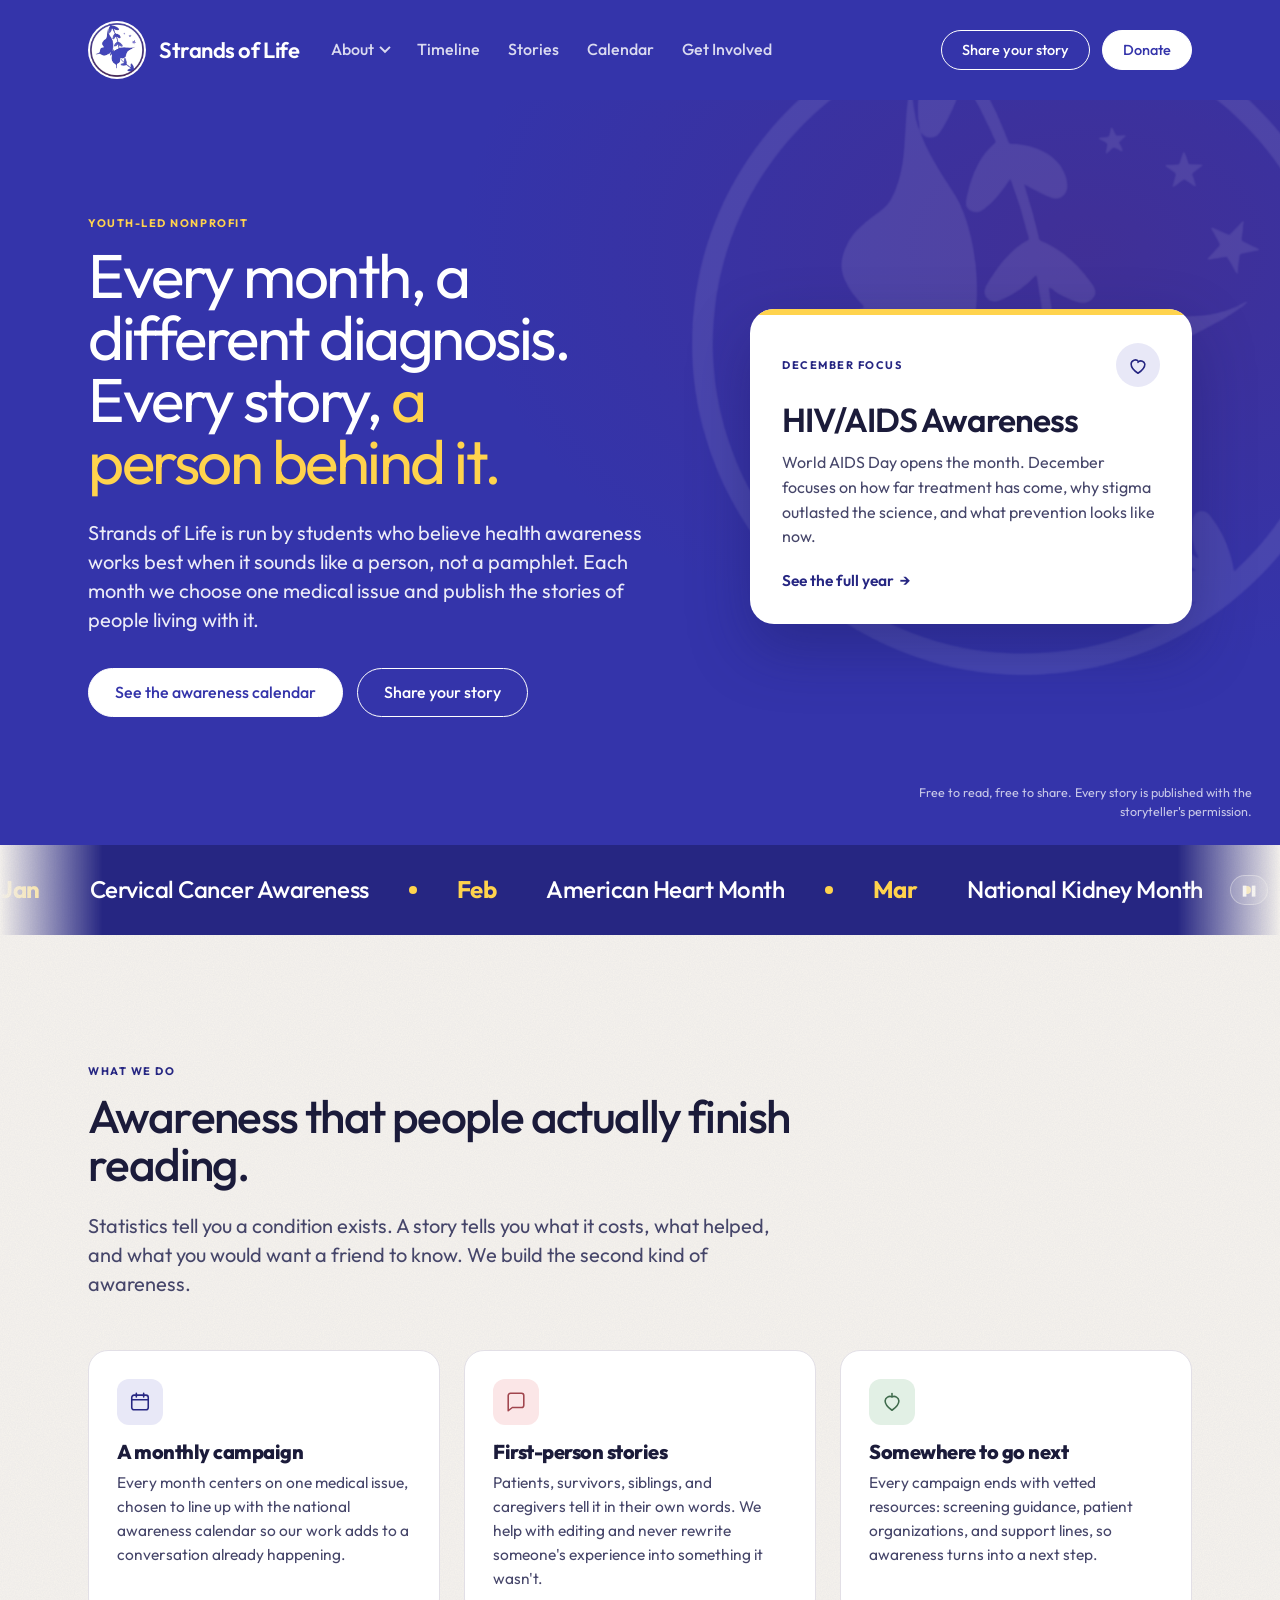
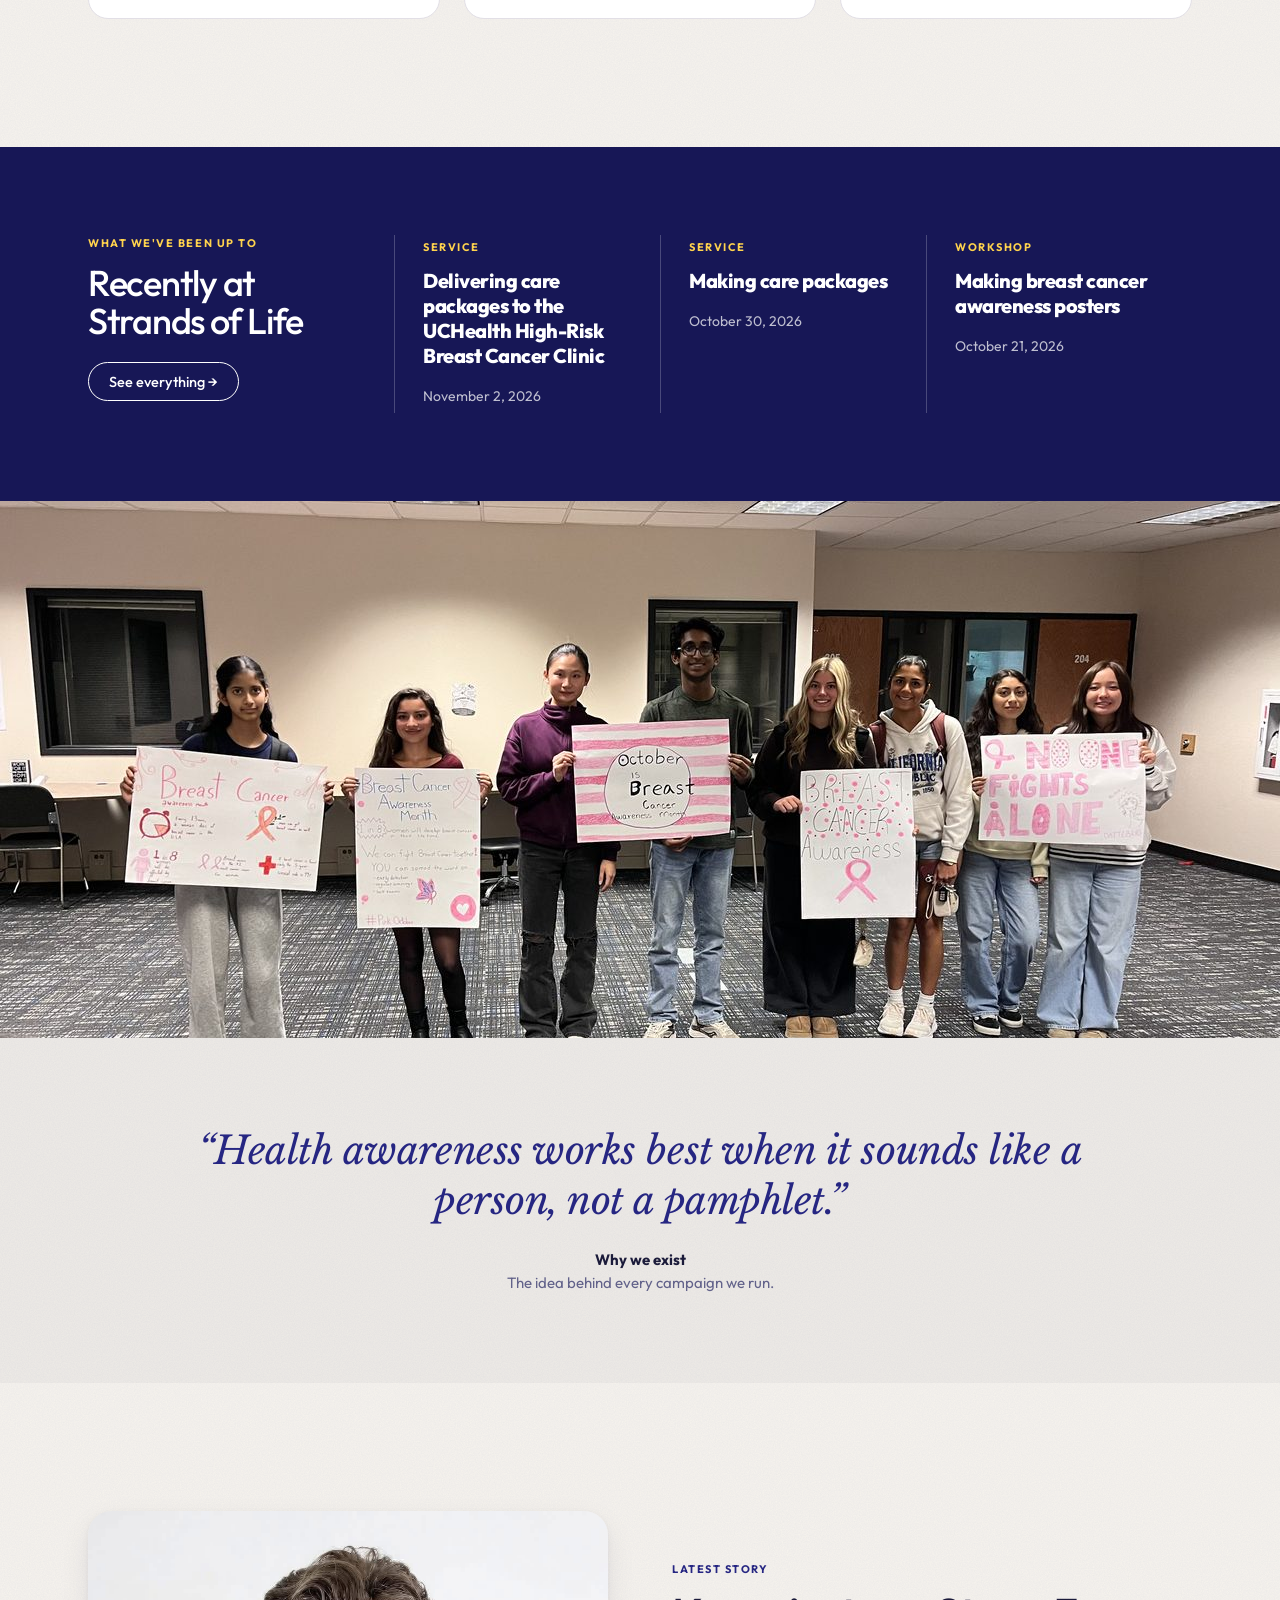
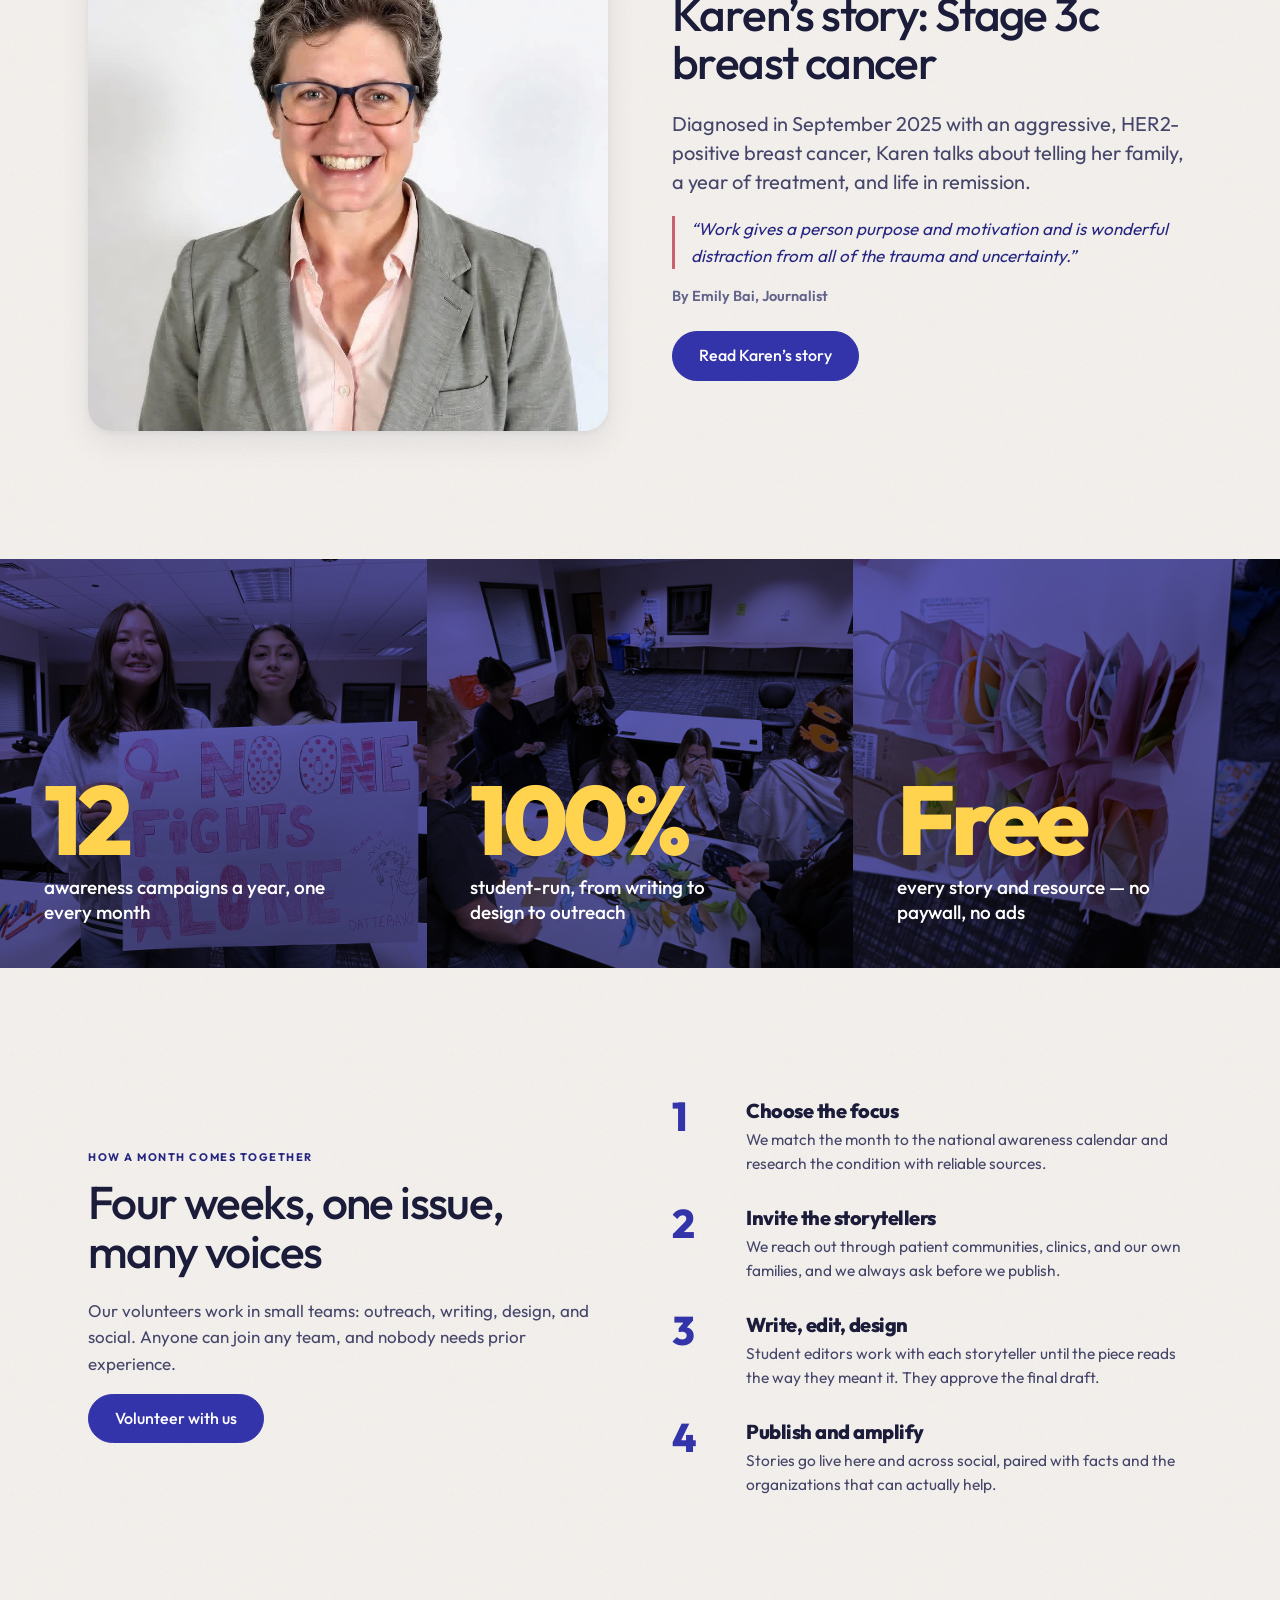
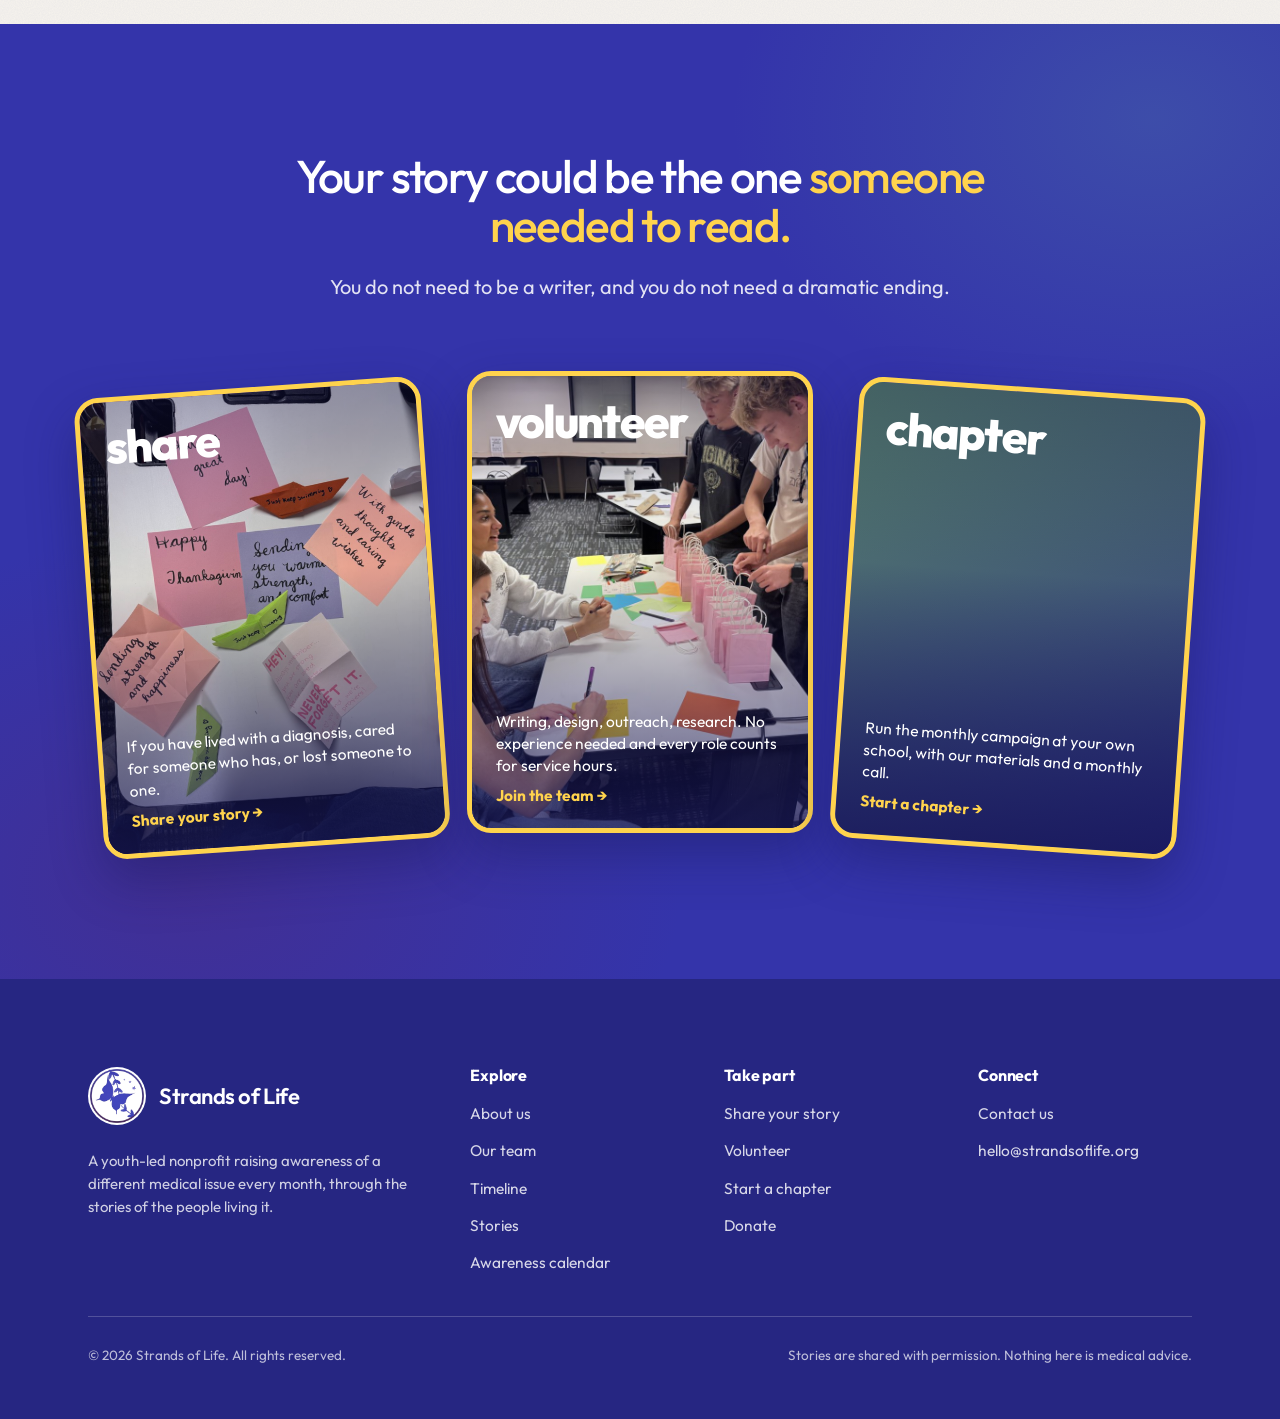
==== commit b492a970: "Credit Emily Bai on Karen Ryberg's story Byline under the title (linked to the team page), on the St" ====
--- a/index.html
+++ b/index.html
@@ -11,7 +11,7 @@
 <link rel="preconnect" href="https://fonts.gstatic.com" crossorigin>
 <link href="https://fonts.googleapis.com/css2?family=Outfit:wght@400;500;600;700;800&family=Libre+Baskerville:ital@1&display=swap" rel="stylesheet">
 <meta name="theme-color" content="#3434AA">
-<link rel="stylesheet" href="assets/css/style.css?v=19">
+<link rel="stylesheet" href="assets/css/style.css?v=20">
 </head>
 <body>
 
@@ -185,6 +185,7 @@
         <h2>Karen’s story: Stage 3c breast cancer</h2>
         <p class="lede">Diagnosed in September 2025 with an aggressive, HER2-positive breast cancer, Karen talks about telling her family, a year of treatment, and life in remission.</p>
         <p class="story-pull">“Work gives a person purpose and motivation and is wonderful distraction from all of the trauma and uncertainty.”</p>
+        <p class="story-byline">By Emily Bai, Journalist</p>
         <a href="story-karen-ryberg.html" class="btn btn-primary">Read Karen’s story</a>
       </div>
     </div>
--- a/assets/css/style.css
+++ b/assets/css/style.css
@@ -751,3 +751,6 @@
   .article-lead { max-width: none; }
 }
 .story-pull { font-size: 17px; font-style: italic; color: var(--brand-deep); border-left: 3px solid var(--rose); padding-left: 16px; margin: 0 0 28px; }
+.article-byline { margin: 18px 0 0; font-size: 15px; font-weight: 600; color: rgba(255, 255, 255, 0.85); }
+.article-byline a { color: var(--gold); text-decoration: underline; text-underline-offset: 3px; }
+.story-byline { font-size: 14.5px; font-weight: 600; color: var(--muted); margin: -12px 0 24px; }
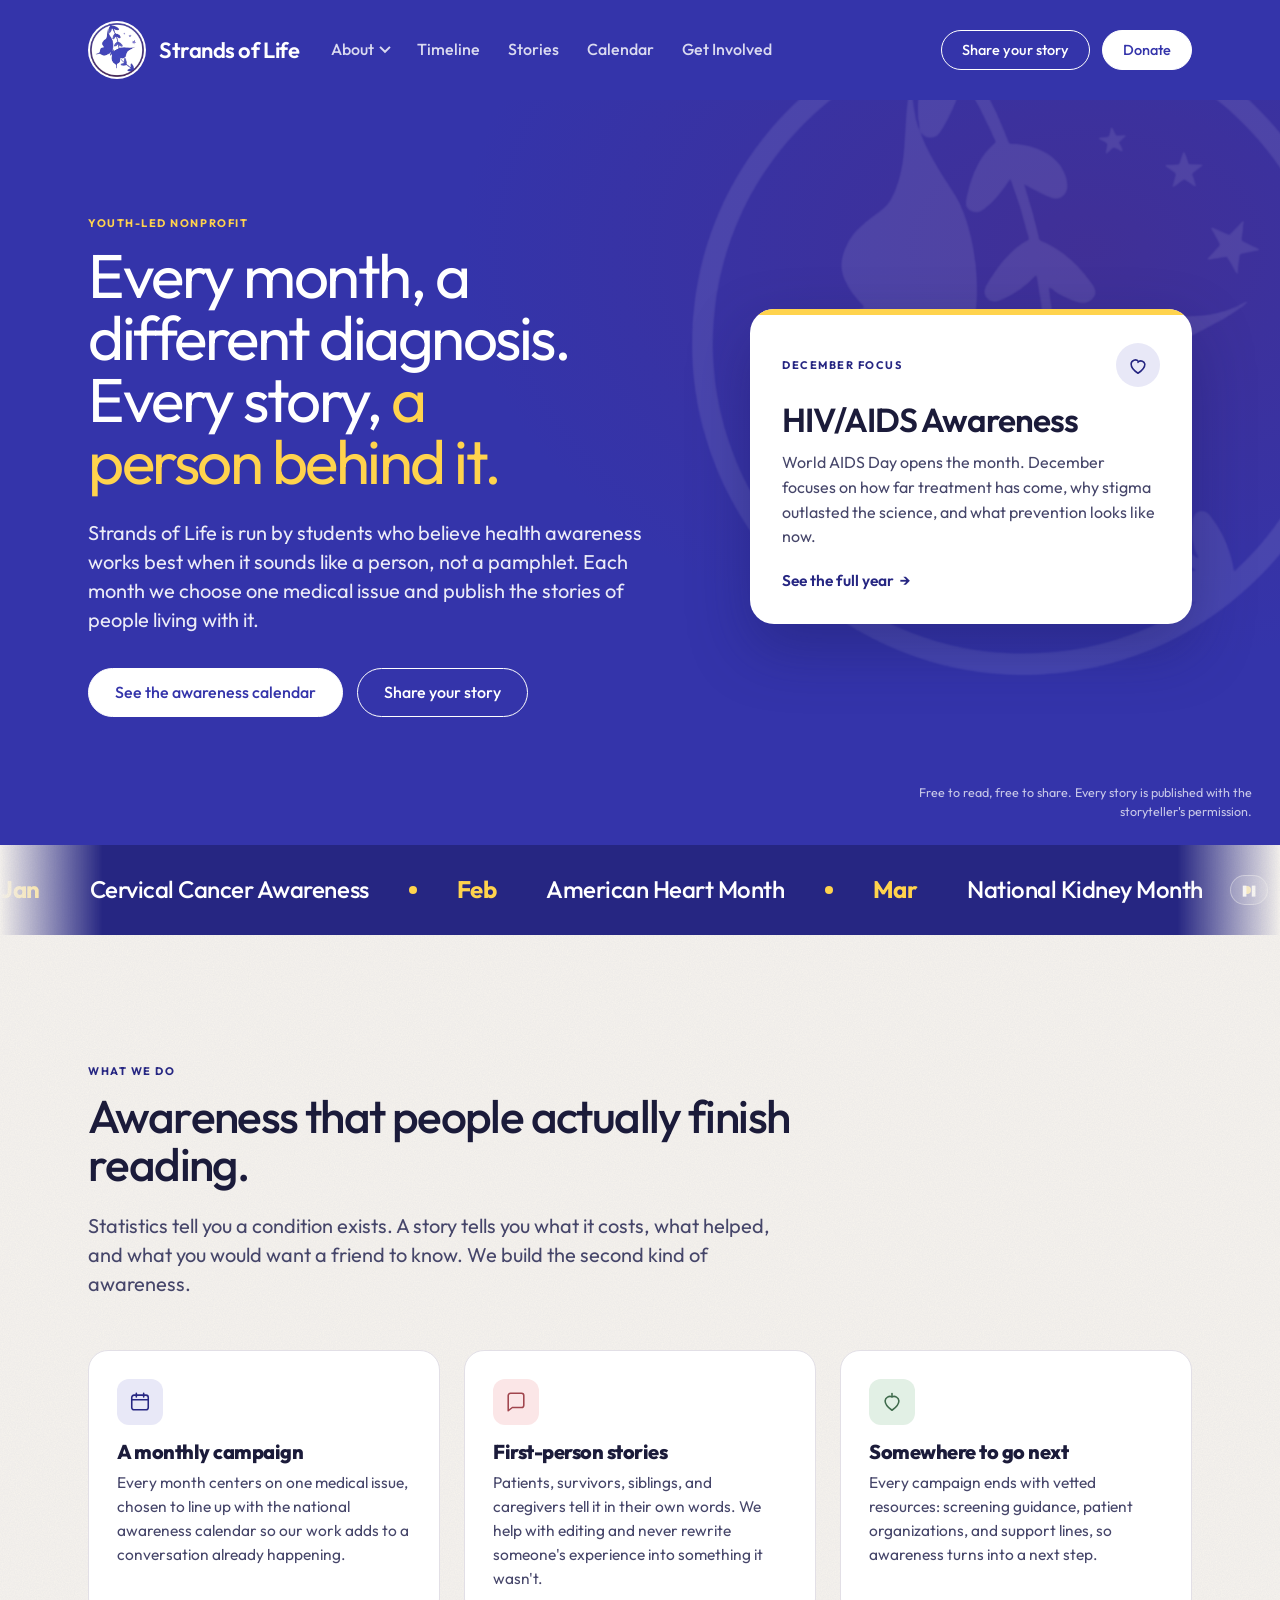
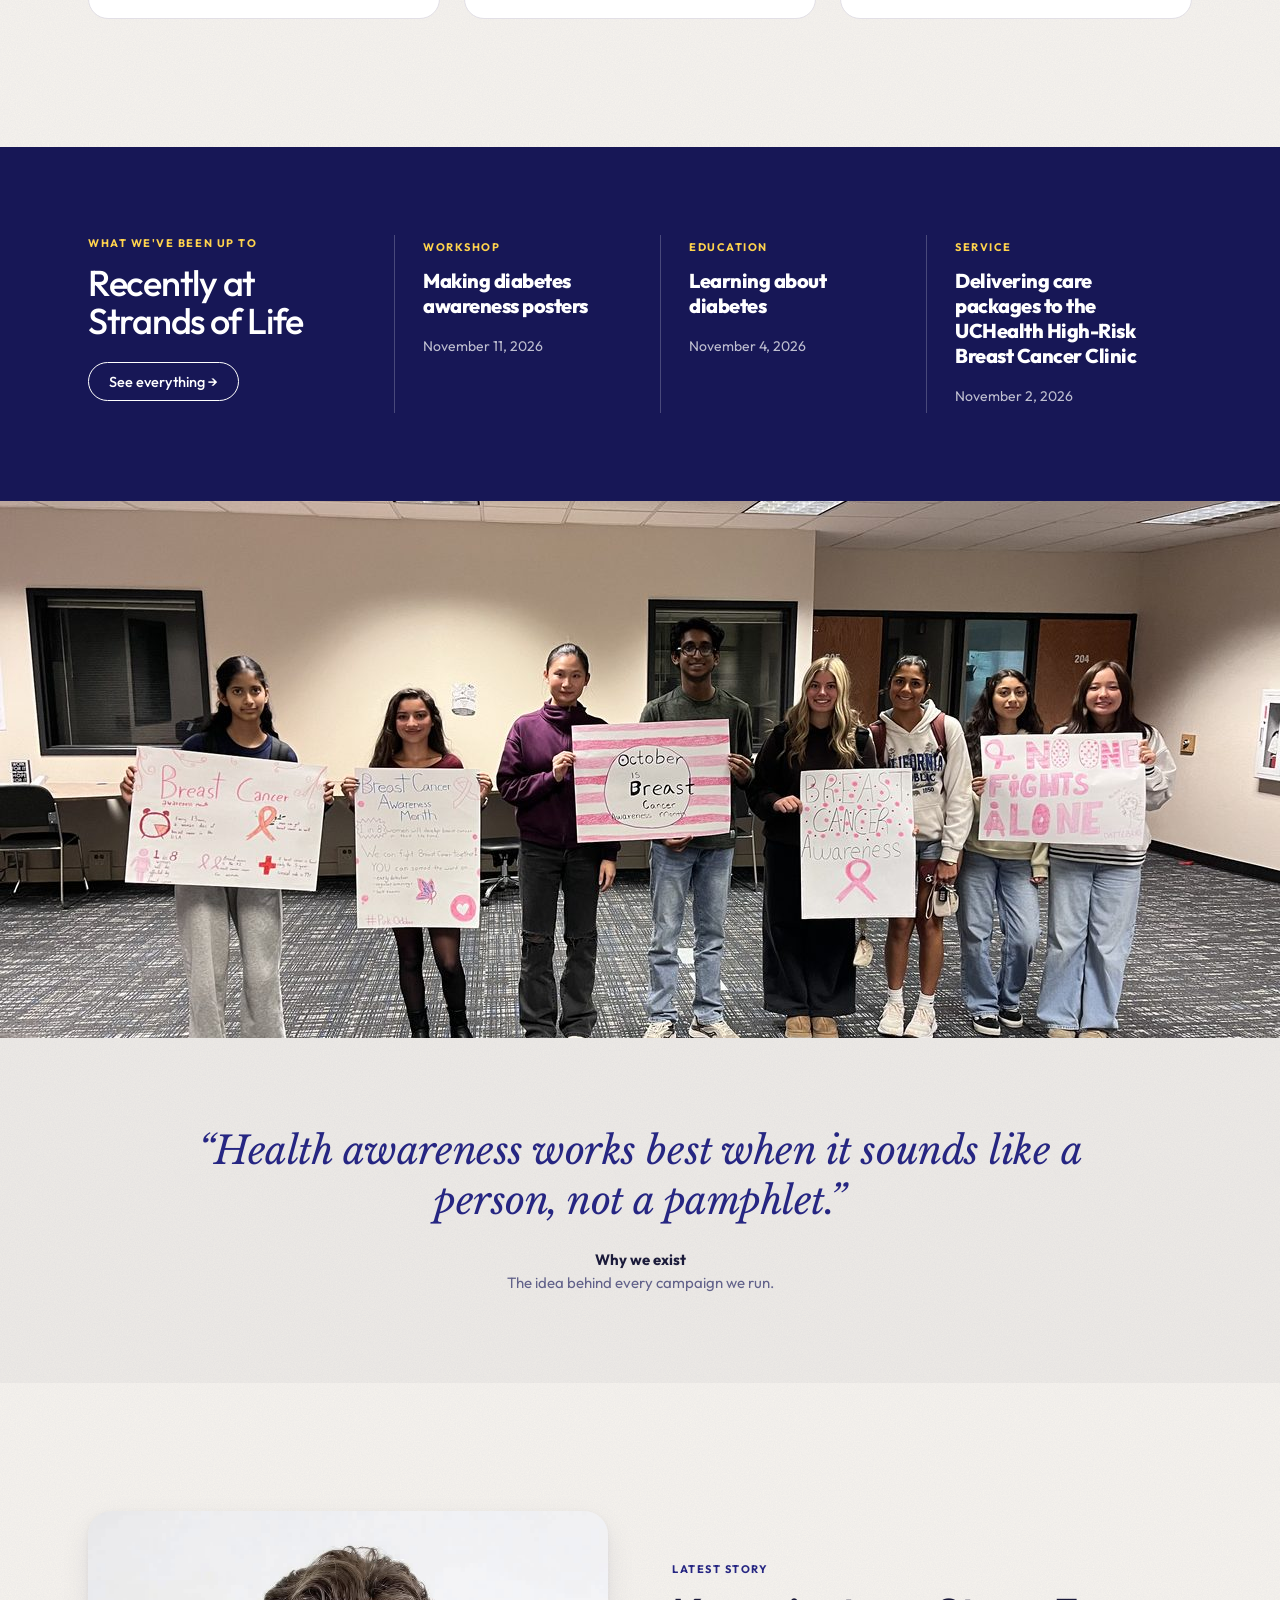
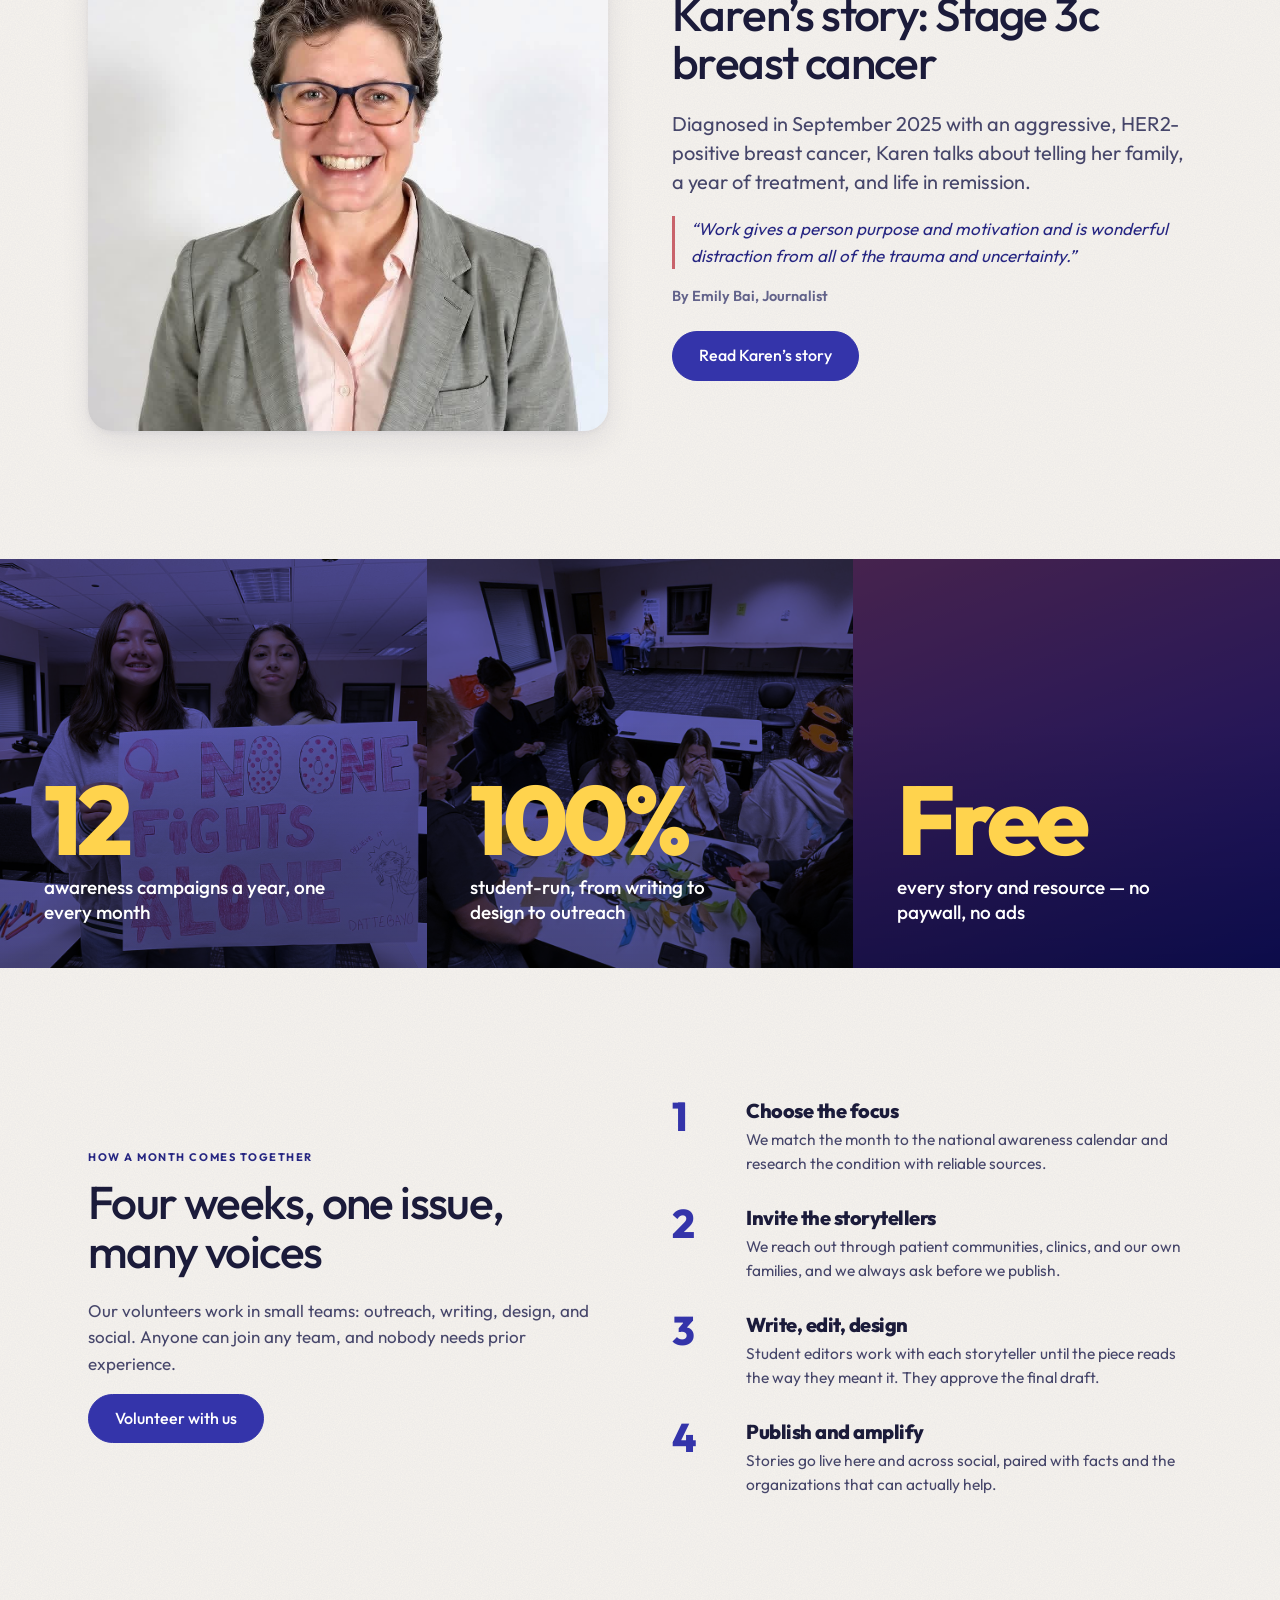
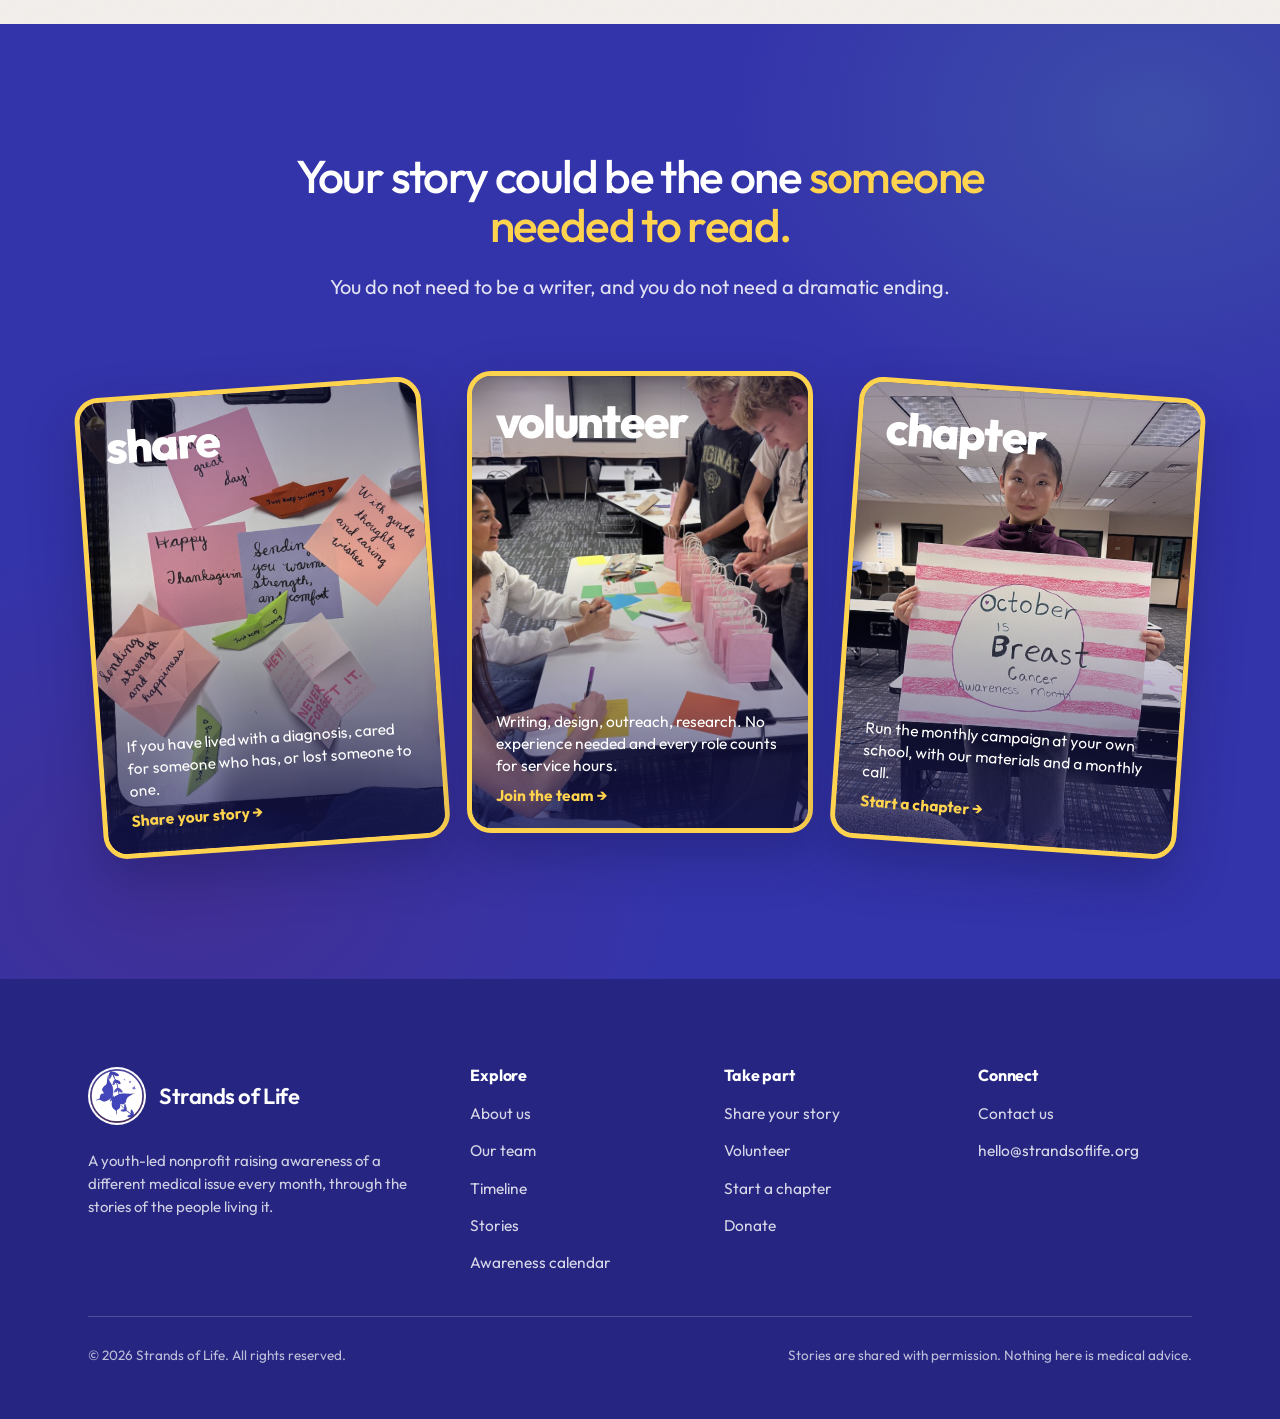
==== commit 0a183b65: "Add Diabetes Awareness Month lesson and posters to the timeline Co-Authored-By: Claude Opus 5.5 <nor" ====
--- a/index.html
+++ b/index.html
@@ -11,7 +11,7 @@
 <link rel="preconnect" href="https://fonts.gstatic.com" crossorigin>
 <link href="https://fonts.googleapis.com/css2?family=Outfit:wght@400;500;600;700;800&family=Libre+Baskerville:ital@1&display=swap" rel="stylesheet">
 <meta name="theme-color" content="#3434AA">
-<link rel="stylesheet" href="assets/css/style.css?v=20">
+<link rel="stylesheet" href="assets/css/style.css?v=21">
 </head>
 <body>
 
@@ -140,20 +140,20 @@
         <a href="timeline.html" class="btn btn-light btn-sm">See everything →</a>
       </div>
       <div class="latest-strip">
+        <a class="latest-card" href="timeline.html#diabetes-posters">
+          <span class="eyebrow">Workshop</span>
+          <h3>Making diabetes awareness posters</h3>
+          <time datetime="2026-11-11">November 11, 2026</time>
+        </a>
+        <a class="latest-card" href="timeline.html#diabetes-lesson">
+          <span class="eyebrow">Education</span>
+          <h3>Learning about diabetes</h3>
+          <time datetime="2026-11-04">November 4, 2026</time>
+        </a>
         <a class="latest-card" href="timeline.html#care-package-delivery">
           <span class="eyebrow">Service</span>
           <h3>Delivering care packages to the UCHealth High-Risk Breast Cancer Clinic</h3>
           <time datetime="2026-11-02">November 2, 2026</time>
-        </a>
-        <a class="latest-card" href="timeline.html#care-packages">
-          <span class="eyebrow">Service</span>
-          <h3>Making care packages</h3>
-          <time datetime="2026-10-30">October 30, 2026</time>
-        </a>
-        <a class="latest-card" href="timeline.html#awareness-posters">
-          <span class="eyebrow">Workshop</span>
-          <h3>Making breast cancer awareness posters</h3>
-          <time datetime="2026-10-21">October 21, 2026</time>
         </a>
       </div>
     </div>
--- a/assets/css/style.css
+++ b/assets/css/style.css
@@ -701,6 +701,9 @@
 .timeline-entry.has-month .entry-ghost { top: 82px; }
 .timeline-entry:nth-child(even) .entry-ghost { left: auto; right: 100%; padding: 0 56px 0 0; text-align: right; }
 .timeline-entry.rose.is-reached .entry-ghost { -webkit-text-stroke-color: var(--rose); opacity: 0.45; }
+.timeline-entry.sky.is-reached .entry-marker { border-color: var(--sky); box-shadow: 0 0 0 7px var(--sky-tint); }
+.timeline-entry.sky.is-reached .entry-card { border-color: var(--sky); }
+.timeline-entry.sky.is-reached .entry-ghost { -webkit-text-stroke-color: var(--sky); opacity: 0.45; }
 @supports not ((-webkit-text-stroke: 1px red) or (text-stroke: 1px red)) { .entry-ghost { display: none; } }
 
 @media (max-width: 860px) {
